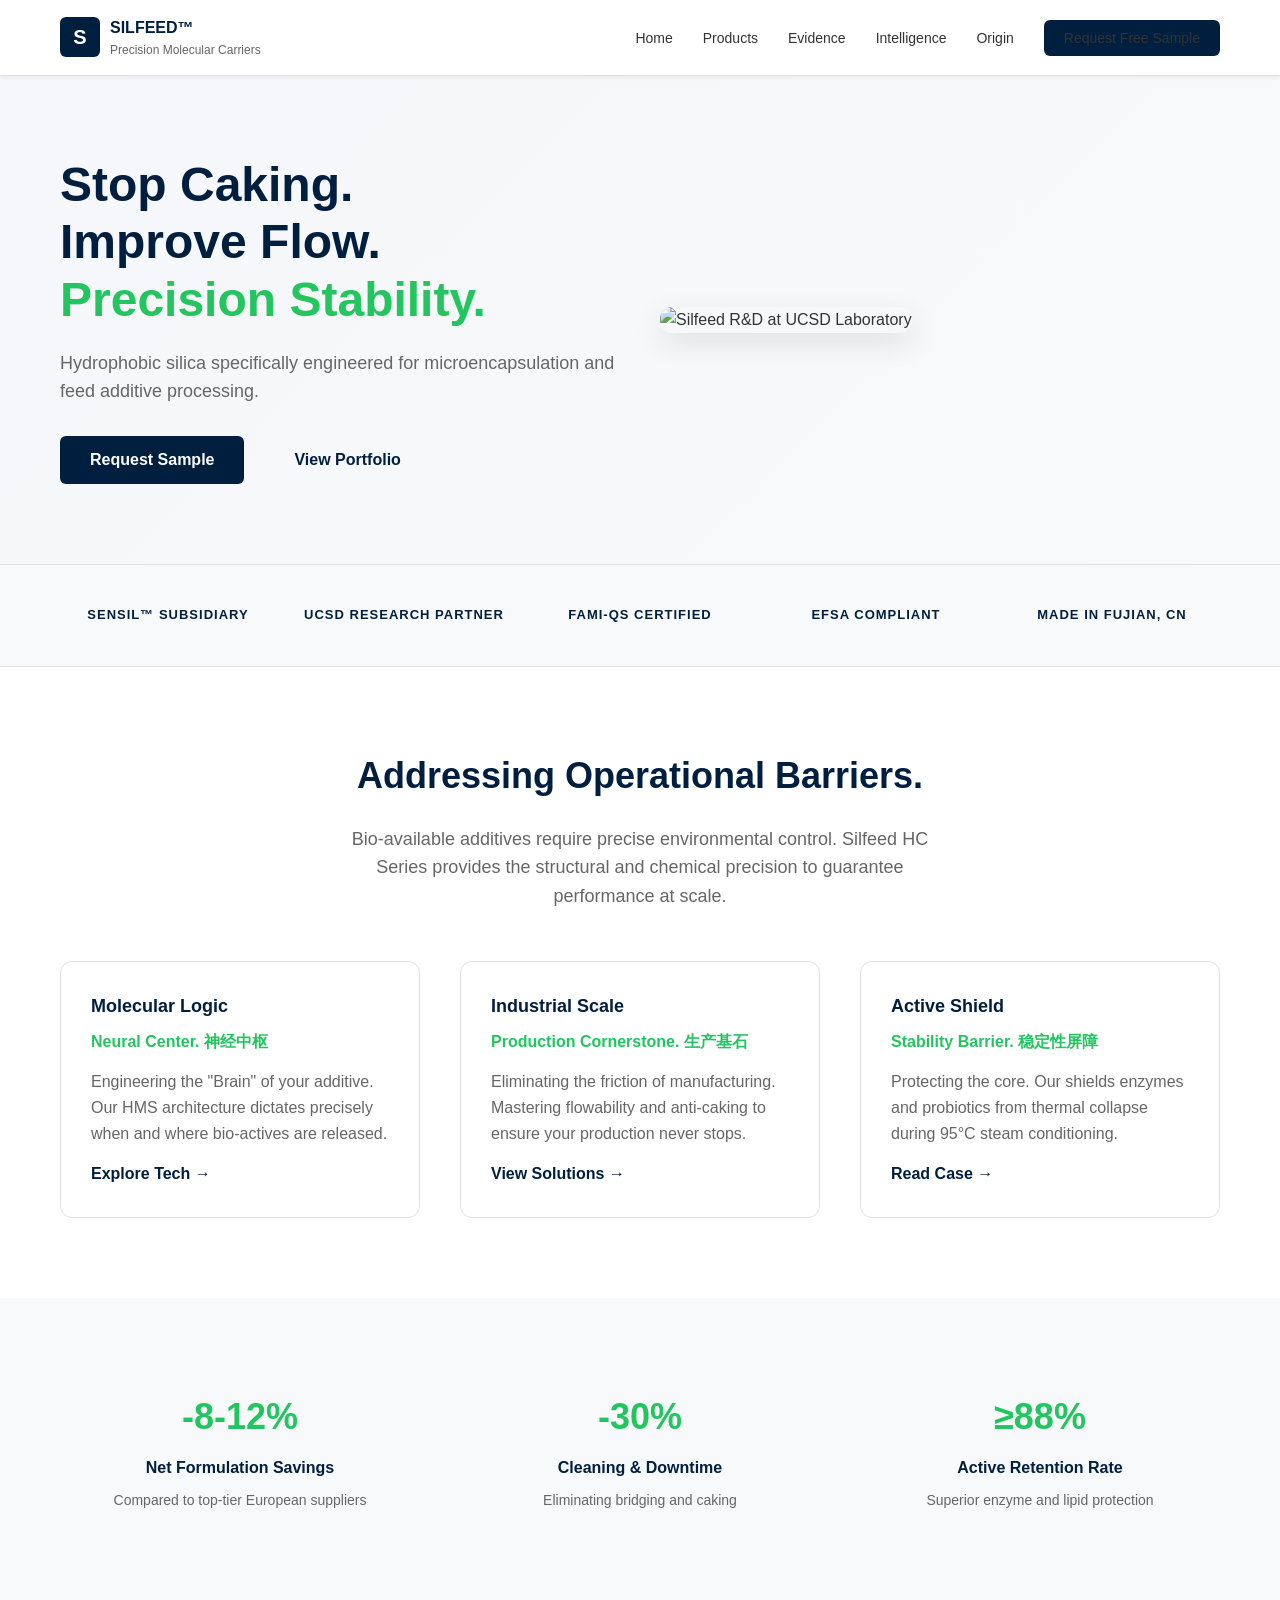
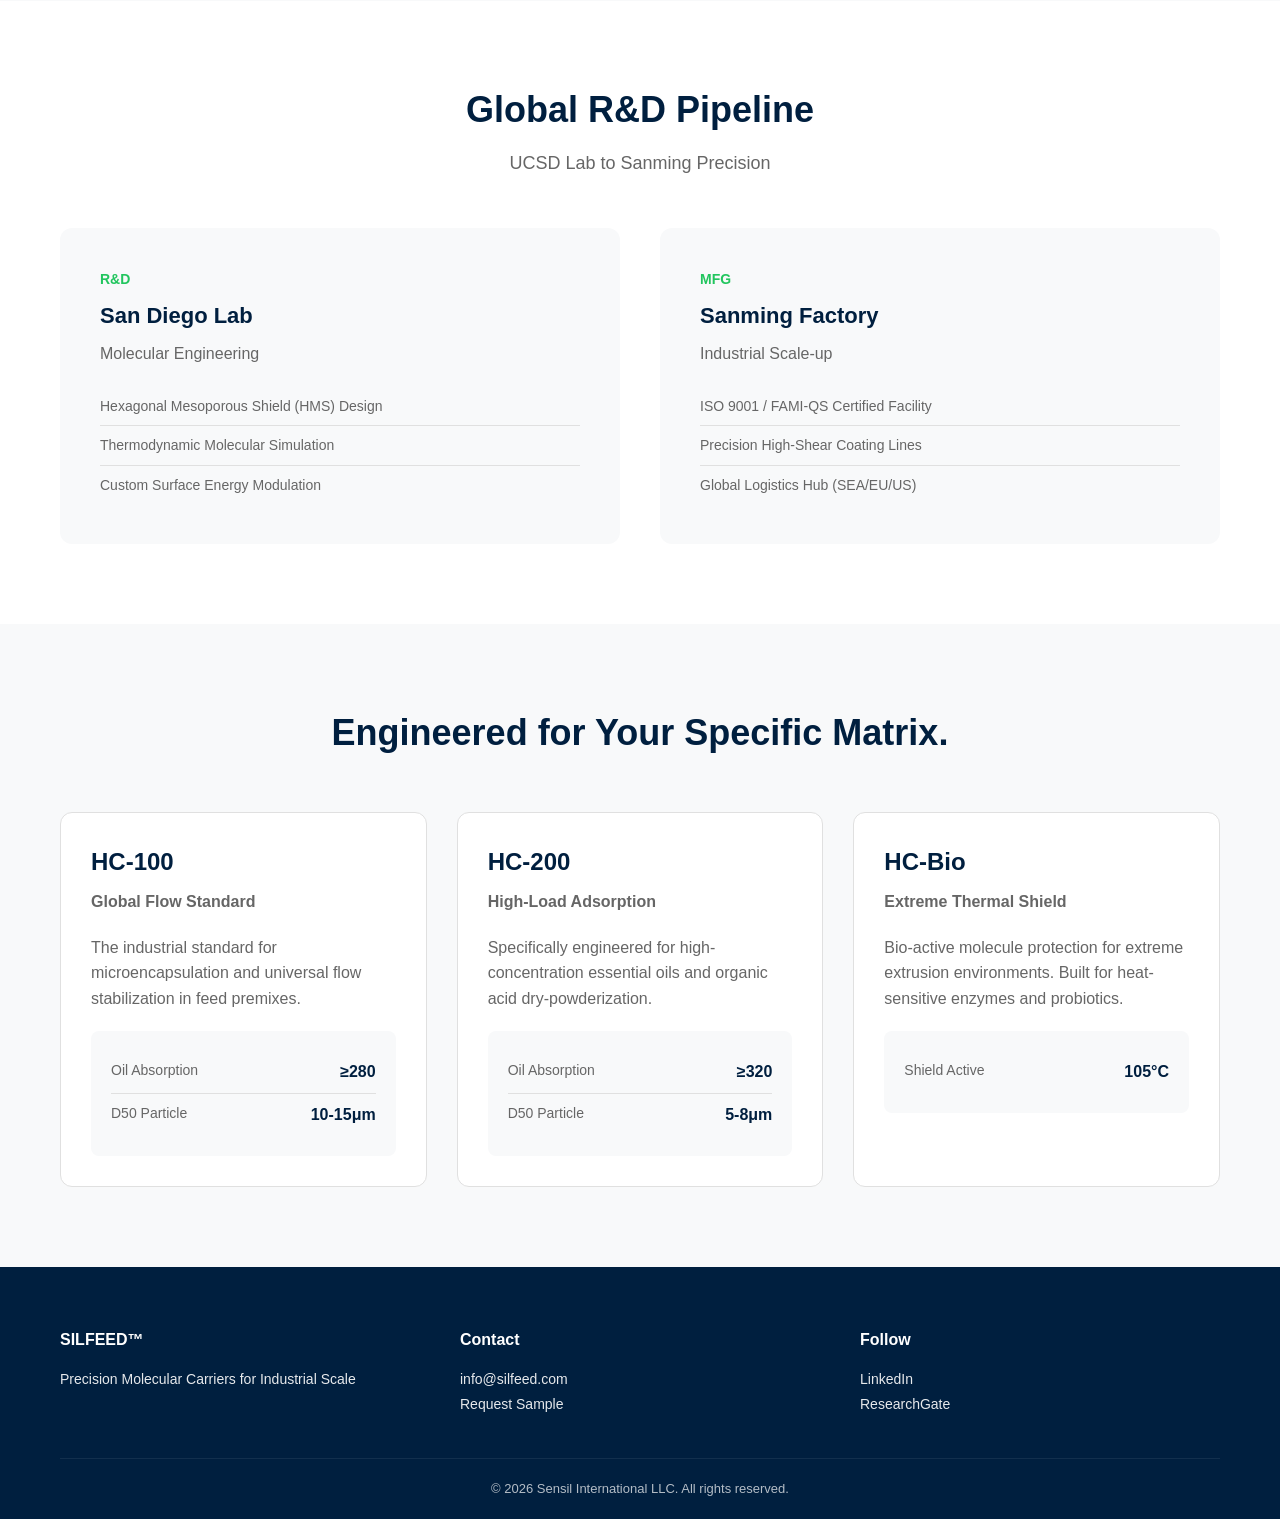
==== index.html @ a1d6d7b1 "Initial commit: Silfeed website (English only)" ====
<!DOCTYPE html>
<html lang="en">
<head>
    <meta charset="UTF-8">
    <meta name="viewport" content="width=device-width, initial-scale=1.0">
    <title>Silfeed | Precision Stability. Bio-Tech Standard.</title>
    <meta name="description" content="SILFEED™ - Precision Molecular Carriers for microencapsulation and feed additive processing. Hydrophobic silica engineered for industrial scale.">
    <link rel="stylesheet" href="css/main.css">
    <link rel="icon" type="image/svg+xml" href="img/favicon.svg">
</head>
<body>
    <!-- Navigation -->
    <nav class="navbar">
        <div class="container">
            <div class="nav-brand">
                <span class="logo-icon">S</span>
                <div>
                    <span class="brand-name">SILFEED™</span>
                    <span class="brand-subtitle">Precision Molecular Carriers</span>
                </div>
            </div>
            <ul class="nav-links">
                <li><a href="/">Home</a></li>
                <li><a href="/products/">Products</a></li>
                <li><a href="/case-studies/">Evidence</a></li>
                <li><a href="/blog/">Intelligence</a></li>
                <li><a href="/origin">Origin</a></li>
                <li><a href="#" class="btn-primary">Request Free Sample</a></li>
            </ul>
        </div>
    </nav>

    <!-- Hero Section -->
    <section id="hero" class="hero">
        <div class="container">
            <div class="hero-content">
                <h1>Stop Caking.<br>Improve Flow.<br><span class="highlight">Precision Stability.</span></h1>
                <p>Hydrophobic silica specifically engineered for microencapsulation and feed additive processing.</p>
                <div class="hero-buttons">
                    <button class="btn btn-primary">Request Sample</button>
                    <button class="btn btn-secondary">View Portfolio</button>
                </div>
            </div>
            <div class="hero-image">
                <img src="img/ucsd-lab.jpg" alt="Silfeed R&D at UCSD Laboratory">
            </div>
        </div>
    </section>

    <!-- Credentials -->
    <section class="credentials">
        <div class="container">
            <div class="cred-item">
                <span class="cred-label">SENSIL™ SUBSIDIARY</span>
            </div>
            <div class="cred-item">
                <span class="cred-label">UCSD RESEARCH PARTNER</span>
            </div>
            <div class="cred-item">
                <span class="cred-label">FAMI-QS CERTIFIED</span>
            </div>
            <div class="cred-item">
                <span class="cred-label">EFSA COMPLIANT</span>
            </div>
            <div class="cred-item">
                <span class="cred-label">MADE IN FUJIAN, CN</span>
            </div>
        </div>
    </section>

    <!-- Problem Solved -->
    <section id="pain-points" class="problem-solved">
        <div class="container">
            <h2>Addressing Operational Barriers.</h2>
            <p>Bio-available additives require precise environmental control. Silfeed HC Series provides the structural and chemical precision to guarantee performance at scale.</p>

            <div class="features-grid">
                <div class="feature-card">
                    <h3>Molecular Logic</h3>
                    <h4>Neural Center. 神经中枢</h4>
                    <p>Engineering the "Brain" of your additive. Our HMS architecture dictates precisely when and where bio-actives are released.</p>
                    <a href="#">Explore Tech →</a>
                </div>

                <div class="feature-card">
                    <h3>Industrial Scale</h3>
                    <h4>Production Cornerstone. 生产基石</h4>
                    <p>Eliminating the friction of manufacturing. Mastering flowability and anti-caking to ensure your production never stops.</p>
                    <a href="#">View Solutions →</a>
                </div>

                <div class="feature-card">
                    <h3>Active Shield</h3>
                    <h4>Stability Barrier. 稳定性屏障</h4>
                    <p>Protecting the core. Our shields enzymes and probiotics from thermal collapse during 95°C steam conditioning.</p>
                    <a href="#">Read Case →</a>
                </div>
            </div>
        </div>
    </section>

    <!-- Performance Metrics -->
    <section class="metrics">
        <div class="container">
            <div class="metric-item">
                <span class="metric-value">-8-12%</span>
                <span class="metric-label">Net Formulation Savings</span>
                <p>Compared to top-tier European suppliers</p>
            </div>
            <div class="metric-item">
                <span class="metric-value">-30%</span>
                <span class="metric-label">Cleaning & Downtime</span>
                <p>Eliminating bridging and caking</p>
            </div>
            <div class="metric-item">
                <span class="metric-value">≥88%</span>
                <span class="metric-label">Active Retention Rate</span>
                <p>Superior enzyme and lipid protection</p>
            </div>
        </div>
    </section>

    <!-- Pipeline -->
    <section id="pipeline" class="pipeline">
        <div class="container">
            <h2>Global R&D Pipeline</h2>
            <p>UCSD Lab to Sanming Precision</p>

            <div class="pipeline-grid">
                <div class="pipeline-item">
                    <h3>R&D</h3>
                    <h4>San Diego Lab</h4>
                    <p>Molecular Engineering</p>
                    <ul>
                        <li>Hexagonal Mesoporous Shield (HMS) Design</li>
                        <li>Thermodynamic Molecular Simulation</li>
                        <li>Custom Surface Energy Modulation</li>
                    </ul>
                </div>

                <div class="pipeline-item">
                    <h3>MFG</h3>
                    <h4>Sanming Factory</h4>
                    <p>Industrial Scale-up</p>
                    <ul>
                        <li>ISO 9001 / FAMI-QS Certified Facility</li>
                        <li>Precision High-Shear Coating Lines</li>
                        <li>Global Logistics Hub (SEA/EU/US)</li>
                    </ul>
                </div>
            </div>
        </div>
    </section>

    <!-- Product Portfolio -->
    <section id="portfolio" class="portfolio">
        <div class="container">
            <h2>Engineered for Your Specific Matrix.</h2>

            <div class="products-grid">
                <div class="product-card">
                    <h3>HC-100</h3>
                    <p class="product-subtitle">Global Flow Standard</p>
                    <p>The industrial standard for microencapsulation and universal flow stabilization in feed premixes.</p>
                    <div class="product-specs">
                        <div class="spec">
                            <span class="spec-label">Oil Absorption</span>
                            <span class="spec-value">≥280</span>
                        </div>
                        <div class="spec">
                            <span class="spec-label">D50 Particle</span>
                            <span class="spec-value">10-15μm</span>
                        </div>
                    </div>
                </div>

                <div class="product-card">
                    <h3>HC-200</h3>
                    <p class="product-subtitle">High-Load Adsorption</p>
                    <p>Specifically engineered for high-concentration essential oils and organic acid dry-powderization.</p>
                    <div class="product-specs">
                        <div class="spec">
                            <span class="spec-label">Oil Absorption</span>
                            <span class="spec-value">≥320</span>
                        </div>
                        <div class="spec">
                            <span class="spec-label">D50 Particle</span>
                            <span class="spec-value">5-8μm</span>
                        </div>
                    </div>
                </div>

                <div class="product-card">
                    <h3>HC-Bio</h3>
                    <p class="product-subtitle">Extreme Thermal Shield</p>
                    <p>Bio-active molecule protection for extreme extrusion environments. Built for heat-sensitive enzymes and probiotics.</p>
                    <div class="product-specs">
                        <div class="spec">
                            <span class="spec-label">Shield Active</span>
                            <span class="spec-value">105°C</span>
                        </div>
                    </div>
                </div>
            </div>
        </div>
    </section>

    <!-- Footer -->
    <footer class="footer">
        <div class="container">
            <div class="footer-content">
                <div class="footer-section">
                    <h4>SILFEED™</h4>
                    <p>Precision Molecular Carriers for Industrial Scale</p>
                </div>
                <div class="footer-section">
                    <h4>Contact</h4>
                    <ul>
                        <li><a href="mailto:info@silfeed.com">info@silfeed.com</a></li>
                        <li><a href="#">Request Sample</a></li>
                    </ul>
                </div>
                <div class="footer-section">
                    <h4>Follow</h4>
                    <ul>
                        <li><a href="#">LinkedIn</a></li>
                        <li><a href="#">ResearchGate</a></li>
                    </ul>
                </div>
            </div>
            <div class="footer-bottom">
                <p>&copy; 2026 Sensil International LLC. All rights reserved.</p>
            </div>
        </div>
    </footer>

    <script src="js/main.js"></script>
</body>
</html>
---- css/main.css ----
:root {
    --primary-color: #001f3f;
    --accent-color: #22c55e;
    --text-color: #333;
    --light-bg: #f8f9fa;
    --border-color: #e0e0e0;
}

* {
    margin: 0;
    padding: 0;
    box-sizing: border-box;
}

body {
    font-family: -apple-system, BlinkMacSystemFont, 'Segoe UI', Roboto, 'Helvetica Neue', Arial, sans-serif;
    line-height: 1.6;
    color: var(--text-color);
}

.container {
    max-width: 1200px;
    margin: 0 auto;
    padding: 0 20px;
}

/* Navigation */
.navbar {
    background: white;
    border-bottom: 1px solid var(--border-color);
    position: sticky;
    top: 0;
    z-index: 100;
    box-shadow: 0 2px 4px rgba(0, 0, 0, 0.05);
}

.navbar .container {
    display: flex;
    justify-content: space-between;
    align-items: center;
    padding: 15px 20px;
}

.nav-brand {
    display: flex;
    align-items: center;
    gap: 10px;
    text-decoration: none;
    color: var(--primary-color);
}

.logo-icon {
    width: 40px;
    height: 40px;
    background: var(--primary-color);
    color: white;
    border-radius: 6px;
    display: flex;
    align-items: center;
    justify-content: center;
    font-weight: bold;
    font-size: 20px;
}

.brand-name {
    display: block;
    font-weight: 600;
    font-size: 16px;
}

.brand-subtitle {
    display: block;
    font-size: 12px;
    color: #666;
}

.nav-links {
    display: flex;
    list-style: none;
    gap: 30px;
    align-items: center;
}

.nav-links a {
    text-decoration: none;
    color: var(--text-color);
    font-size: 14px;
    transition: color 0.3s;
}

.nav-links a:hover {
    color: var(--primary-color);
}

.btn-primary {
    background: var(--primary-color);
    color: white;
    border: none;
    padding: 10px 20px;
    border-radius: 6px;
    cursor: pointer;
    font-size: 14px;
    transition: background 0.3s;
}

.btn-primary:hover {
    background: #00152a;
}

.btn-secondary {
    background: transparent;
    color: var(--primary-color);
    border: 2px solid var(--primary-color);
    padding: 10px 20px;
    border-radius: 6px;
    cursor: pointer;
    font-size: 14px;
    transition: all 0.3s;
}

.btn-secondary:hover {
    background: var(--primary-color);
    color: white;
}

/* Hero Section */
.hero {
    padding: 80px 20px;
    background: linear-gradient(135deg, #f5f7fa 0%, #f8f9fa 100%);
}

.hero .container {
    display: grid;
    grid-template-columns: 1fr 1fr;
    gap: 40px;
    align-items: center;
}

.hero h1 {
    font-size: 48px;
    line-height: 1.2;
    margin-bottom: 20px;
    color: var(--primary-color);
}

.hero .highlight {
    color: var(--accent-color);
}

.hero p {
    font-size: 18px;
    color: #666;
    margin-bottom: 30px;
    line-height: 1.6;
}

.hero-buttons {
    display: flex;
    gap: 20px;
}

.hero-buttons .btn {
    padding: 15px 30px;
    border-radius: 6px;
    border: none;
    cursor: pointer;
    font-size: 16px;
    transition: all 0.3s;
    font-weight: 600;
}

.hero-image img {
    width: 100%;
    border-radius: 12px;
    box-shadow: 0 10px 30px rgba(0, 0, 0, 0.1);
}

/* Credentials */
.credentials {
    padding: 40px 20px;
    background: var(--light-bg);
    border-top: 1px solid var(--border-color);
    border-bottom: 1px solid var(--border-color);
}

.credentials .container {
    display: grid;
    grid-template-columns: repeat(auto-fit, minmax(150px, 1fr));
    gap: 20px;
    text-align: center;
}

.cred-label {
    display: block;
    font-size: 13px;
    font-weight: 600;
    color: var(--primary-color);
    text-transform: uppercase;
    letter-spacing: 1px;
}

/* Problem Solved Section */
.problem-solved {
    padding: 80px 20px;
}

.problem-solved h2 {
    font-size: 36px;
    margin-bottom: 20px;
    color: var(--primary-color);
    text-align: center;
}

.problem-solved > .container > p {
    font-size: 18px;
    text-align: center;
    color: #666;
    margin-bottom: 50px;
    max-width: 600px;
    margin-left: auto;
    margin-right: auto;
}

.features-grid {
    display: grid;
    grid-template-columns: repeat(auto-fit, minmax(300px, 1fr));
    gap: 40px;
}

.feature-card {
    padding: 30px;
    border: 1px solid var(--border-color);
    border-radius: 12px;
    transition: all 0.3s;
}

.feature-card:hover {
    box-shadow: 0 10px 30px rgba(0, 0, 0, 0.1);
    transform: translateY(-5px);
}

.feature-card h3 {
    font-size: 18px;
    color: var(--primary-color);
    margin-bottom: 8px;
}

.feature-card h4 {
    font-size: 16px;
    color: var(--accent-color);
    margin-bottom: 15px;
}

.feature-card p {
    color: #666;
    line-height: 1.6;
    margin-bottom: 15px;
}

.feature-card a {
    color: var(--primary-color);
    text-decoration: none;
    font-weight: 600;
    transition: color 0.3s;
}

.feature-card a:hover {
    color: var(--accent-color);
}

/* Metrics */
.metrics {
    padding: 60px 20px;
    background: var(--light-bg);
}

.metrics .container {
    display: grid;
    grid-template-columns: repeat(auto-fit, minmax(250px, 1fr));
    gap: 40px;
    text-align: center;
}

.metric-item {
    padding: 30px;
}

.metric-value {
    display: block;
    font-size: 36px;
    font-weight: 700;
    color: var(--accent-color);
    margin-bottom: 10px;
}

.metric-label {
    display: block;
    font-size: 16px;
    font-weight: 600;
    color: var(--primary-color);
    margin-bottom: 8px;
}

.metric-item p {
    color: #666;
    font-size: 14px;
}

/* Pipeline */
.pipeline {
    padding: 80px 20px;
}

.pipeline h2 {
    font-size: 36px;
    text-align: center;
    margin-bottom: 10px;
    color: var(--primary-color);
}

.pipeline > .container > p {
    text-align: center;
    color: #666;
    margin-bottom: 50px;
    font-size: 18px;
}

.pipeline-grid {
    display: grid;
    grid-template-columns: repeat(auto-fit, minmax(300px, 1fr));
    gap: 40px;
}

.pipeline-item {
    padding: 40px;
    background: var(--light-bg);
    border-radius: 12px;
}

.pipeline-item h3 {
    font-size: 14px;
    text-transform: uppercase;
    color: var(--accent-color);
    margin-bottom: 8px;
}

.pipeline-item h4 {
    font-size: 22px;
    color: var(--primary-color);
    margin-bottom: 8px;
}

.pipeline-item > p {
    color: #666;
    margin-bottom: 20px;
}

.pipeline-item ul {
    list-style: none;
}

.pipeline-item ul li {
    padding: 8px 0;
    color: #666;
    font-size: 14px;
    border-bottom: 1px solid var(--border-color);
}

.pipeline-item ul li:last-child {
    border-bottom: none;
}

/* Portfolio */
.portfolio {
    padding: 80px 20px;
    background: var(--light-bg);
}

.portfolio h2 {
    font-size: 36px;
    text-align: center;
    margin-bottom: 50px;
    color: var(--primary-color);
}

.products-grid {
    display: grid;
    grid-template-columns: repeat(auto-fit, minmax(300px, 1fr));
    gap: 30px;
}

.product-card {
    background: white;
    padding: 30px;
    border-radius: 12px;
    border: 1px solid var(--border-color);
    transition: all 0.3s;
}

.product-card:hover {
    box-shadow: 0 10px 30px rgba(0, 0, 0, 0.1);
    transform: translateY(-5px);
}

.product-card h3 {
    font-size: 24px;
    color: var(--primary-color);
    margin-bottom: 8px;
}

.product-subtitle {
    color: var(--accent-color);
    font-weight: 600;
    margin-bottom: 15px;
}

.product-card p {
    color: #666;
    line-height: 1.6;
    margin-bottom: 20px;
}

.product-specs {
    background: var(--light-bg);
    padding: 20px;
    border-radius: 8px;
}

.spec {
    display: flex;
    justify-content: space-between;
    padding: 8px 0;
    border-bottom: 1px solid var(--border-color);
}

.spec:last-child {
    border-bottom: none;
}

.spec-label {
    color: #666;
    font-size: 14px;
}

.spec-value {
    font-weight: 600;
    color: var(--primary-color);
}

/* Footer */
.footer {
    background: var(--primary-color);
    color: white;
    padding: 60px 20px 20px;
}

.footer-content {
    display: grid;
    grid-template-columns: repeat(auto-fit, minmax(200px, 1fr));
    gap: 40px;
    margin-bottom: 40px;
}

.footer-section h4 {
    margin-bottom: 15px;
    font-size: 16px;
}

.footer-section p,
.footer-section ul {
    font-size: 14px;
    line-height: 1.8;
    opacity: 0.9;
}

.footer-section ul {
    list-style: none;
}

.footer-section a {
    color: white;
    text-decoration: none;
    transition: opacity 0.3s;
}

.footer-section a:hover {
    opacity: 0.7;
}

.footer-bottom {
    text-align: center;
    padding-top: 20px;
    border-top: 1px solid rgba(255, 255, 255, 0.1);
    font-size: 13px;
    opacity: 0.7;
}

/* Responsive */
@media (max-width: 768px) {
    .hero .container {
        grid-template-columns: 1fr;
    }

    .hero h1 {
        font-size: 32px;
    }

    .hero-buttons {
        flex-direction: column;
    }

    .hero-buttons .btn {
        width: 100%;
    }

    .nav-links {
        gap: 15px;
        flex-wrap: wrap;
    }

    .features-grid,
    .products-grid,
    .pipeline-grid {
        grid-template-columns: 1fr;
    }
}
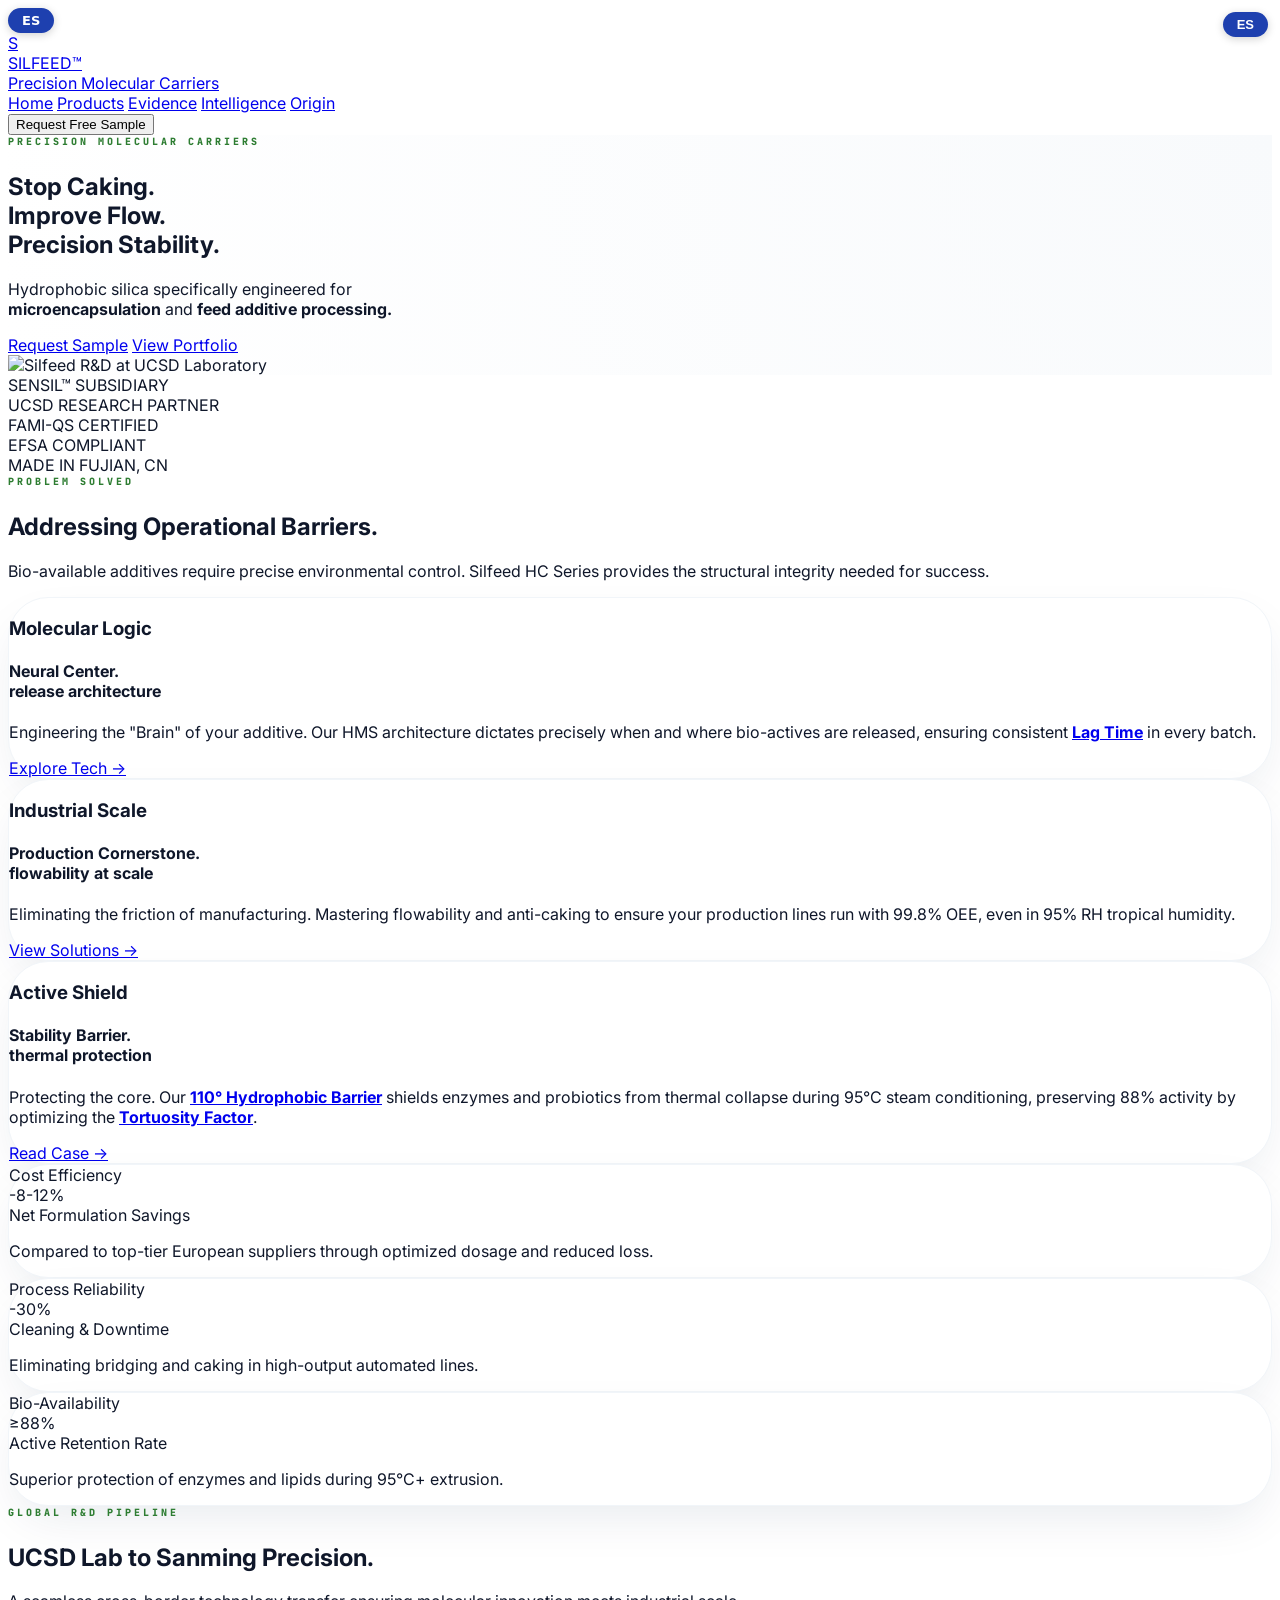
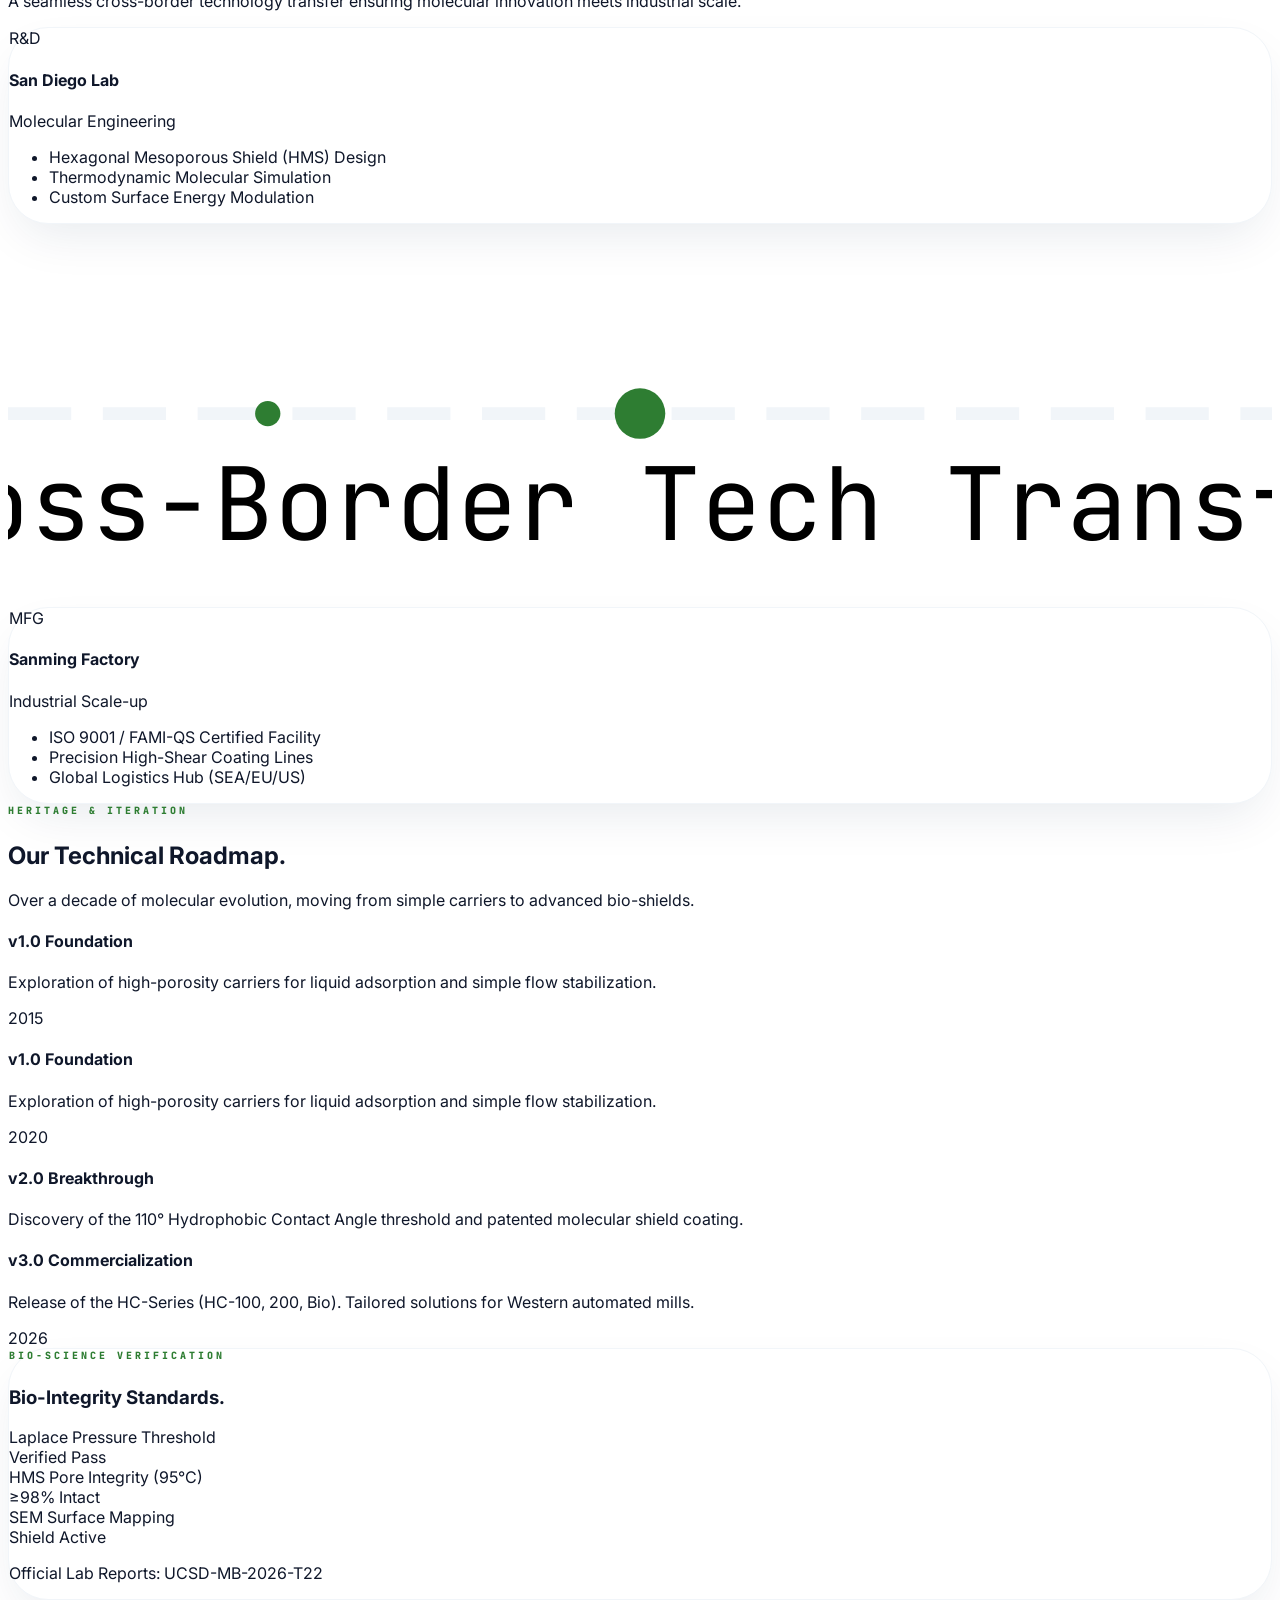
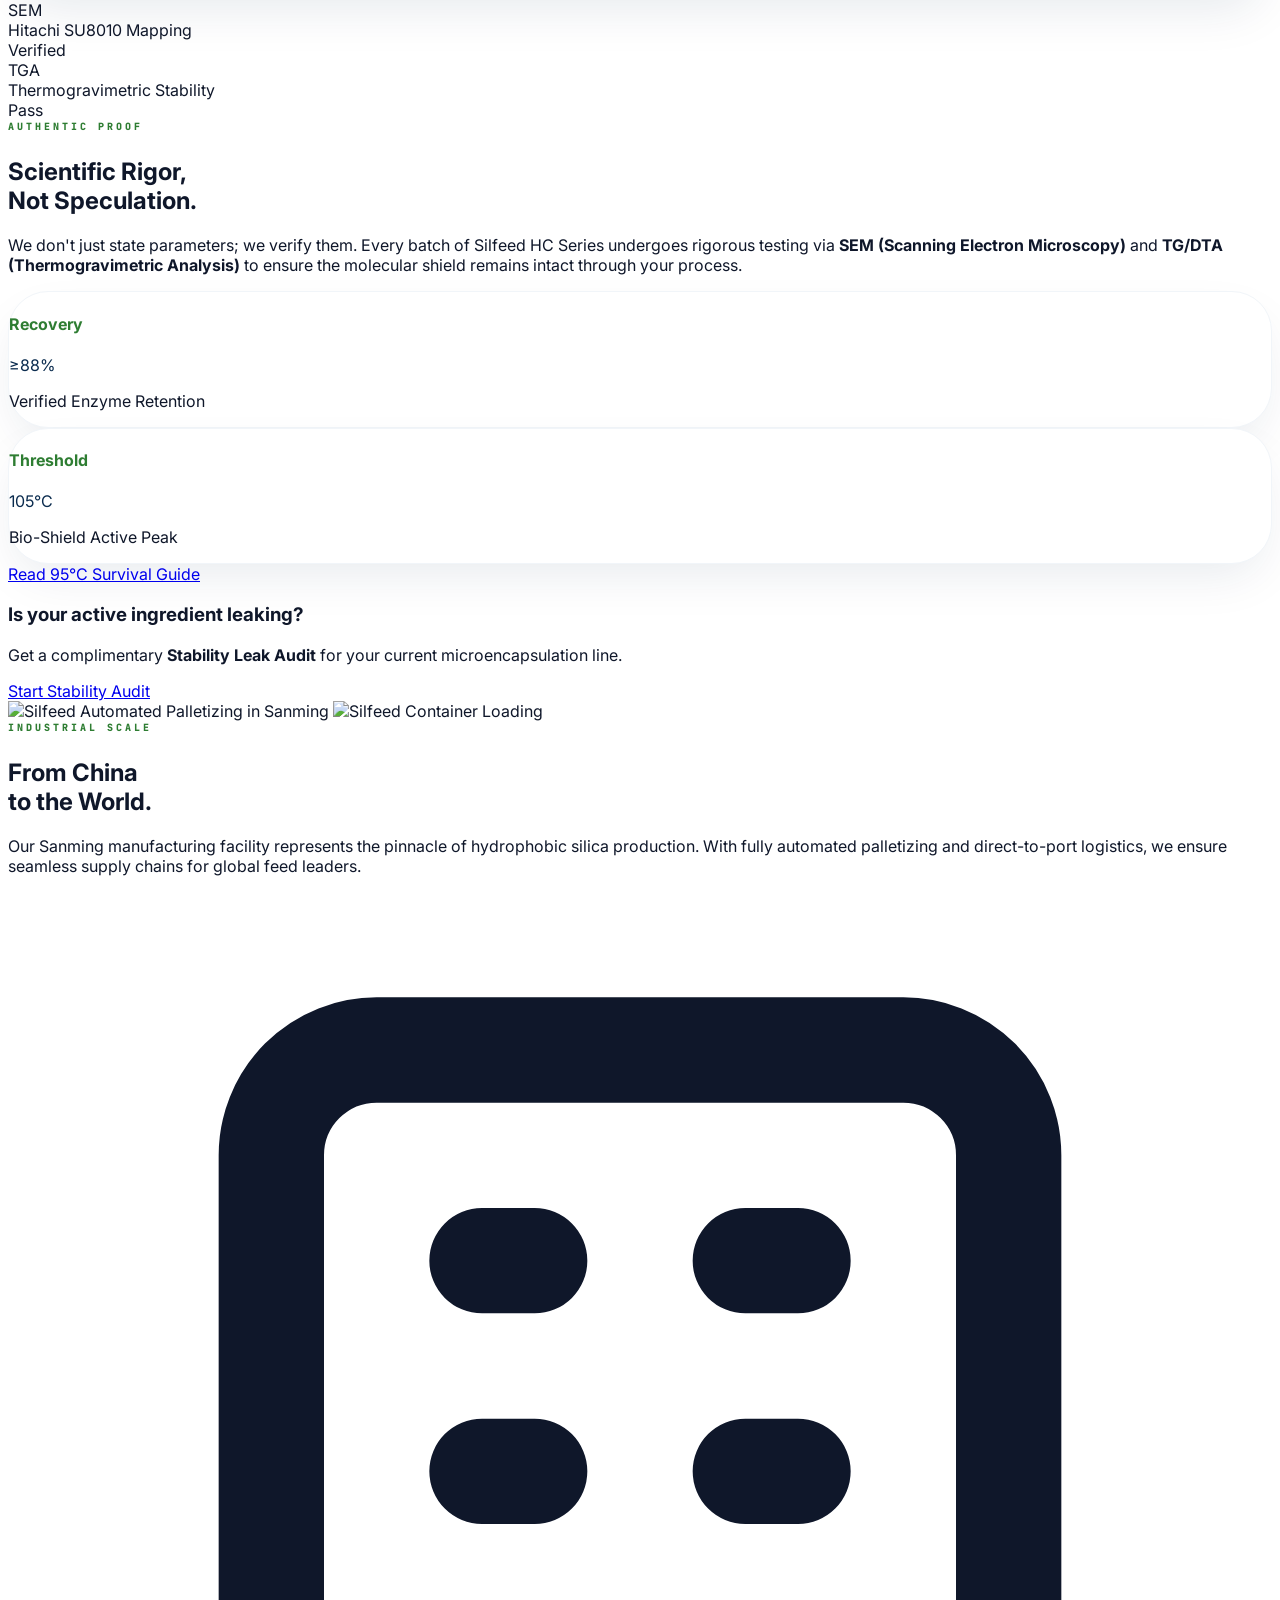
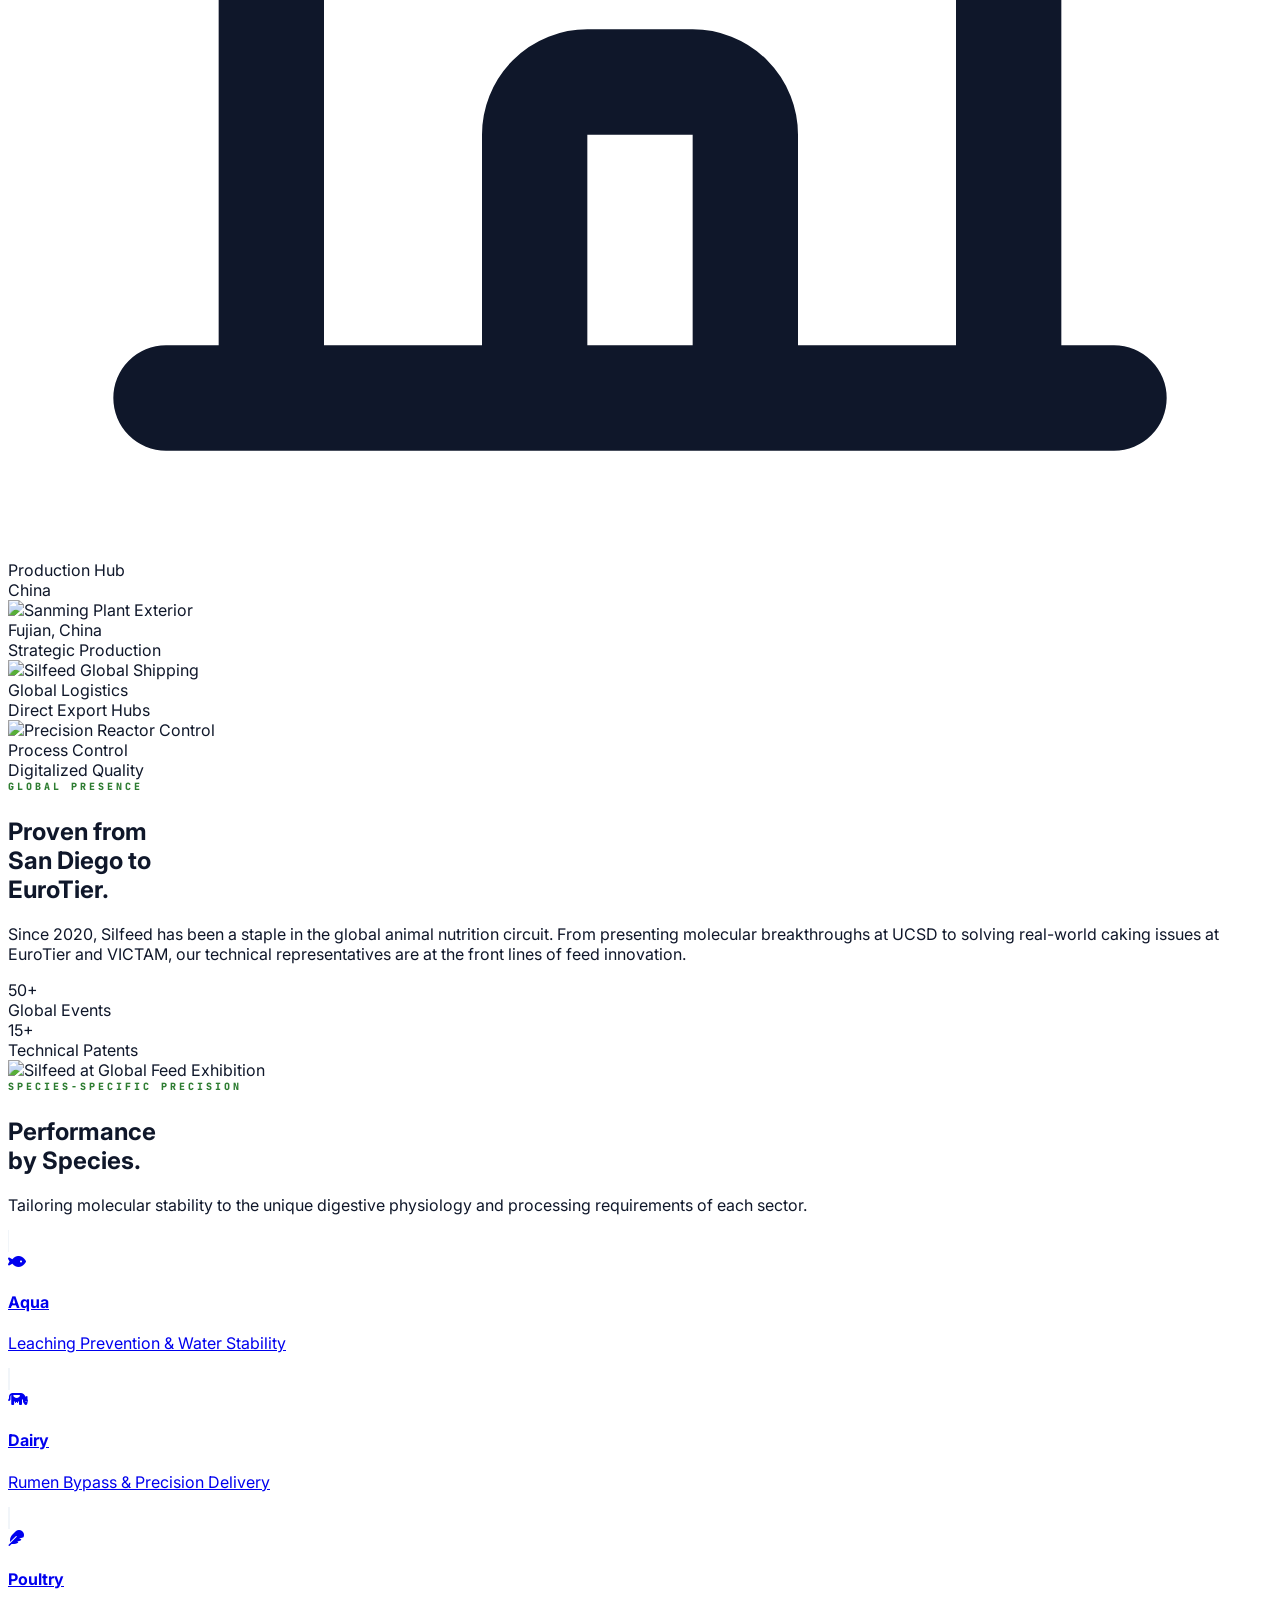
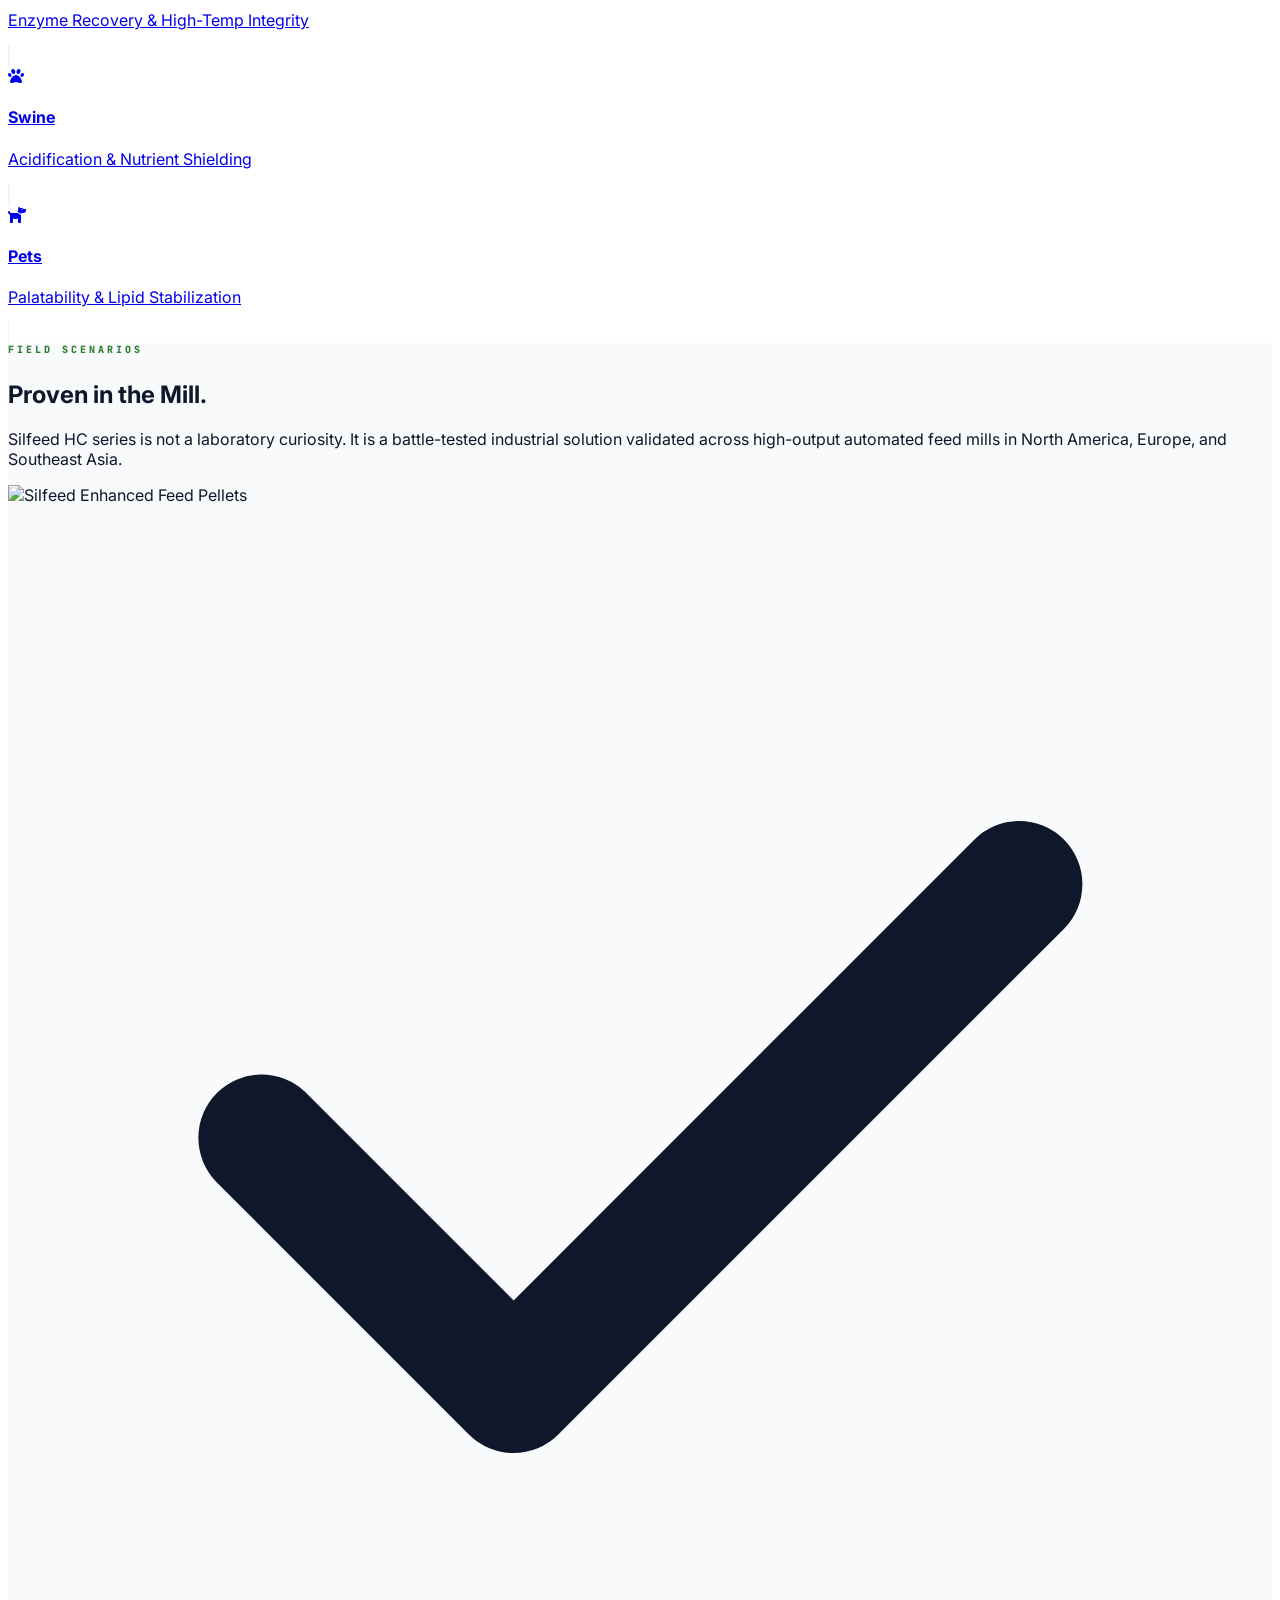
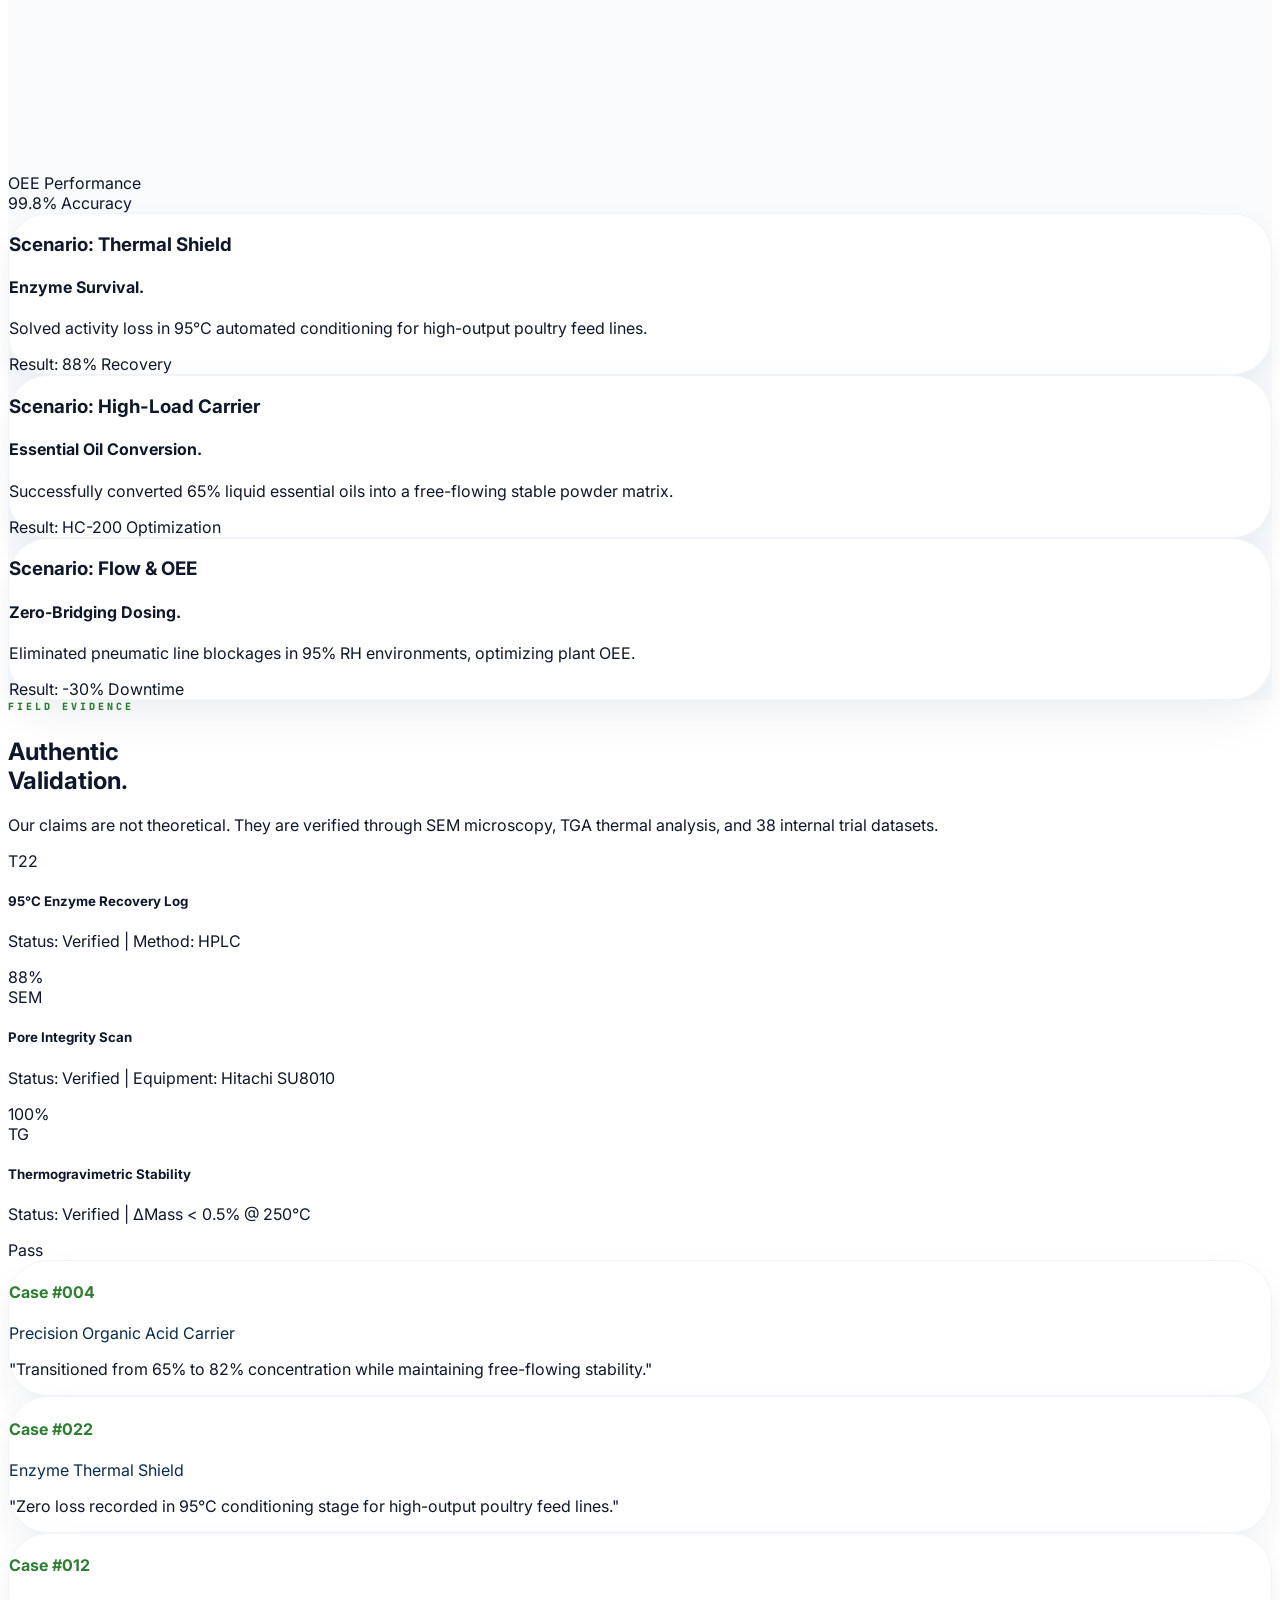
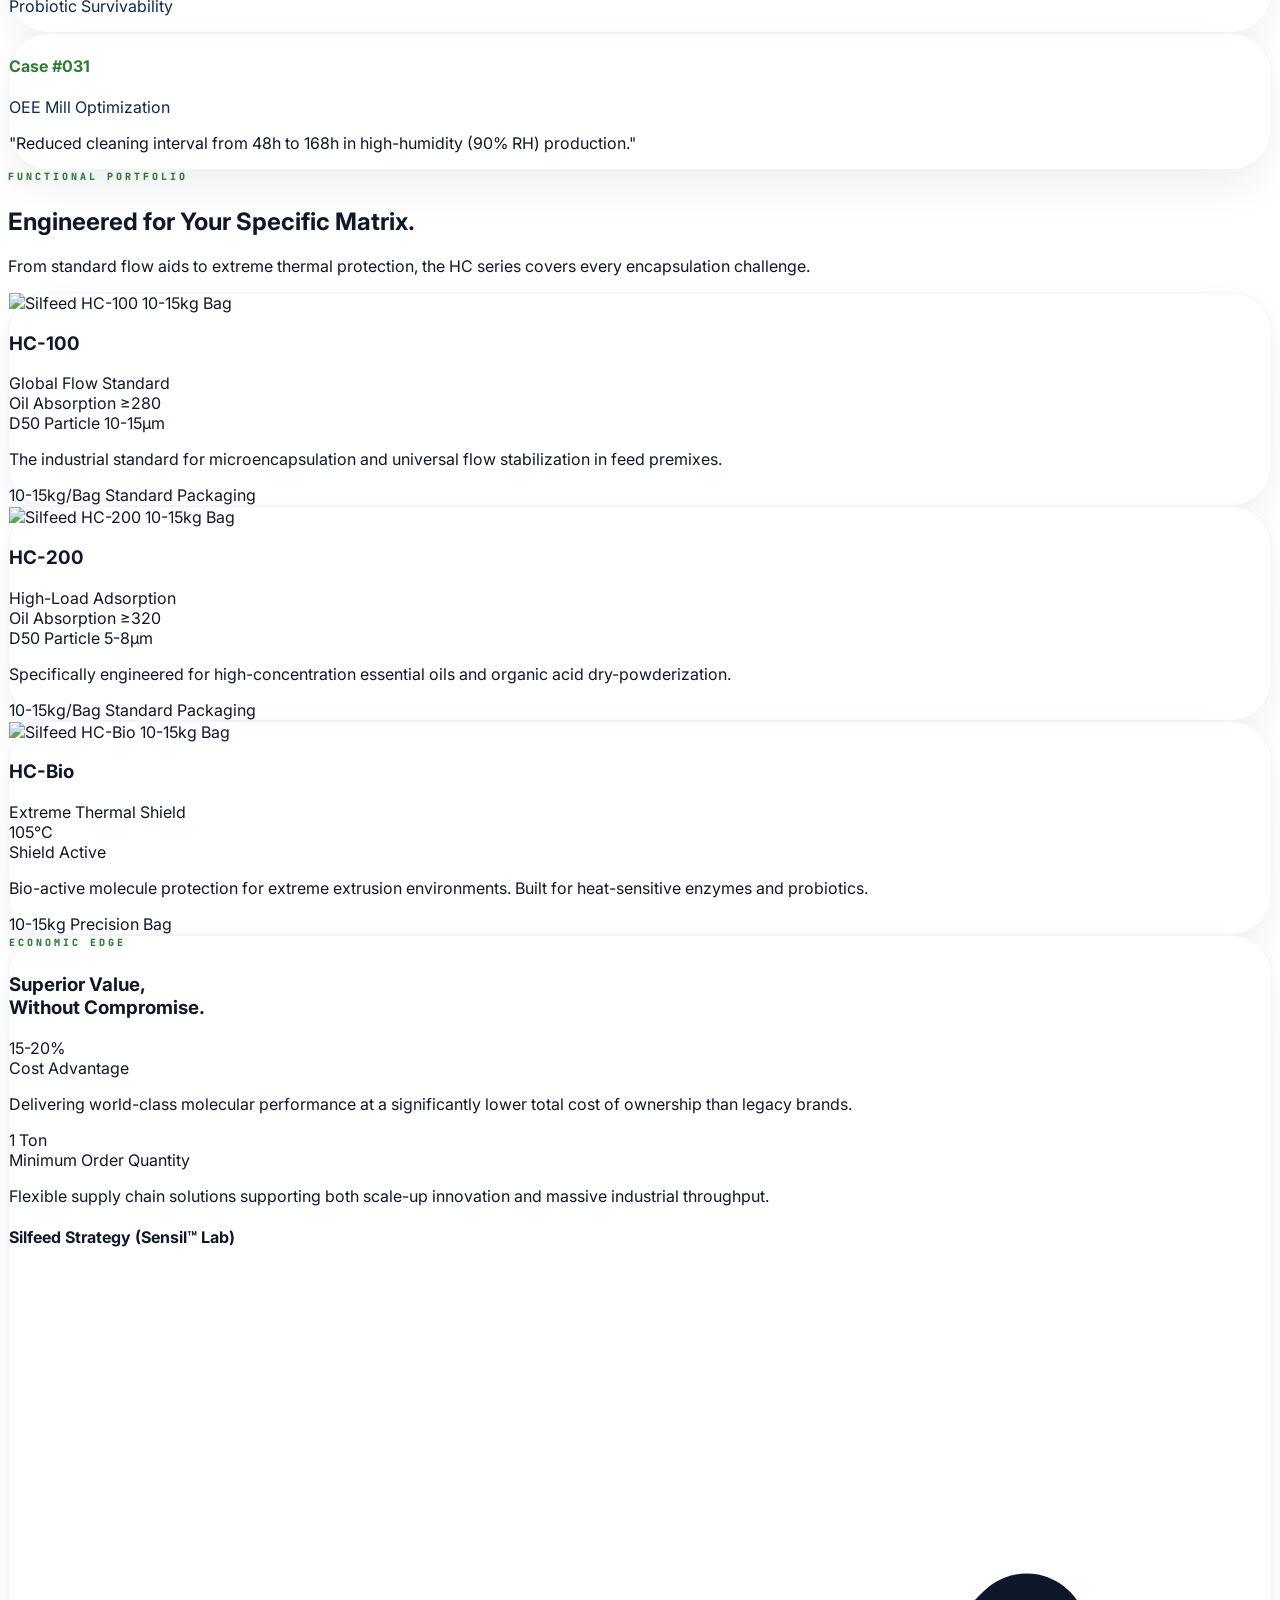
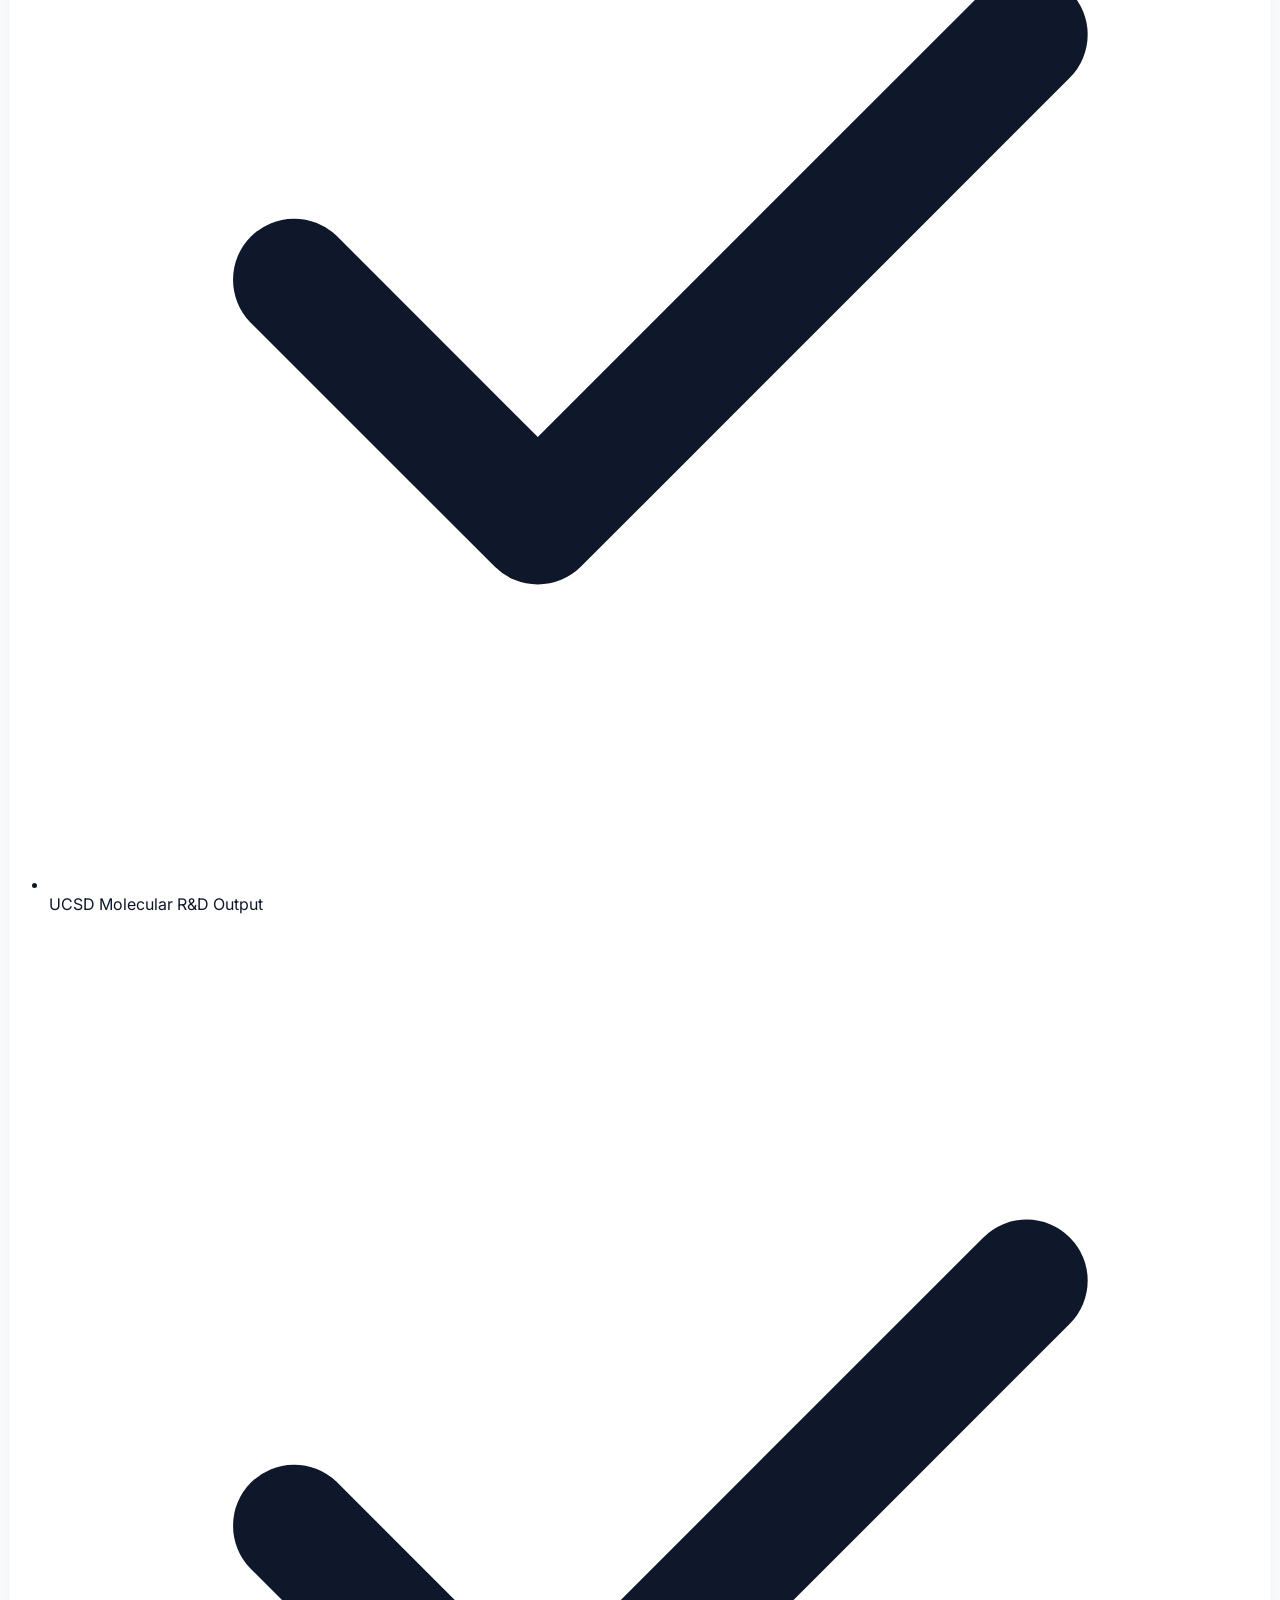
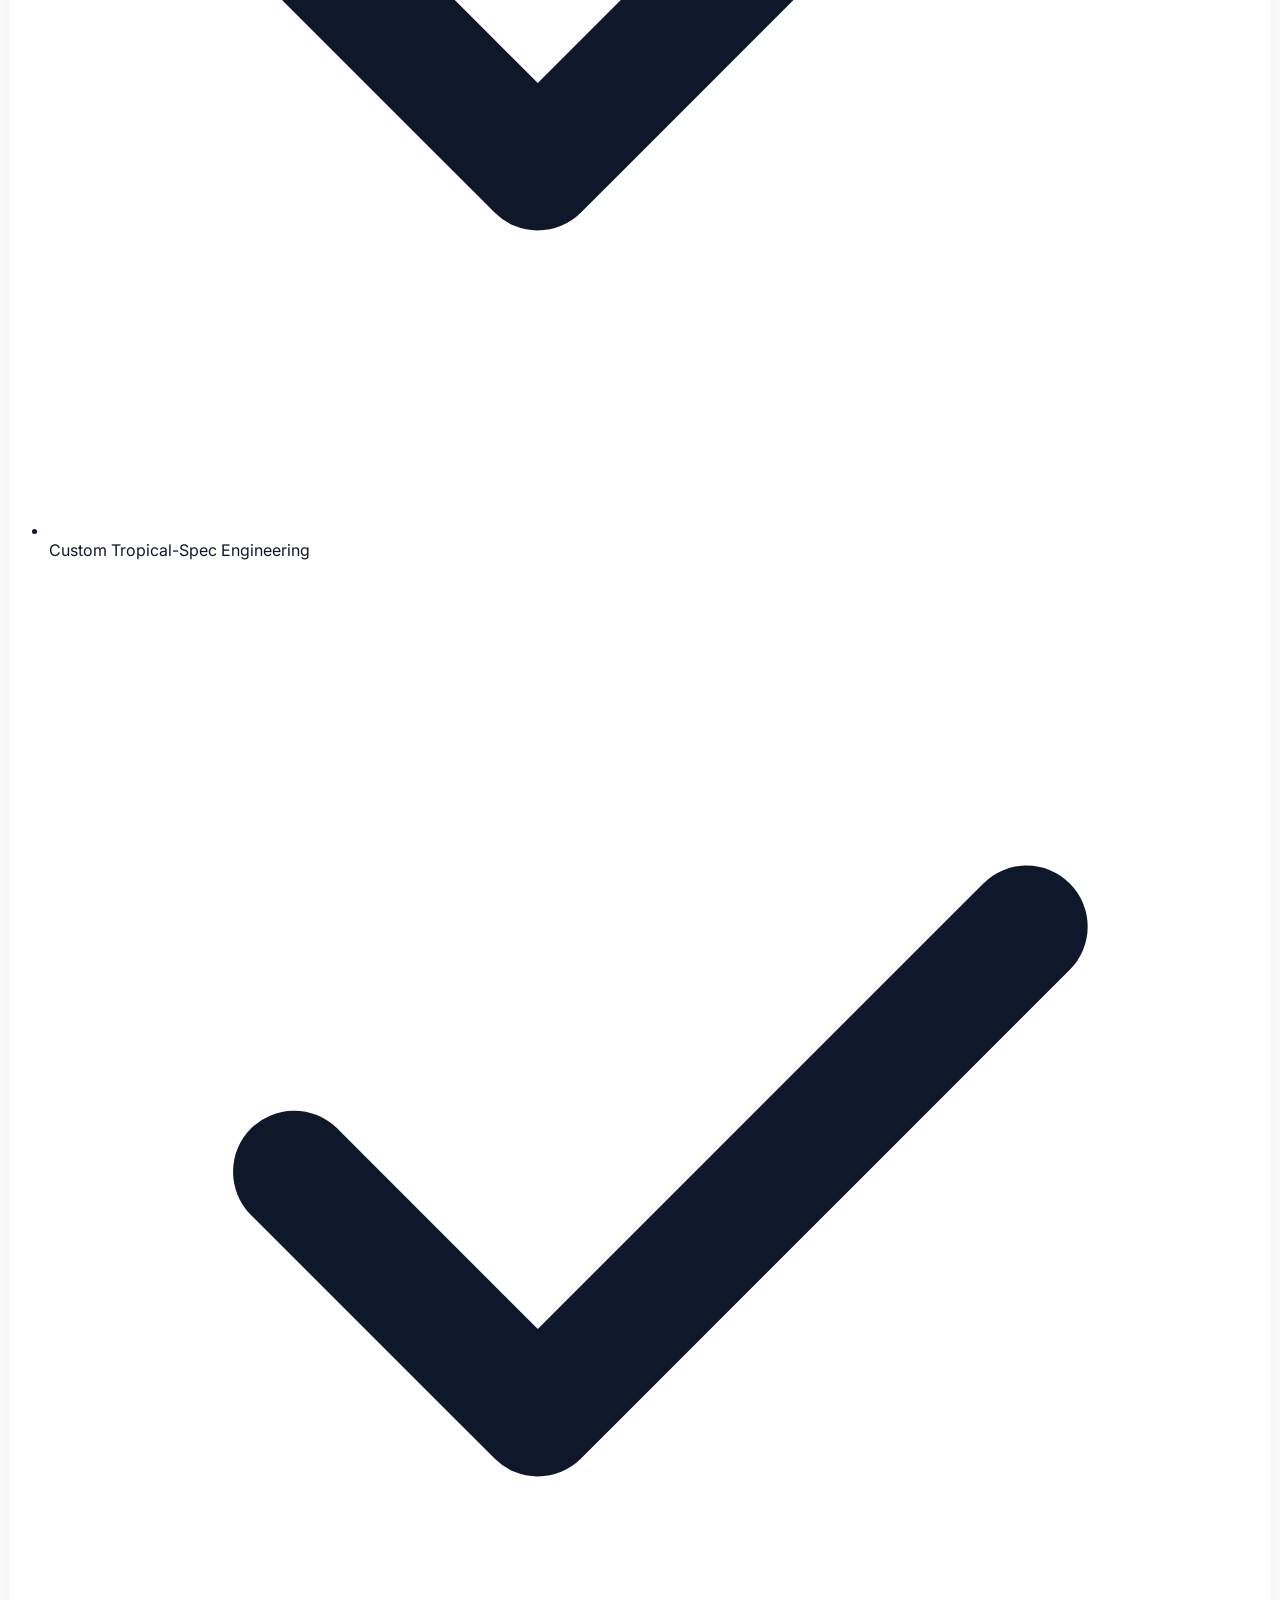
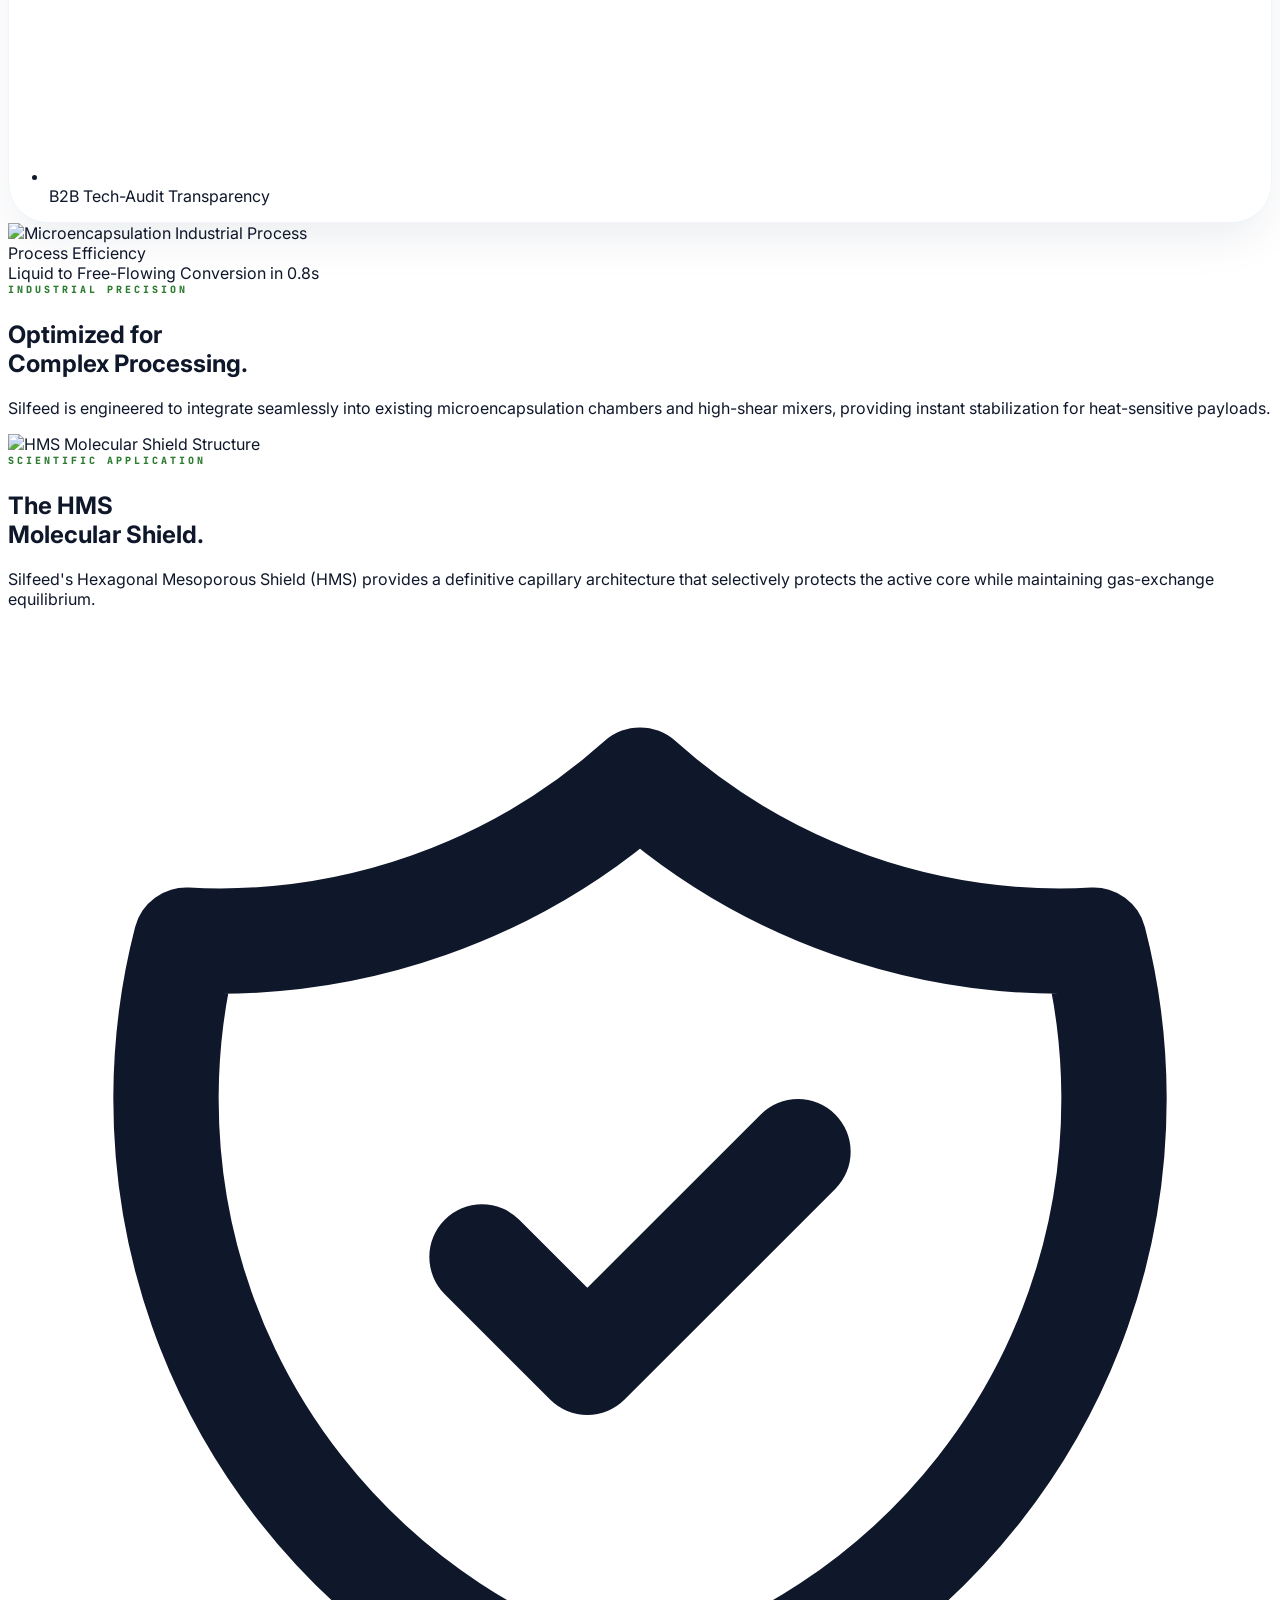
==== commit f4e802ec: "Create index.html" ====
--- a/index.html
+++ b/index.html
@@ -1,239 +1,1828 @@
 <!DOCTYPE html>
+
 <html lang="en">
 <head>
-    <meta charset="UTF-8">
-    <meta name="viewport" content="width=device-width, initial-scale=1.0">
-    <title>Silfeed | Precision Stability. Bio-Tech Standard.</title>
-    <meta name="description" content="SILFEED™ - Precision Molecular Carriers for microencapsulation and feed additive processing. Hydrophobic silica engineered for industrial scale.">
-    <link rel="stylesheet" href="css/main.css">
-    <link rel="icon" type="image/svg+xml" href="img/favicon.svg">
-</head>
-<body>
-    <!-- Navigation -->
-    <nav class="navbar">
-        <div class="container">
-            <div class="nav-brand">
-                <span class="logo-icon">S</span>
-                <div>
-                    <span class="brand-name">SILFEED™</span>
-                    <span class="brand-subtitle">Precision Molecular Carriers</span>
-                </div>
-            </div>
-            <ul class="nav-links">
-                <li><a href="/">Home</a></li>
-                <li><a href="/products/">Products</a></li>
-                <li><a href="/case-studies/">Evidence</a></li>
-                <li><a href="/blog/">Intelligence</a></li>
-                <li><a href="/origin">Origin</a></li>
-                <li><a href="#" class="btn-primary">Request Free Sample</a></li>
-            </ul>
-        </div>
-    </nav>
+<meta charset="utf-8"/>
+<meta content="width=device-width, initial-scale=1.0" name="viewport"/>
+<title>Silfeed | Precision Stability. Bio-Tech Standard.</title>
+<meta content="Silfeed provides functional hydrophobic silica specifically engineered for microencapsulation and feed additive processing. Stop Caking. Improve Flow. Master Encapsulation." name="description"/>
+<script src="https://cdn.tailwindcss.com"></script>
+<link href="https://fonts.googleapis.com/css2?family=Inter:wght@300;400;500;600;700;800&amp;family=JetBrains+Mono:wght@700&amp;display=swap" rel="stylesheet"/>
+<link href="https://cdnjs.cloudflare.com/ajax/libs/font-awesome/6.4.0/css/all.min.css" rel="stylesheet"/>
+<style>
+        :root { --navy: #0A2B4E; --green: #2E7D32; --gray: #F8FAFC; }
+        body { font-family: 'Inter', sans-serif; color: #0F172A; background-color: #ffffff; -webkit-font-smoothing: antialiased; scroll-behavior: smooth; }
+        .mono { font-family: 'JetBrains Mono', monospace; }
+        .section-label { font-family: 'JetBrains Mono', monospace; font-size: 10px; font-weight: 900; text-transform: uppercase; letter-spacing: 0.3em; color: var(--green); margin-bottom: 1.5rem; display: block; }
+        .cta-gold { background: var(--green); color: white; border-radius: 50px; font-weight: 800; text-transform: uppercase; letter-spacing: 0.1em; transition: all 0.4s cubic-bezier(0.16, 1, 0.3, 1); display: inline-block; }
+        .cta-gold:hover { transform: translateY(-2px); box-shadow: 0 10px 20px -5px rgba(46, 125, 50, 0.3); background-color: #246328; }
+        .sil-card { background: #ffffff; border-radius: 40px; box-shadow: 0 20px 50px -12px rgba(10, 43, 78, 0.1); border: 1px solid #f1f5f9; transition: all 0.5s cubic-bezier(0.16, 1, 0.3, 1); }
+        .sil-card:hover { transform: translateY(-16px); box-shadow: 0 40px 80px -20px rgba(10, 43, 78, 0.15); border-color: var(--green); }
+        .pillar-card { border: 2px solid #f1f5f9; position: relative; z-index: 1; }
+        .pillar-card:hover { border-color: var(--green); box-shadow: 0 50px 100px -20px rgba(46, 125, 50, 0.25); transform: translateY(-20px); z-index: 10; }
 
-    <!-- Hero Section -->
-    <section id="hero" class="hero">
-        <div class="container">
-            <div class="hero-content">
-                <h1>Stop Caking.<br>Improve Flow.<br><span class="highlight">Precision Stability.</span></h1>
-                <p>Hydrophobic silica specifically engineered for microencapsulation and feed additive processing.</p>
-                <div class="hero-buttons">
-                    <button class="btn btn-primary">Request Sample</button>
-                    <button class="btn btn-secondary">View Portfolio</button>
-                </div>
-            </div>
-            <div class="hero-image">
-                <img src="img/ucsd-lab.jpg" alt="Silfeed R&D at UCSD Laboratory">
-            </div>
-        </div>
-    </section>
+        .font-black-strong { font-weight: 900; color: var(--navy); }
 
-    <!-- Credentials -->
-    <section class="credentials">
-        <div class="container">
-            <div class="cred-item">
-                <span class="cred-label">SENSIL™ SUBSIDIARY</span>
-            </div>
-            <div class="cred-item">
-                <span class="cred-label">UCSD RESEARCH PARTNER</span>
-            </div>
-            <div class="cred-item">
-                <span class="cred-label">FAMI-QS CERTIFIED</span>
-            </div>
-            <div class="cred-item">
-                <span class="cred-label">EFSA COMPLIANT</span>
-            </div>
-            <div class="cred-item">
-                <span class="cred-label">MADE IN FUJIAN, CN</span>
-            </div>
-        </div>
-    </section>
+        .modal { transition: opacity 0.3s ease, visibility 0.3s ease; }
+        .modal.hidden { opacity: 0; visibility: hidden; pointer-events: none; }
+        .modal.active { opacity: 1; visibility: visible; pointer-events: auto; }
+        .bg-sil-navy { background-color: var(--navy); }
+        .text-sil-green { color: var(--green); }
+        .bg-sil-green { background-color: var(--green); }
+        .text-sil-navy { color: var(--navy); }
+        .bg-sil-gray { background-color: var(--gray); }
+        .hero-bg { background: radial-gradient(circle at top right, #f8fafc 0%, #ffffff 100%); }
 
-    <!-- Problem Solved -->
-    <section id="pain-points" class="problem-solved">
-        <div class="container">
-            <h2>Addressing Operational Barriers.</h2>
-            <p>Bio-available additives require precise environmental control. Silfeed HC Series provides the structural and chemical precision to guarantee performance at scale.</p>
+    </style>
+<!-- Tracking Scripts -->
+<script data-blockingmode="auto" data-cbid="00000000-0000-0000-0000-000000000000" id="Cookiebot" src="https://consent.cookiebot.com/uc.js" type="text/javascript"></script>
+<script>function initApollo(){var n=Math.random().toString(36).substring(7),o=document.createElement("script");o.src="https://assets.apollo.io/micro/website-tracker/tracker.iife.js?nocache="+n,o.async=!0,o.defer=!0,o.onload=function(){window.trackingFunctions.onLoad({appId:"69eed6b2244daa001981357e"})},document.head.appendChild(o)}initApollo();</script>
+<script type="application/ld+json">
+{
+  "@context": "https://schema.org",
+  "@graph": [
+    {
+      "@type": "Organization",
+      "@id": "https://silfeed.com/#organization",
+      "name": "SILFEED",
+      "alternateName": ["Silfeed HC Series", "Sensil Lab - Hydrophobic Silica"],
+      "url": "https://silfeed.com",
+      "logo": {
+        "@type": "ImageObject",
+        "url": "https://silfeed.com/logo.png",
+        "caption": "SILFEED - Precision Molecular Carriers"
+      },
+      "description": "Hydrophobic silica specifically engineered for microencapsulation and feed additive processing. FAMI-QS certified. UCSD research partner. Hexagonal Mesoporous Shield (HMS) technology. Survives 95–105°C steam conditioning.",
+      "foundingDate": "2015",
+      "areaServed": ["Global", "North America", "Europe", "Southeast Asia", "Middle East"],
+      "knowsAbout": [
+        "Hydrophobic Silica",
+        "Microencapsulation Carriers",
+        "Feed Anti-caking Agents",
+        "Hexagonal Mesoporous Shield Technology",
+        "Enzyme Thermal Protection",
+        "Essential Oil Dry Powderization",
+        "Feed Additive Flow Optimization",
+        "FAMI-QS Certified Feed Ingredients",
+        "Precision Molecular Carriers"
+      ],
+      "contactPoint": {
+        "@type": "ContactPoint",
+        "contactType": "sales",
+        "email": "sales@silfeed.com",
+        "availableLanguage": ["English", "Chinese"]
+      },
+      "parentOrganization": {
+        "@type": "Organization",
+        "name": "Sensil International LLC",
+        "url": "https://www.sensilchem.com"
+      },
+      "hasCredential": [
+        {"@type": "EducationalOccupationalCredential", "name": "FAMI-QS Certified"},
+        {"@type": "EducationalOccupationalCredential", "name": "ISO 9001:2015"},
+        {"@type": "EducationalOccupationalCredential", "name": "UCSD Research Partner"}
+      ]
+    },
+    {
+      "@type": "WebSite",
+      "@id": "https://silfeed.com/#website",
+      "url": "https://silfeed.com",
+      "name": "SILFEED - Precision Molecular Carriers for Feed Additives",
+      "publisher": {"@id": "https://silfeed.com/#organization"},
+      "inLanguage": "en",
+      "potentialAction": {
+        "@type": "SearchAction",
+        "target": {
+          "@type": "EntryPoint",
+          "urlTemplate": "https://silfeed.com/products?q={search_term_string}"
+        },
+        "query-input": "required name=search_term_string"
+      }
+    },
+    {
+      "@type": "WebPage",
+      "@id": "https://silfeed.com/#webpage",
+      "url": "https://silfeed.com/",
+      "name": "Stop Caking. Improve Flow. Precision Stability. | SILFEED",
+      "description": "Hydrophobic silica engineered for microencapsulation and feed additive processing. HC-100, HC-200, HC-Bio. FAMI-QS certified. UCSD research partner. -8 to 12% formulation savings.",
+      "isPartOf": {"@id": "https://silfeed.com/#website"},
+      "about": {"@id": "https://silfeed.com/#organization"}
+    }
+  ]
+}
+</script>
 
-            <div class="features-grid">
-                <div class="feature-card">
-                    <h3>Molecular Logic</h3>
-                    <h4>Neural Center. 神经中枢</h4>
-                    <p>Engineering the "Brain" of your additive. Our HMS architecture dictates precisely when and where bio-actives are released.</p>
-                    <a href="#">Explore Tech →</a>
-                </div>
 
-                <div class="feature-card">
-                    <h3>Industrial Scale</h3>
-                    <h4>Production Cornerstone. 生产基石</h4>
-                    <p>Eliminating the friction of manufacturing. Mastering flowability and anti-caking to ensure your production never stops.</p>
-                    <a href="#">View Solutions →</a>
-                </div>
 
-                <div class="feature-card">
-                    <h3>Active Shield</h3>
-                    <h4>Stability Barrier. 稳定性屏障</h4>
-                    <p>Protecting the core. Our shields enzymes and probiotics from thermal collapse during 95°C steam conditioning.</p>
-                    <a href="#">Read Case →</a>
-                </div>
-            </div>
-        </div>
-    </section>
+<link href="/" hreflang="en" rel="alternate"/>
+<link href="https://silfeed.com/es/index.html" hreflang="es" rel="alternate"/>
+<link href="/" hreflang="x-default" rel="alternate"/>
+<script type="application/ld+json">
+{
+  "@context": "https://schema.org",
+  "@graph": [
+    {
+      "@type": "Organization",
+      "@id": "https://silfeed.com/#organization",
+      "name": "SILFEED",
+      "alternateName": [
+        "Silfeed HC Series",
+        "Sensil Lab - Hydrophobic Silica"
+      ],
+      "url": "https://silfeed.com",
+      "logo": {
+        "@type": "ImageObject",
+        "url": "https://silfeed.com/logo.png",
+        "caption": "SILFEED - Precision Molecular Carriers"
+      },
+      "description": "Hydrophobic silica specifically engineered for microencapsulation and feed additive processing. FAMI-QS certified. UCSD research partner. Hexagonal Mesoporous Shield (HMS) technology. Survives 95–105°C steam conditioning.",
+      "foundingDate": "2015",
+      "areaServed": [
+        "Global",
+        "North America",
+        "Europe",
+        "Southeast Asia",
+        "Middle East"
+      ],
+      "knowsAbout": [
+        "Hydrophobic Silica",
+        "Microencapsulation Carriers",
+        "Feed Anti-caking Agents",
+        "Hexagonal Mesoporous Shield Technology",
+        "Enzyme Thermal Protection",
+        "Essential Oil Dry Powderization",
+        "Feed Additive Flow Optimization",
+        "FAMI-QS Certified Feed Ingredients",
+        "Precision Molecular Carriers"
+      ],
+      "contactPoint": {
+        "@type": "ContactPoint",
+        "contactType": "sales",
+        "email": "sales@silfeed.com",
+        "availableLanguage": [
+          "English",
+          "Chinese"
+        ]
+      },
+      "parentOrganization": {
+        "@type": "Organization",
+        "name": "Sensil International LLC",
+        "url": "https://www.sensilchem.com"
+      },
+      "hasCredential": [
+        {
+          "@type": "EducationalOccupationalCredential",
+          "name": "FAMI-QS Certified"
+        },
+        {
+          "@type": "EducationalOccupationalCredential",
+          "name": "ISO 9001:2015"
+        },
+        {
+          "@type": "EducationalOccupationalCredential",
+          "name": "UCSD Research Partner"
+        }
+      ]
+    },
+    {
+      "@type": "WebSite",
+      "@id": "https://silfeed.com/#website",
+      "url": "https://silfeed.com",
+      "name": "SILFEED - Precision Molecular Carriers for Feed Additives",
+      "publisher": {
+        "@id": "https://silfeed.com/#organization"
+      },
+      "inLanguage": "en",
+      "potentialAction": {
+        "@type": "SearchAction",
+        "target": {
+          "@type": "EntryPoint",
+          "urlTemplate": "https://silfeed.com/products?q={search_term_string}"
+        },
+        "query-input": "required name=search_term_string"
+      }
+    },
+    {
+      "@type": "WebPage",
+      "@id": "https://silfeed.com/#webpage",
+      "url": "https://silfeed.com/",
+      "name": "Stop Caking. Improve Flow. Precision Stability. | SILFEED",
+      "description": "Hydrophobic silica engineered for microencapsulation and feed additive processing. HC-100, HC-200, HC-Bio. FAMI-QS certified. UCSD research partner. -8 to 12% formulation savings.",
+      "isPartOf": {
+        "@id": "https://silfeed.com/#website"
+      },
+      "about": {
+        "@id": "https://silfeed.com/#organization"
+      }
+    }
+  ]
+}
+</script><script type="application/ld+json">
+{
+  "@context": "https://schema.org",
+  "@graph": [
+    {
+      "@type": "Organization",
+      "@id": "https://silfeed.com/#organization",
+      "name": "SILFEED",
+      "alternateName": [
+        "Silfeed HC Series",
+        "Sensil Lab - Hydrophobic Silica"
+      ],
+      "url": "https://silfeed.com",
+      "logo": {
+        "@type": "ImageObject",
+        "url": "https://silfeed.com/logo.png",
+        "caption": "SILFEED - Precision Molecular Carriers"
+      },
+      "description": "Hydrophobic silica specifically engineered for microencapsulation and feed additive processing. FAMI-QS certified. UCSD research partner. Hexagonal Mesoporous Shield (HMS) technology. Survives 95–105°C steam conditioning.",
+      "foundingDate": "2015",
+      "areaServed": [
+        "Global",
+        "North America",
+        "Europe",
+        "Southeast Asia",
+        "Middle East"
+      ],
+      "knowsAbout": [
+        "Hydrophobic Silica",
+        "Microencapsulation Carriers",
+        "Feed Anti-caking Agents",
+        "Hexagonal Mesoporous Shield Technology",
+        "Enzyme Thermal Protection",
+        "Essential Oil Dry Powderization",
+        "Feed Additive Flow Optimization",
+        "FAMI-QS Certified Feed Ingredients",
+        "Precision Molecular Carriers"
+      ],
+      "contactPoint": {
+        "@type": "ContactPoint",
+        "contactType": "sales",
+        "email": "sales@silfeed.com",
+        "availableLanguage": [
+          "English",
+          "Chinese"
+        ]
+      },
+      "parentOrganization": {
+        "@type": "Organization",
+        "name": "Sensil International LLC",
+        "url": "https://www.sensilchem.com"
+      },
+      "hasCredential": [
+        {
+          "@type": "EducationalOccupationalCredential",
+          "name": "FAMI-QS Certified"
+        },
+        {
+          "@type": "EducationalOccupationalCredential",
+          "name": "ISO 9001:2015"
+        },
+        {
+          "@type": "EducationalOccupationalCredential",
+          "name": "UCSD Research Partner"
+        }
+      ]
+    },
+    {
+      "@type": "WebSite",
+      "@id": "https://silfeed.com/#website",
+      "url": "https://silfeed.com",
+      "name": "SILFEED - Precision Molecular Carriers for Feed Additives",
+      "publisher": {
+        "@id": "https://silfeed.com/#organization"
+      },
+      "inLanguage": "en",
+      "potentialAction": {
+        "@type": "SearchAction",
+        "target": {
+          "@type": "EntryPoint",
+          "urlTemplate": "https://silfeed.com/products?q={search_term_string}"
+        },
+        "query-input": "required name=search_term_string"
+      }
+    },
+    {
+      "@type": "WebPage",
+      "@id": "https://silfeed.com/#webpage",
+      "url": "https://silfeed.com/",
+      "name": "Stop Caking. Improve Flow. Precision Stability. | SILFEED",
+      "description": "Hydrophobic silica engineered for microencapsulation and feed additive processing. HC-100, HC-200, HC-Bio. FAMI-QS certified. UCSD research partner. -8 to 12% formulation savings.",
+      "isPartOf": {
+        "@id": "https://silfeed.com/#website"
+      },
+      "about": {
+        "@id": "https://silfeed.com/#organization"
+      }
+    }
+  ]
+}
+</script></head>
+<body class="bg-white">
+<div style="position:fixed;top:12px;right:12px;z-index:99999;"><a href='https://silfeed.com/es/' style='display:inline-block;background:#1e40af;color:#fff;padding:5px 14px;border-radius:18px;font-size:13px;font-weight:600;text-decoration:none;font-family:systemui,sans-serif;box-shadow:0 2px 8px rgba(0,0,0,0.18);'>ES</a></div>
+<a href="https://silfeed.com/es/" style="display:inline-block;background:#1e40af;color:#fff;padding:5px 14px;border-radius:18px;font-size:13px;font-weight:600;text-decoration:none;font-family:system-ui,sans-serif;box-shadow:0 2px 8px rgba(0,0,0,0.18);">ES</a><!-- Vertical Side Navigation -->
+<div class="fixed right-6 top-1/2 -translate-y-1/2 z-40 hidden lg:flex flex-col space-y-4" id="sideNav">
+<a class="side-dot w-2.5 h-2.5 rounded-full bg-slate-300 hover:bg-[#2E7D32] transition-all" href="#hero" title="Hero"></a>
+<a class="side-dot w-2.5 h-2.5 rounded-full bg-slate-300 hover:bg-[#2E7D32] transition-all" href="#pain-points" title="Pain Points"></a>
+<a class="side-dot w-2.5 h-2.5 rounded-full bg-slate-300 hover:bg-[#2E7D32] transition-all" href="#pipeline" title="Pipeline"></a>
+<a class="side-dot w-2.5 h-2.5 rounded-full bg-slate-300 hover:bg-[#2E7D32] transition-all" href="#roadmap" title="Roadmap"></a>
+<a class="side-dot w-2.5 h-2.5 rounded-full bg-slate-300 hover:bg-[#2E7D32] transition-all" href="#evidence" title="Evidence"></a>
+<a class="side-dot w-2.5 h-2.5 rounded-full bg-slate-300 hover:bg-[#2E7D32] transition-all" href="#supply" title="Supply"></a>
+<a class="side-dot w-2.5 h-2.5 rounded-full bg-slate-300 hover:bg-[#2E7D32] transition-all" href="#species" title="Species"></a>
+<a class="side-dot w-2.5 h-2.5 rounded-full bg-slate-300 hover:bg-[#2E7D32] transition-all" href="#portfolio" title="Portfolio"></a>
+<a class="side-dot w-2.5 h-2.5 rounded-full bg-slate-300 hover:bg-[#2E7D32] transition-all" href="#audit-tool" title="Audit"></a>
+</div>
+<nav class="fixed w-full z-50 bg-white/90 backdrop-blur-xl border-b border-slate-100 px-8 py-4">
+<div class="max-w-7xl mx-auto flex justify-between items-center">
+<a class="flex items-center space-x-3" href="/">
+<div class="w-10 h-10 bg-[#0A2B4E] flex items-center justify-center text-white font-black italic rounded-xl shadow-lg shadow-blue-900/10">S</div>
+<div class="leading-none">
+<div class="text-xl font-black tracking-tighter uppercase">SILFEED™</div>
+<div class="text-[8px] font-bold text-[#2E7D32] tracking-[0.2em] uppercase mt-0.5">Precision Molecular Carriers</div>
+</div>
+</a>
+<div class="hidden lg:flex flex-1 justify-center space-x-16 text-[14px] font-black uppercase tracking-[0.2em] text-slate-400">
+<a class="text-navy transition border-b-2 border-green pb-1" href="/">Home</a>
+<a class="hover:text-navy transition" href="#portfolio">Products</a>
+<a class="hover:text-navy transition" href="#evidence">Evidence</a>
+<a class="hover:text-navy transition" href="/blog/conditioned-silica-tropical-feed-guide">Intelligence</a>
+<a class="hover:text-navy transition" href="#pipeline">Origin</a>
+</div>
+<button class="hidden lg:block bg-[#0A2B4E] px-8 py-3 text-white text-[12px] font-black uppercase tracking-[0.2em] rounded-xl hover:bg-[#2E7D32] transition-all shadow-xl shadow-blue-900/20" onclick="toggleModal()">Request Free Sample</button>
+</div>
+</nav>
+<!-- Navigation -->
+<!-- Hero Section -->
+<section class="relative min-h-[90vh] flex items-center pt-24 hero-bg overflow-hidden" id="hero">
+<div class="max-w-7xl mx-auto px-10 grid grid-cols-1 lg:grid-cols-2 gap-20 items-center relative z-10">
+<div class="animate-fadeIn">
+<span class="section-label">Precision Molecular Carriers</span>
+<h1 class="text-6xl md:text-8xl font-black text-[#0A2B4E] leading-[0.9] tracking-tighter mb-8 uppercase">
+                    Stop Caking. <br/>
+                    Improve Flow. <br/>
+<span class="text-[#2E7D32]">Precision Stability.</span>
+</h1>
+<p class="text-xl md:text-2xl text-[#0A2B4E]/60 mb-12 font-light leading-relaxed max-w-xl">
+                    Hydrophobic silica specifically engineered for <br/><strong>microencapsulation</strong> and <strong>feed additive processing.</strong>
+</p>
+<div class="flex flex-col sm:flex-row space-y-6 sm:space-y-0 sm:space-x-8">
+<a class="cta-sil px-12 py-5 text-[10px] font-black uppercase tracking-[0.4em] text-center" href="javascript:void(0)" onclick="toggleModal()">Request Sample</a>
+<a class="cta-outline px-12 py-5 text-[10px] font-black uppercase tracking-[0.4em] text-center" href="#portfolio">View Portfolio</a>
+</div>
+</div>
+<div class="relative group">
+<div class="absolute -inset-10 bg-[#2E7D32]/5 rounded-full blur-3xl group-hover:bg-[#2E7D32]/10 transition duration-700"></div>
+<img alt="Silfeed R&amp;D at UCSD Laboratory" class="relative rounded-[40px] shadow-2xl shadow-blue-900/20 animate-fadeIn border border-slate-100" src="https://sc02.alicdn.com/kf/Ac17cf020962b4eb79475ababa7dfc10cf.png"/>
+</div>
+</div>
+</section>
+<!-- Trust Benchmarking -->
+<section class="py-16 border-y border-slate-50 bg-[#F8F9FA]">
+<div class="max-w-7xl mx-auto px-10 flex flex-wrap justify-center items-center gap-20 opacity-40 grayscale">
+<div class="text-2xl font-black tracking-tighter text-[#0A2B4E]">SENSIL™ SUBSIDIARY</div>
+<div class="text-2xl font-black tracking-tighter text-[#0A2B4E]">UCSD RESEARCH PARTNER</div>
+<div class="text-xl font-black tracking-tighter text-[#0A2B4E] italic underline decoration-[#2E7D32]">FAMI-QS CERTIFIED</div>
+<div class="text-xl font-black tracking-tighter text-[#0A2B4E] uppercase">EFSA COMPLIANT</div>
+<div class="text-xl font-black tracking-tighter text-[#0A2B4E] uppercase">MADE IN FUJIAN, CN</div>
+</div>
+</section>
+<!-- Pain Point Modules (Industrial Style Cards) -->
+<section class="py-40 bg-white px-10" id="pain-points">
+<div class="max-w-7xl mx-auto">
+<div class="text-center mb-32">
+<span class="section-label mx-auto">Problem Solved</span>
+<h2 class="text-4xl md:text-5xl font-black text-[#0A2B4E] mb-8 tracking-tighter uppercase">Addressing Operational Barriers.</h2>
+<p class="text-[#0A2B4E]/50 max-w-2xl mx-auto font-light text-lg">Bio-available additives require precise environmental control. Silfeed HC Series provides the structural integrity needed for success.</p>
+</div>
+<div class="grid grid-cols-1 md:grid-cols-3 gap-12">
+<div class="sil-card p-12 group hover:bg-navy transition-all duration-500">
+<h3 class="font-black text-[10px] uppercase tracking-[0.4em] text-[#2E7D32] mb-6">Molecular Logic</h3>
+<h4 class="text-2xl font-black text-navy mb-6 tracking-tighter uppercase group-hover:text-white transition-colors">Neural Center. <br/><span class="text-slate-300 text-sm font-light lowercase tracking-normal">release architecture</span></h4>
+<p class="text-sm text-slate-500 leading-relaxed font-medium group-hover:text-white/60 transition-colors">Engineering the "Brain" of your additive. Our HMS architecture dictates precisely when and where bio-actives are released, ensuring consistent <a class="underline decoration-green/30 hover:decoration-green group-hover:text-white" href="/blog/conditioned-silica-tropical-feed-guide"><strong>Lag Time</strong></a> in every batch.</p>
+<div class="mt-10 pt-6 border-t border-slate-100 group-hover:border-white/10">
+<a class="text-[9px] font-black text-navy uppercase tracking-[0.2em] group-hover:text-green" href="/blog/conditioned-silica-tropical-feed-guide">Explore Tech →</a>
+</div>
+</div>
+<div class="sil-card p-12 group hover:bg-navy transition-all duration-500">
+<h3 class="font-black text-[10px] uppercase tracking-[0.4em] text-green mb-6">Industrial Scale</h3>
+<h4 class="text-2xl font-black text-navy mb-6 tracking-tighter uppercase group-hover:text-white transition-colors">Production Cornerstone. <br/><span class="text-slate-300 text-sm font-light lowercase tracking-normal">flowability at scale</span></h4>
+<p class="text-sm text-slate-500 leading-relaxed font-medium group-hover:text-white/60 transition-colors">Eliminating the friction of manufacturing. Mastering flowability and anti-caking to ensure your production lines run with 99.8% OEE, even in 95% RH tropical humidity.</p>
+<div class="mt-10 pt-6 border-t border-slate-100 group-hover:border-white/10">
+<a class="text-[9px] font-black text-navy uppercase tracking-[0.2em] group-hover:text-green" href="#portfolio">View Solutions →</a>
+</div>
+</div>
+<div class="sil-card p-12 group hover:bg-navy transition-all duration-500">
+<h3 class="font-black text-[10px] uppercase tracking-[0.4em] text-green mb-6">Active Shield</h3>
+<h4 class="text-2xl font-black text-navy mb-6 tracking-tighter uppercase group-hover:text-white transition-colors">Stability Barrier. <br/><span class="text-slate-300 text-sm font-light lowercase tracking-normal">thermal protection</span></h4>
+<p class="text-sm text-slate-500 leading-relaxed font-medium group-hover:text-white/60 transition-colors">Protecting the core. Our <a class="underline decoration-green/30 hover:decoration-green group-hover:text-white" href="/blog/conditioned-silica-tropical-feed-guide"><strong>110° Hydrophobic Barrier</strong></a> shields enzymes and probiotics from thermal collapse during 95°C steam conditioning, preserving 88% activity by optimizing the <a class="underline decoration-green/30 hover:decoration-green group-hover:text-white" href="/blog/conditioned-silica-tropical-feed-guide"><strong>Tortuosity Factor</strong></a>.</p>
+<div class="mt-10 pt-6 border-t border-slate-100 group-hover:border-white/10">
+<a class="text-[9px] font-black text-navy uppercase tracking-[0.2em] group-hover:text-green" href="/cases/case-study-silica-flow-agent-feed-mill">Read Case →</a>
+</div>
+</div>
+</div>
+</div>
+</section>
+<!-- Quantified Value Grid -->
+<section class="py-24 bg-white px-10 border-b border-slate-50">
+<div class="max-w-7xl mx-auto">
+<div class="grid grid-cols-1 md:grid-cols-3 gap-12">
+<div class="text-center p-10 sil-card">
+<div class="text-[10px] font-bold text-slate-400 uppercase tracking-[0.3em] mb-4">Cost Efficiency</div>
+<div class="text-5xl font-black text-[#0A2B4E] mb-2 tracking-tighter">-8-12%</div>
+<div class="text-xs font-bold text-[#2E7D32] uppercase tracking-[0.2em]">Net Formulation Savings</div>
+<p class="mt-4 text-[14px] text-slate-400 font-medium leading-relaxed">Compared to top-tier European suppliers through optimized dosage and reduced loss.</p>
+</div>
+<div class="text-center p-10 sil-card">
+<div class="text-[10px] font-bold text-slate-400 uppercase tracking-[0.3em] mb-4">Process Reliability</div>
+<div class="text-5xl font-black text-[#0A2B4E] mb-2 tracking-tighter">-30%</div>
+<div class="text-xs font-bold text-[#2E7D32] uppercase tracking-[0.2em]">Cleaning &amp; Downtime</div>
+<p class="mt-4 text-[14px] text-slate-400 font-medium leading-relaxed">Eliminating bridging and caking in high-output automated lines.</p>
+</div>
+<div class="text-center p-10 sil-card">
+<div class="text-[10px] font-bold text-slate-400 uppercase tracking-[0.3em] mb-4">Bio-Availability</div>
+<div class="text-5xl font-black text-[#0A2B4E] mb-2 tracking-tighter">≥88%</div>
+<div class="text-xs font-bold text-[#2E7D32] uppercase tracking-[0.2em]">Active Retention Rate</div>
+<p class="mt-4 text-[14px] text-slate-400 font-medium leading-relaxed">Superior protection of enzymes and lipids during 95°C+ extrusion.</p>
+</div>
+</div>
+</div>
+</section>
+<!-- US-China Technical Pipeline -->
+<section class="py-40 bg-white px-10 relative overflow-hidden" id="pipeline">
+<div class="max-w-7xl mx-auto">
+<div class="text-center mb-24">
+<span class="section-label mx-auto">Global R&amp;D Pipeline</span>
+<h2 class="text-4xl md:text-5xl font-black text-[#0A2B4E] tracking-tighter uppercase mb-6">UCSD Lab to Sanming Precision.</h2>
+<p class="text-[#0A2B4E]/50 max-w-2xl mx-auto font-light text-lg">A seamless cross-border technology transfer ensuring molecular innovation meets industrial scale.</p>
+</div>
+<div class="relative flex flex-col md:flex-row items-center justify-between gap-12">
+<!-- UCSD Node -->
+<div class="sil-card p-12 w-full md:w-[350px] relative z-10">
+<div class="flex items-center space-x-4 mb-8">
+<div class="w-12 h-12 bg-[#0A2B4E] rounded-lg flex items-center justify-center text-white text-xs font-black">R&amp;D</div>
+<div>
+<h4 class="text-sm font-black text-[#0A2B4E] uppercase tracking-[0.2em]">San Diego Lab</h4>
+<div class="text-[9px] font-bold text-[#2E7D32] uppercase tracking-[0.2em] mt-1">Molecular Engineering</div>
+</div>
+</div>
+<ul class="space-y-4 text-[14px] text-slate-500 font-medium">
+<li class="flex items-center space-x-3"><span class="w-1.5 h-1.5 bg-[#2E7D32] rounded-full"></span> <span>Hexagonal Mesoporous Shield (HMS) Design</span></li>
+<li class="flex items-center space-x-3"><span class="w-1.5 h-1.5 bg-[#2E7D32] rounded-full"></span> <span>Thermodynamic Molecular Simulation</span></li>
+<li class="flex items-center space-x-3"><span class="w-1.5 h-1.5 bg-[#2E7D32] rounded-full"></span> <span>Custom Surface Energy Modulation</span></li>
+</ul>
+</div>
+<!-- Pipeline Path (Desktop SVG) -->
+<div class="hidden md:block flex-grow relative h-32 px-10">
+<svg class="w-full h-full" viewbox="0 0 200 60">
+<path d="M 0 30 L 200 30" fill="none" stroke="#f1f5f9" stroke-dasharray="10 5" stroke-width="2"></path>
+<circle class="animate-pulse" cx="100" cy="30" fill="#2E7D32" r="4"></circle>
+<text class="mono text-[6px] font-black fill-[#2E7D32] uppercase tracking-[0.2em]" text-anchor="middle" x="100" y="50">Cross-Border Tech Transfer</text>
+<!-- Flow Particles -->
+<circle cx="20" cy="30" fill="#2E7D32" r="2">
+<animate attributename="cx" dur="3s" from="0" repeatcount="indefinite" to="200"></animate>
+</circle>
+</svg>
+</div>
+<!-- Production Node -->
+<div class="sil-card p-12 w-full md:w-[350px] relative z-10">
+<div class="flex items-center space-x-4 mb-8">
+<div class="w-12 h-12 bg-[#2E7D32] rounded-lg flex items-center justify-center text-white text-xs font-black">MFG</div>
+<div>
+<h4 class="text-sm font-black text-[#0A2B4E] uppercase tracking-[0.2em]">Sanming Factory</h4>
+<div class="text-[9px] font-bold text-[#2E7D32] uppercase tracking-[0.2em] mt-1">Industrial Scale-up</div>
+</div>
+</div>
+<ul class="space-y-4 text-[14px] text-slate-500 font-medium">
+<li class="flex items-center space-x-3"><span class="w-1.5 h-1.5 bg-[#0A2B4E] rounded-full"></span> <span>ISO 9001 / FAMI-QS Certified Facility</span></li>
+<li class="flex items-center space-x-3"><span class="w-1.5 h-1.5 bg-[#0A2B4E] rounded-full"></span> <span>Precision High-Shear Coating Lines</span></li>
+<li class="flex items-center space-x-3"><span class="w-1.5 h-1.5 bg-[#0A2B4E] rounded-full"></span> <span>Global Logistics Hub (SEA/EU/US)</span></li>
+</ul>
+</div>
+</div>
+</div>
+<!-- Decorative Grid -->
+<div class="absolute inset-0 z-0 opacity-[0.03]" style="background-image: linear-gradient(#0A2B4E 0.5px, transparent 0.5px), linear-gradient(90deg, #0A2B4E 0.5px, transparent 0.5px); background-size: 80px 80px;"></div>
+</section>
+<!-- R&D Evolution Roadmap -->
+<section class="py-40 bg-[#F8F9FA] px-10" id="roadmap">
+<div class="max-w-7xl mx-auto">
+<div class="text-center mb-24">
+<span class="section-label mx-auto">Heritage &amp; Iteration</span>
+<h2 class="text-4xl md:text-5xl font-black text-[#0A2B4E] tracking-tighter uppercase mb-6">Our Technical Roadmap.</h2>
+<p class="text-[#0A2B4E]/50 max-w-2xl mx-auto font-light text-lg">Over a decade of molecular evolution, moving from simple carriers to advanced bio-shields.</p>
+</div>
+<div class="relative py-12">
+<!-- Vertical Line (Mobile) / Horizontal (Desktop) -->
+<div class="absolute left-1/2 top-0 bottom-0 w-px bg-slate-200 hidden md:block"></div>
+<div class="space-y-24 md:space-y-48">
+<!-- 2015 -->
+<div class="relative flex flex-col md:flex-row items-center justify-between">
+<div class="md:w-[45%] text-right hidden md:block">
+<h4 class="text-2xl font-black text-[#0A2B4E] mb-2 uppercase">v1.0 Foundation</h4>
+<p class="text-xs text-slate-400 font-medium leading-relaxed">Exploration of high-porosity carriers for liquid adsorption and simple flow stabilization.</p>
+</div>
+<div class="w-12 h-12 rounded-full bg-white border-4 border-[#0A2B4E] flex items-center justify-center relative z-10 mb-4 md:mb-0 shadow-lg">
+<span class="text-[10px] font-black text-[#0A2B4E]">2015</span>
+</div>
+<div class="md:w-[45%] text-left md:hidden px-6">
+<h4 class="text-xl font-black text-[#0A2B4E] mb-2 uppercase text-center">v1.0 Foundation</h4>
+<p class="text-xs text-slate-400 font-medium leading-relaxed text-center">Exploration of high-porosity carriers for liquid adsorption and simple flow stabilization.</p>
+</div>
+<div class="md:w-[45%] hidden md:block opacity-0"></div>
+</div>
+<!-- 2020 -->
+<div class="relative flex flex-col md:flex-row items-center justify-between">
+<div class="md:w-[45%] hidden md:block opacity-0"></div>
+<div class="w-12 h-12 rounded-full bg-white border-4 border-[#2E7D32] flex items-center justify-center relative z-10 mb-4 md:mb-0 shadow-lg">
+<span class="text-[10px] font-black text-[#2E7D32]">2020</span>
+</div>
+<div class="md:w-[45%] text-left px-6">
+<h4 class="text-2xl font-black text-[#0A2B4E] mb-2 uppercase">v2.0 Breakthrough</h4>
+<p class="text-xs text-slate-400 font-medium leading-relaxed">Discovery of the 110° Hydrophobic Contact Angle threshold and patented molecular shield coating.</p>
+</div>
+</div>
+<!-- 2026 -->
+<div class="relative flex flex-col md:flex-row items-center justify-between">
+<div class="md:w-[45%] text-right px-6">
+<h4 class="text-2xl font-black text-[#0A2B4E] mb-2 uppercase">v3.0 Commercialization</h4>
+<p class="text-xs text-slate-400 font-medium leading-relaxed">Release of the HC-Series (HC-100, 200, Bio). Tailored solutions for Western automated mills.</p>
+</div>
+<div class="w-16 h-16 rounded-full bg-[#0A2B4E] border-4 border-[#2E7D32] flex items-center justify-center relative z-10 mb-4 md:mb-0 shadow-2xl">
+<span class="text-[14px] font-black text-white">2026</span>
+</div>
+<div class="md:w-[45%] hidden md:block opacity-0"></div>
+</div>
+</div>
+</div>
+</div>
+</section>
+<!-- Technical Validation Hub (High Barrier &amp; Authentic Proof) -->
+<section class="py-40 bg-white px-10" id="evidence">
+<div class="max-w-7xl mx-auto">
+<div class="grid grid-cols-1 lg:grid-cols-2 gap-32 items-center">
+<div class="order-2 lg:order-1">
+<div class="sil-card overflow-hidden bg-slate-900 text-white relative">
+<div class="p-12 border-b border-white/5">
+<span class="section-label !text-[#2E7D32]">Bio-Science Verification</span>
+<h3 class="text-3xl font-black text-white mb-6 uppercase tracking-tighter">Bio-Integrity Standards.</h3>
+<div class="space-y-6">
+<div class="flex items-center justify-between border-b border-white/10 pb-4">
+<div class="flex items-center space-x-4">
+<div class="w-2 h-2 bg-[#2E7D32] rounded-full"></div>
+<span class="text-xs font-bold text-white/60 uppercase">Laplace Pressure Threshold</span>
+</div>
+<span class="text-sm font-black text-[#2E7D32]">Verified Pass</span>
+</div>
+<div class="flex items-center justify-between border-b border-white/10 pb-4">
+<div class="flex items-center space-x-4">
+<div class="w-2 h-2 bg-[#2E7D32] rounded-full"></div>
+<span class="text-xs font-bold text-white/60 uppercase">HMS Pore Integrity (95°C)</span>
+</div>
+<span class="text-sm font-black text-[#2E7D32]">≥98% Intact</span>
+</div>
+<div class="flex items-center justify-between pb-4">
+<div class="flex items-center space-x-4">
+<div class="w-2 h-2 bg-[#2E7D32] rounded-full"></div>
+<span class="text-xs font-bold text-white/60 uppercase">SEM Surface Mapping</span>
+</div>
+<span class="text-sm font-black text-[#2E7D32]">Shield Active</span>
+</div>
+</div>
+</div>
+<div class="p-8 bg-black/20 text-center">
+<p class="text-[9px] font-black text-white/30 uppercase tracking-[0.4em]">Official Lab Reports: UCSD-MB-2026-T22</p>
+</div>
+</div>
+<div class="mt-8 space-y-4">
+<div class="p-6 bg-slate-50 rounded-2xl border border-slate-100 flex items-center justify-between">
+<div class="flex items-center space-x-4">
+<div class="w-10 h-10 bg-white rounded-lg shadow-sm flex items-center justify-center font-black text-[#0A2B4E] italic text-xs">SEM</div>
+<span class="text-[14px] font-bold text-[#0A2B4E] uppercase">Hitachi SU8010 Mapping</span>
+</div>
+<span class="text-[10px] font-black text-[#2E7D32] uppercase">Verified</span>
+</div>
+<div class="p-6 bg-slate-50 rounded-2xl border border-slate-100 flex items-center justify-between">
+<div class="flex items-center space-x-4">
+<div class="w-10 h-10 bg-white rounded-lg shadow-sm flex items-center justify-center font-black text-[#0A2B4E] italic text-xs">TGA</div>
+<span class="text-[14px] font-bold text-[#0A2B4E] uppercase">Thermogravimetric Stability</span>
+</div>
+<span class="text-[10px] font-black text-[#2E7D32] uppercase">Pass</span>
+</div>
+</div>
+</div>
+<div class="order-1 lg:order-2">
+<span class="section-label">Authentic Proof</span>
+<h2 class="text-4xl md:text-5xl font-black text-[#0A2B4E] mb-8 tracking-tighter uppercase leading-tight">Scientific Rigor, <br/> Not Speculation.</h2>
+<p class="text-lg text-slate-500 mb-10 leading-relaxed font-light">
+                        We don't just state parameters; we verify them. Every batch of Silfeed HC Series undergoes rigorous testing via <strong>SEM (Scanning Electron Microscopy)</strong> and <strong>TG/DTA (Thermogravimetric Analysis)</strong> to ensure the molecular shield remains intact through your process.
+                    </p>
+<div class="grid grid-cols-2 gap-8 mb-12">
+<div class="sil-card p-6 bg-slate-50 border-none">
+<h4 class="text-xs font-black text-sil-green uppercase mb-2">Recovery</h4>
+<div class="text-3xl font-black text-sil-navy">≥88%</div>
+<p class="text-[10px] text-slate-400 font-medium">Verified Enzyme Retention</p>
+</div>
+<div class="sil-card p-6 bg-slate-50 border-none">
+<h4 class="text-xs font-black text-sil-green uppercase mb-2">Threshold</h4>
+<div class="text-3xl font-black text-sil-navy">105°C</div>
+<p class="text-[10px] text-slate-400 font-medium">Bio-Shield Active Peak</p>
+</div>
+</div>
+<a class="cta-outline px-10 py-4 text-[10px] font-black uppercase tracking-[0.2em] inline-block" href="/blog/conditioned-silica-tropical-feed-guide">Read 95°C Survival Guide</a>
+</div>
+</div>
+</div>
+</section>
+<!-- Stability Audit Hook -->
+<section class="py-24 px-10 bg-[#0A2B4E] relative overflow-hidden">
+<div class="max-w-5xl mx-auto flex flex-col lg:flex-row items-center justify-between gap-16 relative z-10">
+<div class="text-left">
+<h3 class="text-3xl font-black text-white mb-4 uppercase tracking-tighter">Is your active ingredient leaking?</h3>
+<p class="text-white/60 text-lg font-light">Get a complimentary <strong>Stability Leak Audit</strong> for your current microencapsulation line.</p>
+</div>
+<div class="flex-shrink-0">
+<a class="cta-sil px-12 py-6 text-xs font-black uppercase tracking-[0.3em] !bg-white !text-[#0A2B4E] hover:!bg-[#2E7D32] hover:!text-white transition-all shadow-2xl shadow-green-900/40" href="javascript:void(0)" onclick="toggleModal()">Start Stability Audit</a>
+</div>
+</div>
+<!-- Abstract Shield Overlay -->
+<div class="absolute -top-24 -right-24 w-96 h-96 border-[40px] border-white/5 rounded-full"></div>
+</section>
+<!-- Industrial Scale &amp; Supply Chain (Sanming Center) -->
+<section class="py-40 bg-white px-10 border-t border-slate-50" id="supply">
+<div class="max-w-7xl mx-auto">
+<div class="grid grid-cols-1 lg:grid-cols-2 gap-24 items-center mb-32">
+<div class="order-2 lg:order-1 grid grid-cols-2 gap-6">
+<img alt="Silfeed Automated Palletizing in Sanming" class="rounded-3xl shadow-lg border border-slate-50" src="https://sc02.alicdn.com/kf/A33b8e4f2a6fe4b34a0de601b1febf8b4R.png"/>
+<img alt="Silfeed Container Loading" class="rounded-3xl shadow-lg border border-slate-50 mt-12" src="https://sc02.alicdn.com/kf/A68a26ba160c647938eb12b82d527a7e1y.png"/>
+</div>
+<div class="order-1 lg:order-2">
+<span class="section-label">Industrial Scale</span>
+<h2 class="text-4xl md:text-5xl font-black text-[#0A2B4E] tracking-tighter uppercase leading-tight mb-8">From China <br/>to the <span class="text-[#2E7D32]">World.</span></h2>
+<p class="text-xl text-[#0A2B4E]/60 mb-10 leading-relaxed font-light">
+                        Our Sanming manufacturing facility represents the pinnacle of hydrophobic silica production. With fully automated palletizing and direct-to-port logistics, we ensure seamless supply chains for global feed leaders.
+                    </p>
+<div class="flex items-center space-x-6 p-6 bg-slate-50 rounded-2xl border border-slate-100">
+<div class="w-14 h-14 bg-white rounded-xl shadow-sm flex items-center justify-center">
+<svg class="w-8 h-8 text-[#2E7D32]" fill="none" stroke="currentColor" viewbox="0 0 24 24"><path d="M19 21V5a2 2 0 00-2-2H7a2 2 0 00-2 2v16m14 0h2m-2 0h-5m-9 0H3m2 0h5M9 7h1m-1 4h1m4-4h1m-1 4h1m-5 10v-5a1 1 0 011-1h2a1 1 0 011 1v5m-4 0h4" stroke-linecap="round" stroke-linejoin="round" stroke-width="2"></path></svg>
+</div>
+<div>
+<div class="text-[10px] font-black uppercase text-slate-400">Production Hub</div>
+<div class="text-xl font-black text-[#0A2B4E]">China</div>
+</div>
+</div>
+</div>
+</div>
+<div class="grid grid-cols-1 lg:grid-cols-3 gap-12">
+<div class="relative group overflow-hidden rounded-[32px]">
+<img alt="Sanming Plant Exterior" class="w-full h-80 object-cover group-hover:scale-110 transition duration-700" src="https://images.unsplash.com/photo-1565610222536-ef125c59da2e?auto=format&amp;fit=crop&amp;q=80&amp;w=1200"/>
+<div class="absolute inset-0 bg-gradient-to-t from-[#0A2B4E] via-transparent to-transparent opacity-80"></div>
+<div class="absolute bottom-8 left-8 text-white">
+<div class="text-[9px] font-black uppercase tracking-[0.2em] mb-1 text-[#2E7D32]">Fujian, China</div>
+<div class="text-xl font-black">Strategic Production</div>
+</div>
+</div>
+<div class="relative group overflow-hidden rounded-[32px]">
+<img alt="Silfeed Global Shipping" class="w-full h-80 object-cover group-hover:scale-110 transition duration-700" src="https://sc02.alicdn.com/kf/A1902ceafebcc40e1932ea730e931c9b8x.png"/>
+<div class="absolute inset-0 bg-gradient-to-t from-[#0A2B4E] via-transparent to-transparent opacity-80"></div>
+<div class="absolute bottom-8 left-8 text-white">
+<div class="text-[9px] font-black uppercase tracking-[0.2em] mb-1 text-[#2E7D32]">Global Logistics</div>
+<div class="text-xl font-black">Direct Export Hubs</div>
+</div>
+</div>
+<div class="relative group overflow-hidden rounded-[32px]">
+<img alt="Precision Reactor Control" class="w-full h-80 object-cover group-hover:scale-110 transition duration-700" src="https://sc02.alicdn.com/kf/Ae2cda231141f4a67a3d909ce907e7d6bM.png"/>
+<div class="absolute inset-0 bg-gradient-to-t from-[#0A2B4E] via-transparent to-transparent opacity-80"></div>
+<div class="absolute bottom-8 left-8 text-white">
+<div class="text-[9px] font-black uppercase tracking-[0.2em] mb-1 text-[#2E7D32]">Process Control</div>
+<div class="text-xl font-black">Digitalized Quality</div>
+</div>
+</div>
+</div>
+</div>
+</section>
+<!-- Global Heritage &amp; Exhibition History -->
+<section class="py-40 bg-white px-10">
+<div class="max-w-7xl mx-auto">
+<div class="grid grid-cols-1 lg:grid-cols-2 gap-24 items-center">
+<div class="animate-fadeIn">
+<span class="section-label">Global Presence</span>
+<h2 class="text-4xl md:text-5xl font-black text-[#0A2B4E] mb-8 tracking-tighter uppercase leading-tight">Proven from <br/>San Diego to <br/><span class="text-[#2E7D32]">EuroTier.</span></h2>
+<p class="text-lg text-slate-500 font-light leading-relaxed mb-10">
+                        Since 2020, Silfeed has been a staple in the global animal nutrition circuit. From presenting molecular breakthroughs at UCSD to solving real-world caking issues at EuroTier and VICTAM, our technical representatives are at the front lines of feed innovation.
+                    </p>
+<div class="flex items-center space-x-8">
+<div class="text-center">
+<div class="text-2xl font-black text-[#0A2B4E]">50+</div>
+<div class="text-[9px] font-bold text-slate-400 uppercase tracking-[0.2em] mt-1">Global Events</div>
+</div>
+<div class="h-10 w-[1px] bg-slate-100"></div>
+<div class="text-center">
+<div class="text-2xl font-black text-[#0A2B4E]">15+</div>
+<div class="text-[9px] font-bold text-slate-400 uppercase tracking-[0.2em] mt-1">Technical Patents</div>
+</div>
+</div>
+</div>
+<div class="relative">
+<img alt="Silfeed at Global Feed Exhibition" class="rounded-[40px] shadow-2xl border border-slate-50 relative z-10" src="https://sc02.alicdn.com/kf/A12fa03a276bb43e48bfd1a40a79f7f73W.png"/>
+<div class="absolute -bottom-10 -right-10 w-64 h-64 bg-[#2E7D32]/5 rounded-full blur-3xl"></div>
+</div>
+</div>
+</div>
+</section>
+<!-- Species Matrix -->
+<section class="py-40 bg-white px-10 border-t border-slate-50" id="species">
+<div class="max-w-7xl mx-auto">
+<div class="text-center mb-24">
+<span class="section-label mx-auto">Species-Specific Precision</span>
+<h2 class="text-4xl md:text-6xl font-black text-navy uppercase tracking-tighter mb-8">Performance <br/>by <span class="text-[#2E7D32]">Species.</span></h2>
+<p class="text-lg text-slate-500 font-medium max-w-2xl mx-auto">Tailoring molecular stability to the unique digestive physiology and processing requirements of each sector.</p>
+</div>
+<div class="grid grid-cols-1 sm:grid-cols-2 lg:grid-cols-5 gap-6">
+<!-- Aqua -->
+<a class="sil-card p-10 hover:border-[#2E7D32] group flex flex-col items-center text-center transition-all duration-500" href="#species">
+<div class="w-16 h-16 bg-slate-50 rounded-full flex items-center justify-center mb-8 group-hover:bg-[#2E7D32]/10 transition">
+<i class="fa-solid fa-fish text-2xl text-navy group-hover:text-[#2E7D32]"></i>
+</div>
+<h4 class="text-lg font-black text-navy uppercase mb-4 tracking-tighter">Aqua</h4>
+<p class="text-[10px] text-slate-400 font-bold uppercase tracking-[0.2em] leading-relaxed">Leaching Prevention &amp; Water Stability</p>
+</a>
+<!-- Dairy -->
+<a class="sil-card p-10 hover:border-[#2E7D32] group flex flex-col items-center text-center transition-all duration-500" href="#species">
+<div class="w-16 h-16 bg-slate-50 rounded-full flex items-center justify-center mb-8 group-hover:bg-[#2E7D32]/10 transition">
+<i class="fa-solid fa-cow text-2xl text-navy group-hover:text-[#2E7D32]"></i>
+</div>
+<h4 class="text-lg font-black text-navy uppercase mb-4 tracking-tighter">Dairy</h4>
+<p class="text-[10px] text-slate-400 font-bold uppercase tracking-[0.2em] leading-relaxed">Rumen Bypass &amp; Precision Delivery</p>
+</a>
+<!-- Poultry -->
+<a class="sil-card p-10 hover:border-[#2E7D32] group flex flex-col items-center text-center transition-all duration-500" href="#species">
+<div class="w-16 h-16 bg-slate-50 rounded-full flex items-center justify-center mb-8 group-hover:bg-[#2E7D32]/10 transition">
+<i class="fa-solid fa-feather text-2xl text-navy group-hover:text-[#2E7D32]"></i>
+</div>
+<h4 class="text-lg font-black text-navy uppercase mb-4 tracking-tighter">Poultry</h4>
+<p class="text-[10px] text-slate-400 font-bold uppercase tracking-[0.2em] leading-relaxed">Enzyme Recovery &amp; High-Temp Integrity</p>
+</a>
+<!-- Swine -->
+<a class="sil-card p-10 hover:border-[#2E7D32] group flex flex-col items-center text-center transition-all duration-500" href="#species">
+<div class="w-16 h-16 bg-slate-50 rounded-full flex items-center justify-center mb-8 group-hover:bg-[#2E7D32]/10 transition">
+<i class="fa-solid fa-paw text-2xl text-navy group-hover:text-[#2E7D32]"></i>
+</div>
+<h4 class="text-lg font-black text-navy uppercase mb-4 tracking-tighter">Swine</h4>
+<p class="text-[10px] text-slate-400 font-bold uppercase tracking-[0.2em] leading-relaxed">Acidification &amp; Nutrient Shielding</p>
+</a>
+<!-- Pets -->
+<a class="sil-card p-10 hover:border-[#2E7D32] group flex flex-col items-center text-center transition-all duration-500" href="#species">
+<div class="w-16 h-16 bg-slate-50 rounded-full flex items-center justify-center mb-8 group-hover:bg-[#2E7D32]/10 transition">
+<i class="fa-solid fa-dog text-2xl text-navy group-hover:text-[#2E7D32]"></i>
+</div>
+<h4 class="text-lg font-black text-navy uppercase mb-4 tracking-tighter">Pets</h4>
+<p class="text-[10px] text-slate-400 font-bold uppercase tracking-[0.2em] leading-relaxed">Palatability &amp; Lipid Stabilization</p>
+</a>
+</div>
+</div>
+</section>
+<!-- Case Scenario Matrix -->
+<section class="py-40 bg-sil-gray px-10" id="portfolio">
+<div class="max-w-7xl mx-auto">
+<div class="grid grid-cols-1 lg:grid-cols-2 gap-20 items-center mb-32">
+<div>
+<span class="section-label">Field Scenarios</span>
+<h2 class="text-4xl md:text-5xl font-black text-[#0A2B4E] mb-8 tracking-tighter uppercase">Proven in the Mill.</h2>
+<p class="text-lg text-slate-500 font-light leading-relaxed">Silfeed HC series is not a laboratory curiosity. It is a battle-tested industrial solution validated across high-output automated feed mills in North America, Europe, and Southeast Asia.</p>
+</div>
+<div class="relative">
+<img alt="Silfeed Enhanced Feed Pellets" class="rounded-[32px] shadow-xl border border-white" src="https://sc02.alicdn.com/kf/A655a26f18f66463cb05b16ca35f867a9C.png"/>
+<div class="absolute -bottom-6 -right-6 bg-white p-6 rounded-2xl shadow-lg border border-slate-100 flex items-center space-x-4">
+<div class="w-12 h-12 bg-[#2E7D32] rounded-full flex items-center justify-center text-white">
+<svg class="w-6 h-6" fill="currentColor" viewbox="0 0 20 20"><path clip-rule="evenodd" d="M16.707 5.293a1 1 0 010 1.414l-8 8a1 1 0 01-1.414 0l-4-4a1 1 0 011.414-1.414L8 12.586l7.293-7.293a1 1 0 011.414 0z" fill-rule="evenodd"></path></svg>
+</div>
+<div>
+<div class="text-[10px] font-black uppercase text-slate-400">OEE Performance</div>
+<div class="text-lg font-black text-[#0A2B4E]">99.8% Accuracy</div>
+</div>
+</div>
+</div>
+</div>
+<div class="grid grid-cols-1 md:grid-cols-3 gap-8">
+<div class="sil-card p-12 bg-white">
+<h3 class="font-black text-[14px] uppercase tracking-[0.2em] text-[#2E7D32] mb-6">Scenario: Thermal Shield</h3>
+<h4 class="text-xl font-black text-[#0A2B4E] mb-4 tracking-tight">Enzyme Survival.</h4>
+<p class="text-sm text-[#0A2B4E]/60 leading-relaxed font-medium mb-8">Solved activity loss in 95°C automated conditioning for high-output poultry feed lines.</p>
+<div class="text-xs font-black text-[#2E7D32] uppercase tracking-[0.2em]">Result: 88% Recovery</div>
+</div>
+<div class="sil-card p-12 bg-white">
+<h3 class="font-black text-[14px] uppercase tracking-[0.2em] text-[#2E7D32] mb-6">Scenario: High-Load Carrier</h3>
+<h4 class="text-xl font-black text-[#0A2B4E] mb-4 tracking-tight">Essential Oil Conversion.</h4>
+<p class="text-sm text-[#0A2B4E]/60 leading-relaxed font-medium mb-8">Successfully converted 65% liquid essential oils into a free-flowing stable powder matrix.</p>
+<div class="text-xs font-black text-[#2E7D32] uppercase tracking-[0.2em]">Result: HC-200 Optimization</div>
+</div>
+<div class="sil-card p-12 bg-white">
+<h3 class="font-black text-[14px] uppercase tracking-[0.2em] text-[#2E7D32] mb-6">Scenario: Flow &amp; OEE</h3>
+<h4 class="text-xl font-black text-[#0A2B4E] mb-4 tracking-tight">Zero-Bridging Dosing.</h4>
+<p class="text-sm text-[#0A2B4E]/60 leading-relaxed font-medium mb-8">Eliminated pneumatic line blockages in 95% RH environments, optimizing plant OEE.</p>
+<div class="text-xs font-black text-[#2E7D32] uppercase tracking-[0.2em]">Result: -30% Downtime</div>
+</div>
+</div>
+</div>
+</section>
+<!-- Pain Point Modules (Industrial Style Cards) -->
+<!-- Technical Validation (The "Evidence" Section) -->
+<section class="py-40 bg-white px-10">
+<div class="max-w-7xl mx-auto">
+<div class="grid grid-cols-1 lg:grid-cols-2 gap-32 items-center">
+<div>
+<span class="section-label">Field Evidence</span>
+<h2 class="text-4xl md:text-5xl font-black text-[#0A2B4E] mb-12 tracking-tighter uppercase leading-[1.0]">Authentic <br/><span class="text-[#2E7D32]">Validation.</span></h2>
+<p class="text-lg text-[#0A2B4E]/60 mb-12 leading-relaxed font-medium">
+                        Our claims are not theoretical. They are verified through SEM microscopy, TGA thermal analysis, and 38 internal trial datasets.
+                    </p>
+<div class="space-y-6">
+<div class="p-8 bg-slate-50 rounded-2xl border border-slate-100 flex items-center justify-between group hover:border-[#2E7D32] transition">
+<div class="flex items-center space-x-6">
+<div class="w-12 h-12 bg-white rounded-xl shadow-sm flex items-center justify-center font-black text-[#0A2B4E] italic">T22</div>
+<div>
+<h5 class="text-sm font-black text-[#0A2B4E] uppercase">95°C Enzyme Recovery Log</h5>
+<p class="text-[10px] text-slate-400 font-bold uppercase tracking-[0.2em] mt-1">Status: Verified | Method: HPLC</p>
+</div>
+</div>
+<div class="text-[#2E7D32] font-black text-xl">88%</div>
+</div>
+<div class="p-8 bg-slate-50 rounded-2xl border border-slate-100 flex items-center justify-between group hover:border-[#2E7D32] transition">
+<div class="flex items-center space-x-6">
+<div class="w-12 h-12 bg-white rounded-xl shadow-sm flex items-center justify-center font-black text-[#0A2B4E] italic">SEM</div>
+<div>
+<h5 class="text-sm font-black text-[#0A2B4E] uppercase">Pore Integrity Scan</h5>
+<p class="text-[10px] text-slate-400 font-bold uppercase tracking-[0.2em] mt-1">Status: Verified | Equipment: Hitachi SU8010</p>
+</div>
+</div>
+<div class="text-[#2E7D32] font-black text-xl">100%</div>
+</div>
+<div class="p-8 bg-slate-50 rounded-2xl border border-slate-100 flex items-center justify-between group hover:border-[#2E7D32] transition">
+<div class="flex items-center space-x-6">
+<div class="w-12 h-12 bg-white rounded-xl shadow-sm flex items-center justify-center font-black text-[#0A2B4E] italic">TG</div>
+<div>
+<h5 class="text-sm font-black text-[#0A2B4E] uppercase">Thermogravimetric Stability</h5>
+<p class="text-[10px] text-slate-400 font-bold uppercase tracking-[0.2em] mt-1">Status: Verified | ΔMass &lt; 0.5% @ 250°C</p>
+</div>
+</div>
+<div class="text-[#2E7D32] font-black text-xl">Pass</div>
+</div>
+</div>
+</div>
+<div class="grid grid-cols-2 gap-8">
+<div class="space-y-8">
+<div class="sil-card p-10 bg-slate-50 border-none">
+<h4 class="text-xs font-black text-sil-green uppercase tracking-[0.2em] mb-4">Case #004</h4>
+<p class="text-[13px] font-bold text-sil-navy mb-4">Precision Organic Acid Carrier</p>
+<p class="text-[14px] text-slate-400 leading-relaxed italic">"Transitioned from 65% to 82% concentration while maintaining free-flowing stability."</p>
+</div>
+<div class="sil-card p-10 bg-white">
+<h4 class="text-xs font-black text-sil-green uppercase tracking-[0.2em] mb-4">Case #022</h4>
+<p class="text-[13px] font-bold text-sil-navy mb-4">Enzyme Thermal Shield</p>
+<p class="text-[14px] text-slate-400 leading-relaxed italic">"Zero loss recorded in 95°C conditioning stage for high-output poultry feed lines."</p>
+</div>
+</div>
+<div class="space-y-8 pt-12">
+<div class="sil-card p-10 bg-white">
+<h4 class="text-xs font-black text-sil-green uppercase tracking-[0.2em] mb-4">Case #012</h4>
+<p class="text-[13px] font-bold text-sil-navy mb-4">Probiotic Survivability</p>
+</div>
+<div class="sil-card p-10 bg-slate-50 border-none">
+<h4 class="text-xs font-black text-sil-green uppercase tracking-[0.2em] mb-4">Case #031</h4>
+<p class="text-[13px] font-bold text-sil-navy mb-4">OEE Mill Optimization</p>
+<p class="text-[14px] text-slate-400 leading-relaxed italic">"Reduced cleaning interval from 48h to 168h in high-humidity (90% RH) production."</p>
+</div>
+</div>
+</div>
+</div>
+</div>
+</section>
+<!-- Product Model Portfolio -->
+<section class="py-40 bg-slate-50 px-10" id="portfolio">
+<div class="max-w-7xl mx-auto">
+<div class="text-center mb-32">
+<span class="section-label mx-auto">Functional Portfolio</span>
+<h2 class="text-4xl md:text-5xl font-black text-[#0A2B4E] mb-8 tracking-tighter uppercase">Engineered for Your Specific Matrix.</h2>
+<p class="text-[#0A2B4E]/50 max-w-2xl mx-auto font-light text-lg">From standard flow aids to extreme thermal protection, the HC series covers every encapsulation challenge.</p>
+</div>
+<div class="grid grid-cols-1 md:grid-cols-3 gap-10">
+<!-- HC-100 -->
+<div class="sil-card p-12 bg-white flex flex-col h-full border-t-4 border-t-[#2E7D32] group">
+<div class="mb-10">
+<img alt="Silfeed HC-100 10-15kg Bag" class="w-full h-48 object-contain mb-8 group-hover:scale-105 transition-transform duration-500" src="https://sc02.alicdn.com/kf/A655a26f18f66463cb05b16ca35f867a9C.png"/>
+<h3 class="text-2xl font-black text-[#0A2B4E] mb-2">HC-100</h3>
+<div class="text-[10px] font-bold text-[#2E7D32] uppercase tracking-[0.2em]">Global Flow Standard</div>
+</div>
+<div class="flex-grow space-y-6 mb-12">
+<div class="flex justify-between items-end border-b border-slate-50 pb-4">
+<span class="text-[10px] font-bold text-slate-400 uppercase tracking-[0.2em]">Oil Absorption</span>
+<span class="text-lg font-black text-[#0A2B4E]">≥280</span>
+</div>
+<div class="flex justify-between items-end border-b border-slate-50 pb-4">
+<span class="text-[10px] font-bold text-slate-400 uppercase tracking-[0.2em]">D50 Particle</span>
+<span class="text-lg font-black text-[#0A2B4E]">10-15μm</span>
+</div>
+<p class="text-[13px] text-slate-500 font-medium leading-relaxed">The industrial standard for microencapsulation and universal flow stabilization in feed premixes.</p>
+</div>
+<div class="text-[9px] font-black text-slate-300 uppercase tracking-[0.2em] mb-2 text-center italic">10-15kg/Bag Standard Packaging</div>
+</div>
+<!-- HC-200 -->
+<div class="sil-card p-12 bg-white flex flex-col h-full border-t-4 border-t-[#2E7D32] group">
+<div class="mb-10">
+<img alt="Silfeed HC-200 10-15kg Bag" class="w-full h-48 object-contain mb-8 group-hover:scale-105 transition-transform duration-500" src="https://sc02.alicdn.com/kf/A655a26f18f66463cb05b16ca35f867a9C.png"/>
+<h3 class="text-2xl font-black text-[#0A2B4E] mb-2">HC-200</h3>
+<div class="text-[10px] font-bold text-[#2E7D32] uppercase tracking-[0.2em]">High-Load Adsorption</div>
+</div>
+<div class="flex-grow space-y-6 mb-12">
+<div class="flex justify-between items-end border-b border-slate-50 pb-4">
+<span class="text-[10px] font-bold text-slate-400 uppercase tracking-[0.2em]">Oil Absorption</span>
+<span class="text-lg font-black text-[#2E7D32]">≥320</span>
+</div>
+<div class="flex justify-between items-end border-b border-slate-50 pb-4">
+<span class="text-[10px] font-bold text-slate-400 uppercase tracking-[0.2em]">D50 Particle</span>
+<span class="text-lg font-black text-[#0A2B4E]">5-8μm</span>
+</div>
+<p class="text-[13px] text-slate-500 font-medium leading-relaxed">Specifically engineered for high-concentration essential oils and organic acid dry-powderization.</p>
+</div>
+<div class="text-[9px] font-black text-slate-300 uppercase tracking-[0.2em] mb-2 text-center italic">10-15kg/Bag Standard Packaging</div>
+</div>
+<!-- HC-Bio -->
+<div class="sil-card p-12 bg-[#0A2B4E] text-white flex flex-col h-full relative overflow-hidden group">
+<div class="mb-10 relative z-10">
+<img alt="Silfeed HC-Bio 10-15kg Bag" class="w-full h-48 object-contain mb-8 group-hover:scale-105 transition-transform duration-500 brightness-110" src="https://sc02.alicdn.com/kf/A655a26f18f66463cb05b16ca35f867a9C.png"/>
+<h3 class="text-2xl font-black text-white mb-2">HC-Bio</h3>
+<div class="text-[10px] font-bold text-[#2E7D32] uppercase tracking-[0.2em]">Extreme Thermal Shield</div>
+</div>
+<div class="flex-grow space-y-8 relative z-10">
+<!-- 105&deg;C Shield Visual -->
+<div class="relative py-10">
+<div class="absolute inset-0 flex items-center justify-center">
+<div class="w-24 h-24 rounded-full border-2 border-dashed border-[#2E7D32] animate-[spin_10s_linear_infinite]"></div>
+</div>
+<div class="relative flex flex-col items-center justify-center">
+<div class="text-4xl font-black text-[#2E7D32]">105°C</div>
+<div class="text-[9px] font-black uppercase tracking-[0.2em] text-[#2E7D32] mt-1">Shield Active</div>
+</div>
+</div>
+<p class="text-[13px] text-white/60 font-medium leading-relaxed">Bio-active molecule protection for extreme extrusion environments. Built for heat-sensitive enzymes and probiotics.</p>
+</div>
+<div class="text-[9px] font-black text-white/20 uppercase tracking-[0.2em] mb-2 text-center italic relative z-10">10-15kg Precision Bag</div>
+<!-- Abstract Background Shield -->
+<div class="absolute -bottom-20 -right-20 w-64 h-64 bg-[#2E7D32] rounded-full opacity-5"></div>
+</div>
+</div>
+<!-- Competitive Advantage Matrix -->
+<div class="mt-32">
+<div class="sil-card bg-white p-20 overflow-hidden">
+<div class="grid grid-cols-1 md:grid-cols-2 gap-24 items-center">
+<div>
+<span class="section-label">Economic Edge</span>
+<h3 class="text-4xl font-black text-[#0A2B4E] mb-10 tracking-tighter uppercase leading-tight">Superior Value, <br/> Without Compromise.</h3>
+<div class="space-y-10">
+<div class="flex items-start space-x-6">
+<div class="text-3xl font-black text-[#2E7D32]">15-20%</div>
+<div>
+<div class="text-[10px] font-bold text-[#0A2B4E] uppercase tracking-[0.2em] mb-1">Cost Advantage</div>
+<p class="text-xs text-slate-400 font-medium">Delivering world-class molecular performance at a significantly lower total cost of ownership than legacy brands.</p>
+</div>
+</div>
+<div class="flex items-start space-x-6">
+<div class="text-3xl font-black text-[#2E7D32]">1 Ton</div>
+<div>
+<div class="text-[10px] font-bold text-[#0A2B4E] uppercase tracking-[0.2em] mb-1">Minimum Order Quantity</div>
+<p class="text-xs text-slate-400 font-medium">Flexible supply chain solutions supporting both scale-up innovation and massive industrial throughput.</p>
+</div>
+</div>
+</div>
+</div>
+<div class="bg-slate-50 p-12 rounded-3xl border border-slate-100">
+<h4 class="text-sm font-black text-[#0A2B4E] uppercase tracking-[0.2em] mb-8 text-center">Silfeed Strategy (Sensil™ Lab)</h4>
+<ul class="space-y-6">
+<li class="flex items-center space-x-4">
+<svg class="w-5 h-5 text-[#2E7D32]" fill="currentColor" viewbox="0 0 20 20"><path clip-rule="evenodd" d="M16.707 5.293a1 1 0 010 1.414l-8 8a1 1 0 01-1.414 0l-4-4a1 1 0 011.414-1.414L8 12.586l7.293-7.293a1 1 0 011.414 0z" fill-rule="evenodd"></path></svg>
+<span class="text-sm font-bold text-[#0A2B4E]">UCSD Molecular R&amp;D Output</span>
+</li>
+<li class="flex items-center space-x-4">
+<svg class="w-5 h-5 text-[#2E7D32]" fill="currentColor" viewbox="0 0 20 20"><path clip-rule="evenodd" d="M16.707 5.293a1 1 0 010 1.414l-8 8a1 1 0 01-1.414 0l-4-4a1 1 0 011.414-1.414L8 12.586l7.293-7.293a1 1 0 011.414 0z" fill-rule="evenodd"></path></svg>
+<span class="text-sm font-bold text-[#0A2B4E]">Custom Tropical-Spec Engineering</span>
+</li>
+<li class="flex items-center space-x-4">
+<svg class="w-5 h-5 text-[#2E7D32]" fill="currentColor" viewbox="0 0 20 20"><path clip-rule="evenodd" d="M16.707 5.293a1 1 0 010 1.414l-8 8a1 1 0 01-1.414 0l-4-4a1 1 0 011.414-1.414L8 12.586l7.293-7.293a1 1 0 011.414 0z" fill-rule="evenodd"></path></svg>
+<span class="text-sm font-bold text-[#0A2B4E]">B2B Tech-Audit Transparency</span>
+</li>
+</ul>
+</div>
+</div>
+</div>
+</div>
+</div>
+</section>
+<!-- Process Integration (Modular Scientific Style) -->
+<section class="py-40 bg-white px-10 border-b border-slate-50">
+<div class="max-w-7xl mx-auto">
+<div class="grid grid-cols-1 lg:grid-cols-2 gap-24 items-center mb-32">
+<div class="order-2 lg:order-1 relative">
+<img alt="Microencapsulation Industrial Process" class="rounded-[40px] shadow-2xl border border-slate-50" src="https://sc02.alicdn.com/kf/A52c0b8082c494be6ba254bd05555e558x.png"/>
+<div class="absolute -top-10 -left-10 bg-white p-6 rounded-3xl shadow-xl border border-slate-100 max-w-[200px]">
+<div class="text-[9px] font-black text-[#2E7D32] uppercase mb-2">Process Efficiency</div>
+<div class="text-sm font-bold text-[#0A2B4E]">Liquid to Free-Flowing Conversion in <span class="text-[#2E7D32]">0.8s</span></div>
+</div>
+</div>
+<div class="order-1 lg:order-2">
+<span class="section-label">Industrial Precision</span>
+<h2 class="text-4xl md:text-5xl font-black text-[#0A2B4E] tracking-tighter uppercase leading-tight">Optimized for <br/><span class="text-[#2E7D32]">Complex Processing.</span></h2>
+<p class="text-xl text-[#0A2B4E]/60 mb-10 leading-relaxed font-light">
+                        Silfeed is engineered to integrate seamlessly into existing microencapsulation chambers and high-shear mixers, providing instant stabilization for heat-sensitive payloads.
+                    </p>
+</div>
+</div>
+<div class="grid grid-cols-1 lg:grid-cols-2 gap-24 items-center mb-32">
+<div class="order-2 lg:order-1">
+<img alt="HMS Molecular Shield Structure" class="rounded-[40px] shadow-2xl border border-slate-50" src="https://sc02.alicdn.com/kf/A8b11679554094bf5bbdeb1494511ec73n.png"/>
+</div>
+<div class="order-1 lg:order-2">
+<span class="section-label">Scientific Application</span>
+<h2 class="text-4xl md:text-5xl font-black text-[#0A2B4E] tracking-tighter uppercase leading-tight">The HMS <br/><span class="text-[#2E7D32]">Molecular Shield.</span></h2>
+<p class="text-xl text-[#0A2B4E]/60 mb-10 leading-relaxed font-light">
+                        Silfeed's Hexagonal Mesoporous Shield (HMS) provides a definitive capillary architecture that selectively protects the active core while maintaining gas-exchange equilibrium.
+                    </p>
+<div class="flex items-center space-x-6 p-6 bg-slate-50 rounded-2xl border border-slate-100">
+<div class="w-14 h-14 bg-white rounded-xl shadow-sm flex items-center justify-center">
+<svg class="w-8 h-8 text-[#2E7D32]" fill="none" stroke="currentColor" viewbox="0 0 24 24"><path d="M9 12l2 2 4-4m5.618-4.016A11.955 11.955 0 0112 2.944a11.955 11.955 0 01-8.618 3.04A12.02 12.02 0 003 9c0 5.591 3.824 10.29 9 11.622 5.176-1.332 9-6.03 9-11.622 0-1.042-.133-2.052-.382-3.016z" stroke-linecap="round" stroke-linejoin="round" stroke-width="2"></path></svg>
+</div>
+<div>
+<div class="text-[10px] font-black uppercase text-slate-400">Barrier Rating</div>
+<div class="text-xl font-black text-[#0A2B4E]">Industrial Grade Hydrophobicity</div>
+</div>
+</div>
+</div>
+</div>
+<div class="sci-card p-20 bg-slate-50 rounded-[40px] mb-24">
+<svg class="w-full" viewbox="0 0 800 280">
+<!-- Path Arrows with Sci Green -->
+<path d="M 200 140 L 300 140 M 480 140 L 580 140" stroke="#f1f5f9" stroke-linecap="round" stroke-width="3"></path>
+<path class="active-path" d="M 200 140 L 290 140" fill="none"></path>
+<path class="active-path" d="M 480 140 L 570 140" fill="none"></path>
+<!-- Node 1: Bio-Active Loading -->
+<rect class="process-node shadow-sm" height="100" rx="16" width="180" x="20" y="90"></rect>
+<text class="process-text" style="font-size: 11px;" text-anchor="middle" x="110" y="130">Bio-Active</text>
+<text class="process-text" style="fill: #2E7D32;" text-anchor="middle" x="110" y="155">+ Silica HC</text>
+<!-- Node 2: Scientific Conversion -->
+<rect class="process-node" height="100" rx="16" style="stroke: #2E7D32; stroke-width: 2;" width="180" x="300" y="90"></rect>
+<text class="process-text" style="fill: #2E7D32; font-size: 11px;" text-anchor="middle" x="390" y="145">Conversion</text>
+<!-- Node 3: Encapsulated Output -->
+<rect class="process-node" height="100" rx="16" width="180" x="580" y="90"></rect>
+<text class="process-text" style="font-size: 11px;" text-anchor="middle" x="670" y="135">Protected</text>
+<text class="process-text" text-anchor="middle" x="670" y="155">Final Form</text>
+<!-- Indicators -->
+<text class="text-[8px] font-black fill-slate-300 uppercase tracking-[0.2em]" text-anchor="middle" x="110" y="65">Phase 01: Adsorption</text>
+<text class="text-[8px] font-black fill-slate-300 uppercase tracking-[0.2em]" text-anchor="middle" x="390" y="65">Phase 02: Stabilization</text>
+<text class="text-[8px] font-black fill-slate-300 uppercase tracking-[0.2em]" text-anchor="middle" x="670" y="65">Phase 03: Delivery</text>
+</svg>
+</div>
+<!-- The Three Pillars of Production Integrity -->
+<div class="mt-32">
+<div class="text-center mb-16">
+<span class="section-label">Industrial Solutions</span>
+<h3 class="text-4xl font-black text-[#0A2B4E] uppercase tracking-tighter">Solving the <span class="text-[#2E7D32]">Pivotal Challenges</span> of Scale.</h3>
+</div>
+<div class="grid grid-cols-1 md:grid-cols-3 gap-12">
+<!-- Pillar 1 -->
+<div class="sil-card pillar-card bg-white overflow-hidden flex flex-col group border-2 border-slate-100">
+<div class="h-48 overflow-hidden bg-slate-100">
+<img class="w-full h-full object-cover group-hover:scale-105 transition-transform duration-700 opacity-90" src="https://images.unsplash.com/photo-1579165466541-74e217c05088?auto=format&amp;fit=crop&amp;q=80&amp;w=600"/>
+</div>
+<div class="p-10 flex-1">
+<div class="flex items-center space-x-3 mb-6">
+<i class="fa-solid fa-microchip text-[#2E7D32]"></i>
+<span class="text-[9px] font-black uppercase tracking-[0.2em] text-[#2E7D32]">The Performance Neural Center</span>
+</div>
+<h4 class="text-xl font-black text-[#0A2B4E] uppercase tracking-tighter mb-4">Release Kinetics <br/>Control.</h4>
+<p class="text-sm text-[#0A2B4E]/60 leading-relaxed font-light mb-6">Precisely modulating <strong>'<strong>Lag Time</strong>'</strong> and <strong>'<strong>Tortuosity Factor</strong>'</strong> as the core control unit. We guarantee <b>nano-scale consistency</b> to uphold your absolute brand promise of precision.</p>
+</div>
+</div>
+<!-- Pillar 2 -->
+<div class="sil-card pillar-card bg-white overflow-hidden flex flex-col group border-2 border-slate-100">
+<div class="h-48 overflow-hidden bg-slate-100">
+<img class="w-full h-full object-cover group-hover:scale-105 transition-transform duration-700 opacity-90" src="https://images.unsplash.com/photo-1581091226825-a6a2a5aee158?auto=format&amp;fit=crop&amp;q=80&amp;w=600"/>
+</div>
+<div class="p-10 flex-1">
+<div class="flex items-center space-x-3 mb-6">
+<i class="fa-solid fa-layer-group text-[#2E7D32]"></i>
+<span class="text-[9px] font-black uppercase tracking-[0.2em] text-[#2E7D32]">Structural Integrity at Scale</span>
+</div>
+<h4 class="text-xl font-black text-[#0A2B4E] uppercase tracking-tighter mb-4">Interface &amp; Scaling <br/>Foundation.</h4>
+<p class="text-sm text-[#0A2B4E]/60 leading-relaxed font-light mb-6">Acting as an <b>interface stabilizer</b> and <b>dispersant</b> to ensure perfect microcapsule architecture. We eliminate batch-to-batch variance across multi-site global production.</p>
+</div>
+</div>
+<!-- Pillar 3 -->
+<div class="sil-card pillar-card bg-white overflow-hidden flex flex-col group border-2 border-slate-100">
+<div class="h-48 overflow-hidden bg-slate-100">
+<img class="w-full h-full object-cover group-hover:scale-105 transition-transform duration-700 opacity-90" src="https://images.unsplash.com/photo-1581092580497-e0d23cbdf1dc?auto=format&amp;fit=crop&amp;q=80&amp;w=600"/>
+</div>
+<div class="p-10 flex-1">
+<div class="flex items-center space-x-3 mb-6">
+<i class="fa-solid fa-vial text-[#2E7D32]"></i>
+<span class="text-[9px] font-black uppercase tracking-[0.2em] text-[#2E7D32]">The Industrial Baseline</span>
+</div>
+<h4 class="text-xl font-black text-[#0A2B4E] uppercase tracking-tighter mb-4">Operational <br/>Excellence.</h4>
+<p class="text-sm text-[#0A2B4E]/60 leading-relaxed font-light mb-6">Superior <span class="font-black text-navy">flowability</span> and <span class="font-black text-navy">anti-caking</span> performance. An uncompromising standard for seamless additive manufacturing and unhindered industrial throughput.</p>
+</div>
+</div>
+</div>
+</div>
+</div>
+</section>
+<!-- Stability Audit Tool (Interactive Conversion Hook) -->
+<section class="py-40 bg-white px-10 border-t border-slate-100" id="audit-tool">
+<div class="max-w-7xl mx-auto">
+<div class="grid grid-cols-1 lg:grid-cols-2 gap-24 items-center">
+<div class="relative order-2 lg:order-1">
+<img alt="Stability Audit Tool Dashboard" class="rounded-[32px] shadow-2xl border border-slate-100" src="https://sc02.alicdn.com/kf/A4948a2b43d59401e845bd60cc704211fq.png"/>
+<div class="absolute -top-10 -left-10 bg-[#2E7D32] p-10 rounded-[40px] shadow-2xl animate-pulse">
+<div class="text-[10px] font-black text-white uppercase tracking-[0.2em] mb-2">Real-time Analysis</div>
+<div class="text-3xl font-black text-white italic">Audit v3.1</div>
+</div>
+</div>
+<div class="order-1 lg:order-2">
+<span class="section-label">Diagnostic Tool</span>
+<h2 class="text-4xl md:text-6xl font-black text-[#0A2B4E] mb-12 tracking-tighter uppercase leading-[1.0]">Stability <br/><span class="text-[#2E7D32]">Leak Audit™</span></h2>
+<p class="text-xl text-[#0A2B4E]/60 mb-12 leading-relaxed font-light">
+                        30% of bioactive efficacy is often lost before the pellet reaches the animal. Identify your stability gaps in seconds.
+                    </p>
+<div class="space-y-8 bg-slate-50 p-10 rounded-[32px] border border-slate-100">
+<div class="grid grid-cols-2 gap-6">
+<div>
+<label class="text-[9px] font-black uppercase tracking-[0.2em] text-slate-400 mb-2 block">Active Ingredient</label>
+<select class="w-full bg-white border border-slate-200 p-4 rounded-xl text-sm font-bold text-[#0A2B4E] focus:border-[#2E7D32] outline-none" id="audit-ingredient">
+<option value="enzyme">Bio-Enzymes</option>
+<option value="oil">Essential Oils</option>
+<option value="acid">Organic Acids</option>
+<option value="probiotic">Probiotics</option>
+</select>
+</div>
+<div>
+<label class="text-[9px] font-black uppercase tracking-[0.2em] text-slate-400 mb-2 block">Process Temp (°C)</label>
+<input class="w-full bg-white border border-slate-200 p-4 rounded-xl text-sm font-bold text-[#0A2B4E] focus:border-[#2E7D32] outline-none" id="audit-temp" type="number" value="95"/>
+</div>
+</div>
+<div class="grid grid-cols-2 gap-6">
+<div>
+<label class="text-[9px] font-black uppercase tracking-[0.2em] text-slate-400 mb-2 block">Humidity (% RH)</label>
+<input class="w-full bg-white border border-slate-200 p-4 rounded-xl text-sm font-bold text-[#0A2B4E] focus:border-[#2E7D32] outline-none" id="audit-humidity" type="number" value="85"/>
+</div>
+<div>
+<label class="text-[9px] font-black uppercase tracking-[0.2em] text-slate-400 mb-2 block">Current Carrier</label>
+<select class="w-full bg-white border border-slate-200 p-4 rounded-xl text-sm font-bold text-[#0A2B4E] focus:border-[#2E7D32] outline-none" id="audit-carrier">
+<option value="hydrophilic">Hydrophilic Silica</option>
+<option value="carbonate">Calcium Carbonate</option>
+<option value="clay">Clay / Mineral</option>
+</select>
+</div>
+</div>
+<button class="cta-sil w-full py-5 text-[10px] font-black uppercase tracking-[0.3em]" onclick="runAudit()">Run Diagnostic</button>
+</div>
+</div>
+</div>
+<div class="hidden animate-fadeIn" id="audit-result">
+<div class="sil-card p-16 bg-[#0A2B4E] text-white relative overflow-hidden">
+<div class="relative z-10 text-center">
+<div class="text-[10px] font-bold text-[#2E7D32] uppercase tracking-[0.4em] mb-8">Audit Results</div>
+<div class="inline-block relative mb-12">
+<svg class="w-48 h-48 transform -rotate-90">
+<circle class="text-white/10" cx="96" cy="96" fill="transparent" r="88" stroke="currentColor" stroke-width="12"></circle>
+<circle class="text-[#2E7D32] transition-all duration-1000 ease-out" cx="96" cy="96" fill="transparent" id="audit-progress" r="88" stroke="currentColor" stroke-dasharray="552.92" stroke-dashoffset="552.92" stroke-width="12"></circle>
+</svg>
+<div class="absolute inset-0 flex flex-col items-center justify-center">
+<span class="text-6xl font-black" id="audit-score">0%</span>
+<span class="text-[9px] font-black uppercase tracking-[0.2em] text-white/40">Risk Level</span>
+</div>
+</div>
+<h3 class="text-3xl font-black mb-6 uppercase tracking-tighter" id="audit-headline">Critical Leakage Detected</h3>
+<p class="text-white/60 text-sm font-medium leading-relaxed mb-12" id="audit-text">
+                                At your current parameters, moisture penetration is likely compromising 35-42% of your active core integrity before ingestion.
+                            </p>
+<a class="cta-sil inline-block px-12 py-5 text-[10px] font-black uppercase tracking-[0.4em]" href="javascript:void(0)" onclick="toggleModal()">Get Full Protection Report</a>
+</div>
+<div class="absolute -bottom-20 -right-20 w-64 h-64 bg-[#2E7D32] rounded-full opacity-10"></div>
+</div>
+</div>
+</div>
+</section>
+<script>
+        function runAudit() {
+            const temp = parseInt(document.getElementById('audit-temp').value);
+            const humidity = parseInt(document.getElementById('audit-humidity').value);
+            const carrier = document.getElementById('audit-carrier').value;
+            const resultDiv = document.getElementById('audit-result');
+            const scoreSpan = document.getElementById('audit-score');
+            const progressCircle = document.getElementById('audit-progress');
+            const headline = document.getElementById('audit-headline');
+            const auditText = document.getElementById('audit-text');
 
-    <!-- Performance Metrics -->
-    <section class="metrics">
-        <div class="container">
-            <div class="metric-item">
-                <span class="metric-value">-8-12%</span>
-                <span class="metric-label">Net Formulation Savings</span>
-                <p>Compared to top-tier European suppliers</p>
-            </div>
-            <div class="metric-item">
-                <span class="metric-value">-30%</span>
-                <span class="metric-label">Cleaning & Downtime</span>
-                <p>Eliminating bridging and caking</p>
-            </div>
-            <div class="metric-item">
-                <span class="metric-value">≥88%</span>
-                <span class="metric-label">Active Retention Rate</span>
-                <p>Superior enzyme and lipid protection</p>
-            </div>
-        </div>
-    </section>
+            let risk = 0;
+            if (temp > 80) risk += 30;
+            if (humidity > 70) risk += 25;
+            if (carrier === 'hydrophilic') risk += 35;
+            if (carrier === 'carbonate') risk += 40;
+            
+            risk = Math.min(risk, 98);
 
-    <!-- Pipeline -->
-    <section id="pipeline" class="pipeline">
-        <div class="container">
-            <h2>Global R&D Pipeline</h2>
-            <p>UCSD Lab to Sanming Precision</p>
+            resultDiv.classList.remove('hidden');
+            resultDiv.scrollIntoView({ behavior: 'smooth', block: 'center' });
 
-            <div class="pipeline-grid">
-                <div class="pipeline-item">
-                    <h3>R&D</h3>
-                    <h4>San Diego Lab</h4>
-                    <p>Molecular Engineering</p>
-                    <ul>
-                        <li>Hexagonal Mesoporous Shield (HMS) Design</li>
-                        <li>Thermodynamic Molecular Simulation</li>
-                        <li>Custom Surface Energy Modulation</li>
-                    </ul>
-                </div>
+            // Animation
+            let currentScore = 0;
+            const interval = setInterval(() => {
+                if (currentScore >= risk) {
+                    clearInterval(interval);
+                } else {
+                    currentScore++;
+                    scoreSpan.innerText = currentScore + '%';
+                    const offset = 552.92 - (currentScore / 100) * 552.92;
+                    progressCircle.style.strokeDashoffset = offset;
+                }
+            }, 20);
 
-                <div class="pipeline-item">
-                    <h3>MFG</h3>
-                    <h4>Sanming Factory</h4>
-                    <p>Industrial Scale-up</p>
-                    <ul>
-                        <li>ISO 9001 / FAMI-QS Certified Facility</li>
-                        <li>Precision High-Shear Coating Lines</li>
-                        <li>Global Logistics Hub (SEA/EU/US)</li>
-                    </ul>
-                </div>
-            </div>
-        </div>
-    </section>
+            if (risk > 70) {
+                headline.innerText = "Critical Leakage Risk";
+                auditText.innerText = "Calculated stability breach at current parameters: Extremely High. Moisture-induced core degradation is likely causing significant efficacy loss.";
+            } else if (risk > 40) {
+                headline.innerText = "Moderate Instability";
+                auditText.innerText = "Moderate risk of moisture penetration detected. Efficacy retention likely varies batch-to-batch based on ambient shifts.";
+            } else {
+                headline.innerText = "Observation Required";
+                auditText.innerText = "Minor stability gaps identified. Current matrix may be stable in optimal conditions but remains vulnerable to seasonal volatility.";
+            }
+        }
+    </script>
+<!-- About Us & Global Footprint -->
+<section class="py-40 bg-white px-10 border-t border-slate-100">
+<div class="max-w-7xl mx-auto">
+<div class="grid grid-cols-1 lg:grid-cols-2 gap-32 items-center mb-40">
+<div>
+<span class="section-label">Our People</span>
+<h2 class="text-4xl md:text-6xl font-black text-navy tracking-tighter uppercase mb-12">The Experts <br/><span class="text-[#2E7D32]">Behind the Science.</span></h2>
+<p class="text-slate-500 text-lg leading-relaxed mb-12">Our team bridges American molecular research with high-precision industrial scale-up. Every member is committed to ensuring absolute batch-to-batch consistency for your global production lines.</p>
+<div class="grid grid-cols-2 sm:grid-cols-4 gap-8">
+<div class="text-center group">
+<div class="aspect-square rounded-[32px] overflow-hidden mb-4 border-2 border-slate-50 group-hover:border-[#2E7D32] transition-all grayscale hover:grayscale-0 relative">
+<img alt="Dr. Marcus Thorne - Chief Scientist" class="w-full h-full object-cover" src="https://images.unsplash.com/photo-1559839734-2b71f1536783?auto=format&amp;fit=crop&amp;q=80&amp;w=400"/>
+<div class="absolute inset-0 bg-navy/20 opacity-0 group-hover:opacity-100 transition-opacity"></div>
+</div>
+<h4 class="text-sm font-black text-navy uppercase">Dr. Marcus Thorne</h4>
+<p class="text-[9px] text-slate-400 font-bold uppercase tracking-[0.2em] mt-1">Chief Scientist (UCSD)</p>
+</div>
+<div class="text-center group">
+<div class="aspect-square rounded-[32px] overflow-hidden mb-4 border-2 border-slate-50 group-hover:border-[#2E7D32] transition-all grayscale hover:grayscale-0 relative">
+<img alt="Elena Zhang - Production Director" class="w-full h-full object-cover" src="https://images.unsplash.com/photo-1580489944761-15a19d654956?auto=format&amp;fit=crop&amp;q=80&amp;w=400"/>
+<div class="absolute inset-0 bg-navy/20 opacity-0 group-hover:opacity-100 transition-opacity"></div>
+</div>
+<h4 class="text-sm font-black text-navy uppercase">Elena Zhang</h4>
+<p class="text-[9px] text-slate-400 font-bold uppercase tracking-[0.2em] mt-1">Production Director</p>
+</div>
+<div class="text-center group">
+<div class="aspect-square rounded-[32px] overflow-hidden mb-4 border-2 border-slate-50 group-hover:border-[#2E7D32] transition-all grayscale hover:grayscale-0 relative">
+<img alt="Samir Al-Fayed - Supply Chain Architect" class="w-full h-full object-cover" src="https://images.unsplash.com/photo-1472099645785-5658abf4ff4e?auto=format&amp;fit=crop&amp;q=80&amp;w=400"/>
+<div class="absolute inset-0 bg-navy/20 opacity-0 group-hover:opacity-100 transition-opacity"></div>
+</div>
+<h4 class="text-sm font-black text-navy uppercase">Samir Al-Fayed</h4>
+<p class="text-[9px] text-slate-400 font-bold uppercase tracking-[0.2em] mt-1">Global Logistics</p>
+</div>
+<div class="text-center group">
+<div class="aspect-square rounded-[32px] overflow-hidden mb-4 border-2 border-slate-50 group-hover:border-[#2E7D32] transition-all grayscale hover:grayscale-0 relative">
+<img alt="Dr. Simon Chen - Head of Materials" class="w-full h-full object-cover" src="https://images.unsplash.com/photo-1537368910025-700350fe46c7?auto=format&amp;fit=crop&amp;q=80&amp;w=400"/>
+<div class="absolute inset-0 bg-navy/20 opacity-0 group-hover:opacity-100 transition-opacity"></div>
+</div>
+<h4 class="text-sm font-black text-navy uppercase">Dr. Simon Chen</h4>
+<p class="text-[9px] text-slate-400 font-bold uppercase tracking-[0.2em] mt-1">Head of Materials</p>
+</div>
+</div>
+</div>
+<div class="relative">
+<span class="section-label">Global Presence</span>
+<h2 class="text-4xl md:text-6xl font-black text-navy tracking-tighter uppercase mb-12">Our Global <br/><span class="text-[#2E7D32]">Footprint.</span></h2>
+<p class="text-slate-500 text-lg leading-relaxed mb-12">From our R&amp;D hub in California to our precision manufacturing center in Fujian, Silfeed supports industry leaders across 5 continents.</p>
+<!-- World Map SVG Placeholder with Flags -->
+<div class="relative bg-slate-50 p-10 rounded-[40px] border border-slate-100 overflow-hidden">
+<img alt="Silfeed Global Distribution Map" class="w-full opacity-60 grayscale" src="https://sc02.alicdn.com/kf/A36608933b98444e99f0f9729d91f4d9fy.png"/>
+<!-- Flag Markers -->
+<div class="absolute top-[30%] left-[15%] w-3 h-3 bg-[#2E7D32] rounded-full shadow-lg shadow-green/40 animate-pulse"></div> <!-- USA -->
+<div class="absolute top-[25%] left-[45%] w-3 h-3 bg-[#2E7D32] rounded-full shadow-lg shadow-green/40 animate-pulse"></div> <!-- Europe -->
+<div class="absolute top-[40%] left-[75%] w-3 h-3 bg-[#2E7D32] rounded-full shadow-lg shadow-green/40 animate-pulse"></div> <!-- China/SEA -->
+<div class="absolute top-[45%] left-[60%] w-3 h-3 bg-[#2E7D32] rounded-full shadow-lg shadow-green/40 animate-pulse"></div> <!-- Saudi Arabia -->
+<div class="mt-8 flex flex-wrap gap-4">
+<div class="flex items-center space-x-2 bg-white px-4 py-2 rounded-full border border-slate-100 shadow-sm">
+<span class="text-[9px] font-black text-navy uppercase">United States</span>
+</div>
+<div class="flex items-center space-x-2 bg-white px-4 py-2 rounded-full border border-slate-100 shadow-sm">
+<span class="text-[9px] font-black text-navy uppercase">United Kingdom</span>
+</div>
+<div class="flex items-center space-x-2 bg-white px-4 py-2 rounded-full border border-slate-100 shadow-sm">
+<span class="text-[9px] font-black text-navy uppercase">Saudi Arabia</span>
+</div>
+<div class="flex items-center space-x-2 bg-white px-4 py-2 rounded-full border border-slate-100 shadow-sm">
+<span class="text-[9px] font-black text-navy uppercase">Southeast Asia</span>
+</div>
+</div>
+</div>
+</div>
+</div>
+<div class="bg-sil-navy p-12 md:p-24 rounded-[64px] text-white relative overflow-hidden">
+<div class="relative z-10 grid grid-cols-1 lg:grid-cols-2 gap-24 items-center">
+<div>
+<span class="section-label" style="color: var(--green);">Authentic Presence</span>
+<h2 class="text-4xl md:text-5xl font-black tracking-tighter uppercase mb-10">Beyond the Lab: <br/>Global Engagement.</h2>
+<p class="text-white/40 text-lg mb-12">We don't just sell carriers; we lead the conversation. See our team in action at global technical summits and collaborating with industry partners on-site.</p>
+<div class="grid grid-cols-2 gap-6">
+<div class="aspect-video bg-white/5 rounded-3xl overflow-hidden border border-white/10 group">
+<img alt="Silfeed Technical Exhibition Interaction" class="w-full h-full object-cover grayscale group-hover:grayscale-0 transition-all duration-700" src="https://sc02.alicdn.com/kf/A5ddd679443854c5db92c2a7b344cf617y.png"/>
+<div class="absolute bottom-4 left-4 text-[8px] font-bold uppercase tracking-widest text-white/40">VIV Asia - Technical Forum</div>
+</div>
+<div class="aspect-video bg-white/5 rounded-3xl overflow-hidden border border-white/10 group">
+<img alt="Client Site Integration - Saudi Arabia" class="w-full h-full object-cover grayscale group-hover:grayscale-0 transition-all duration-700" src="https://images.unsplash.com/photo-1511671782779-c97d3d27a1d4?auto=format&amp;fit=crop&amp;q=80&amp;w=400"/>
+<div class="absolute bottom-4 left-4 text-[8px] font-bold uppercase tracking-[0.2em] text-white/40">Saudi Arabia On-site</div>
+</div>
+</div>
+</div>
+<div class="bg-white/5 p-12 rounded-[40px] border border-white/10">
+<h3 class="text-2xl font-black mb-8 uppercase">Technical Recognition.</h3>
+<div class="space-y-8">
+<div class="flex items-center space-x-6">
+<div class="w-12 h-12 bg-white/5 rounded-xl flex items-center justify-center shrink-0">
+<i class="fa-solid fa-certificate text-sil-green"></i>
+</div>
+<div>
+<h4 class="text-sm font-black uppercase">FAMI-QS Certified</h4>
+<p class="text-xs text-white/30 font-medium">Global safety standard for specialty feed ingredients.</p>
+</div>
+</div>
+<div class="flex items-center space-x-6">
+<div class="w-12 h-12 bg-white/5 rounded-xl flex items-center justify-center shrink-0">
+<i class="fa-solid fa-microscope text-sil-green"></i>
+</div>
+<div>
+<h4 class="text-sm font-black uppercase">UCSD Research Partner</h4>
+<p class="text-xs text-white/30 font-medium">Molecular physics collaboration for pore-size precision.</p>
+</div>
+</div>
+<div class="flex items-center space-x-6">
+<div class="w-12 h-12 bg-white/5 rounded-xl flex items-center justify-center shrink-0">
+<i class="fa-solid fa-globe text-sil-green"></i>
+</div>
+<div>
+<h4 class="text-sm font-black uppercase">ISO 9001:2015</h4>
+<p class="text-xs text-white/30 font-medium">Standardized quality management for global export.</p>
+</div>
+</div>
+</div>
+</div>
+</div>
+</div>
+</div>
+</section>
+<!-- About Us / Team Section -->
+<section class="py-40 bg-white px-10 border-t border-slate-50">
+<div class="max-w-7xl mx-auto">
+<div class="text-center mb-32">
+<span class="section-label mx-auto">Molecular Engineering Team</span>
+<h2 class="text-5xl md:text-7xl font-black text-navy tracking-tighter uppercase leading-[0.9]">The Silfeed <br/><span class="text-green">Collective.</span></h2>
+</div>
+<div class="grid grid-cols-2 md:grid-cols-4 lg:grid-cols-6 gap-8">
+<!-- Expert 1 -->
+<div class="text-center group">
+<div class="aspect-square rounded-[32px] overflow-hidden mb-6 border-2 border-slate-50 group-hover:border-green transition-all grayscale hover:grayscale-0 relative bg-slate-100">
+<img alt="Dr. Marcus Thorne" class="w-full h-full object-cover" src="https://sc02.alicdn.com/kf/A211ca432e0dc435dab29b401de40ea4e4.png"/>
+<div class="absolute inset-0 bg-navy/20 opacity-0 group-hover:opacity-100 transition-opacity"></div>
+</div>
+<h4 class="text-xs font-black text-navy uppercase tracking-tight">Dr. Marcus Thorne</h4>
+<p class="text-[8px] text-slate-400 font-bold uppercase tracking-[0.2em] mt-1">Chief Scientist (UCSD)</p>
+</div>
+<!-- Expert 2 -->
+<div class="text-center group">
+<div class="aspect-square rounded-[32px] overflow-hidden mb-6 border-2 border-slate-50 group-hover:border-green transition-all grayscale hover:grayscale-0 relative bg-slate-100">
+<img alt="Elena Zhang" class="w-full h-full object-cover" src="https://sc02.alicdn.com/kf/A1c9fecaac0e54b32b69463e3f2c63a63y.png"/>
+<div class="absolute inset-0 bg-navy/20 opacity-0 group-hover:opacity-100 transition-opacity"></div>
+</div>
+<h4 class="text-xs font-black text-navy uppercase tracking-tight">Elena Zhang</h4>
+<p class="text-[8px] text-slate-400 font-bold uppercase tracking-[0.2em] mt-1">Production Director</p>
+</div>
+<!-- Expert 3 -->
+<div class="text-center group">
+<div class="aspect-square rounded-[32px] overflow-hidden mb-6 border-2 border-slate-50 group-hover:border-green transition-all grayscale hover:grayscale-0 relative bg-slate-100">
+<img alt="Samir Al-Fayed" class="w-full h-full object-cover" src="https://sc02.alicdn.com/kf/A18bdb30e74d849aeaa051f49175169c2I.png"/>
+<div class="absolute inset-0 bg-navy/20 opacity-0 group-hover:opacity-100 transition-opacity"></div>
+</div>
+<h4 class="text-xs font-black text-navy uppercase tracking-tight">Samir Al-Fayed</h4>
+<p class="text-[8px] text-slate-400 font-bold uppercase tracking-[0.2em] mt-1">Global Logistics</p>
+</div>
+<!-- Expert 4 -->
+<div class="text-center group">
+<div class="aspect-square rounded-[32px] overflow-hidden mb-6 border-2 border-slate-50 group-hover:border-green transition-all grayscale hover:grayscale-0 relative bg-slate-100">
+<img alt="Dr. Simon Chen" class="w-full h-full object-cover" src="https://sc02.alicdn.com/kf/A169d6f2b2cf24a9984f5bbef11ed1ec7A.png"/>
+<div class="absolute inset-0 bg-navy/20 opacity-0 group-hover:opacity-100 transition-opacity"></div>
+</div>
+<h4 class="text-xs font-black text-navy uppercase tracking-tight">Dr. Simon Chen</h4>
+<p class="text-[8px] text-slate-400 font-bold uppercase tracking-[0.2em] mt-1">Head of Materials</p>
+</div>
+<!-- Expert 5 -->
+<div class="text-center group">
+<div class="aspect-square rounded-[32px] overflow-hidden mb-6 border-2 border-slate-50 group-hover:border-green transition-all grayscale hover:grayscale-0 relative bg-slate-100">
+<img alt="Sarah Miller" class="w-full h-full object-cover" src="https://sc02.alicdn.com/kf/Ac25941a5a1f0442fb1c253258a5a834ci.png"/>
+<div class="absolute inset-0 bg-navy/20 opacity-0 group-hover:opacity-100 transition-opacity"></div>
+</div>
+<h4 class="text-xs font-black text-navy uppercase tracking-tight">Sarah Miller</h4>
+<p class="text-[8px] text-slate-400 font-bold uppercase tracking-[0.2em] mt-1">QA Compliance</p>
+</div>
+<!-- Expert 6 -->
+<div class="text-center group">
+<div class="aspect-square rounded-[32px] overflow-hidden mb-6 border-2 border-slate-50 group-hover:border-green transition-all grayscale hover:grayscale-0 relative bg-slate-100">
+<img alt="James Wilson" class="w-full h-full object-cover" src="https://sc02.alicdn.com/kf/A4c471ba37aa744ddaedd4552d6230d5ea.png"/>
+<div class="absolute inset-0 bg-navy/20 opacity-0 group-hover:opacity-100 transition-opacity"></div>
+</div>
+<h4 class="text-xs font-black text-navy uppercase tracking-tight">James Wilson</h4>
+<p class="text-[8px] text-slate-400 font-bold uppercase tracking-[0.2em] mt-1">Industrial Design</p>
+</div>
+</div>
+</div>
+</section>
+<!-- Global Footprint Section -->
+<section class="py-40 bg-slate-50 px-10 overflow-hidden">
+<div class="max-w-7xl mx-auto">
+<div class="grid grid-cols-1 lg:grid-cols-2 gap-24 items-center">
+<div>
+<span class="section-label">Global Presence</span>
+<h2 class="text-5xl md:text-7xl font-black text-navy tracking-tighter uppercase leading-[0.9] mb-12">Industrial <br/>Footprint.</h2>
+<p class="text-slate-500 text-xl font-light leading-relaxed mb-12">Strategically positioned to support global feed additive manufacturers with zero-latency technical support and precision logistics.</p>
+<div class="space-y-6">
+<div class="flex items-center space-x-6 p-6 bg-white rounded-3xl border border-slate-100 shadow-sm">
+<div class="w-12 h-12 bg-navy text-white rounded-2xl flex items-center justify-center font-black">US</div>
+<div>
+<h4 class="text-sm font-black text-navy uppercase">San Diego R&amp;D Node</h4>
+<p class="text-[10px] text-slate-400 font-bold uppercase tracking-[0.2em] mt-1">Molecular Physics &amp; Adsorption Lab</p>
+</div>
+</div>
+<div class="flex items-center space-x-6 p-6 bg-white rounded-3xl border border-slate-100 shadow-sm">
+<div class="w-12 h-12 bg-green text-white rounded-2xl flex items-center justify-center font-black">UK</div>
+<div>
+<h4 class="text-sm font-black text-navy uppercase">London Logistics Hub</h4>
+<p class="text-[10px] text-slate-400 font-bold uppercase tracking-[0.2em] mt-1">European Distribution &amp; Compliance</p>
+</div>
+</div>
+<div class="flex items-center space-x-6 p-6 bg-white rounded-3xl border border-slate-100 shadow-sm">
+<div class="w-12 h-12 bg-navy text-white rounded-2xl flex items-center justify-center font-black">SA</div>
+<div>
+<h4 class="text-sm font-black text-navy uppercase">Riyadh Case Hub</h4>
+<p class="text-[10px] text-slate-400 font-bold uppercase tracking-[0.2em] mt-1">High-Heat/Arid Stability Trials</p>
+</div>
+</div>
+</div>
+</div>
+<div class="relative group">
+<div class="absolute -inset-4 bg-navy/5 rounded-[48px] blur-2xl group-hover:bg-green/5 transition-all duration-700"></div>
+<div class="relative bg-white p-4 rounded-[40px] shadow-2xl border border-slate-100 overflow-hidden">
+<img alt="Global Support Map" class="w-full h-auto opacity-80 group-hover:opacity-100 transition-opacity grayscale group-hover:grayscale-0 duration-700" src="https://sc02.alicdn.com/kf/A8e932d4d75774a70beae3aa42af6b2917.png"/>
+<!-- Flag Dots -->
+<div class="absolute top-[35%] left-[15%] w-3 h-3 bg-green rounded-full shadow-[0_0_15px_rgba(46,125,50,1)] animate-pulse"></div>
+<div class="absolute top-[30%] left-[45%] w-3 h-3 bg-green rounded-full shadow-[0_0_15px_rgba(46,125,50,1)] animate-pulse"></div>
+<div class="absolute top-[45%] left-[65%] w-3 h-3 bg-green rounded-full shadow-[0_0_15px_rgba(46,125,50,1)] animate-pulse"></div>
+<div class="absolute top-[60%] left-[80%] w-3 h-3 bg-green rounded-full shadow-[0_0_15px_rgba(46,125,50,1)] animate-pulse"></div>
+</div>
+<div class="absolute -bottom-10 -right-10 bg-navy text-white p-10 rounded-[30px] shadow-2xl border border-white/10 hidden md:block">
+<div class="text-[10px] font-black uppercase tracking-[0.2em] text-green mb-2">Recent Exhibition</div>
+<div class="text-xl font-black uppercase tracking-tighter">VIETSTOCK 2026</div>
+<div class="text-[10px] font-bold text-white/40 uppercase tracking-[0.2em] mt-1">Ho Chi Minh City, Vietnam</div>
+<div class="mt-6 pt-6 border-t border-white/5">
+<p class="text-[9px] text-white/60 leading-relaxed italic">"Silfeed demonstrated the only carrier capable of 88% enzyme recovery in 95°C extrusion."</p>
+</div>
+</div>
+</div>
+</div>
+</div>
+</section>
+<!-- About Us / Team Section -->
+<section class="py-40 bg-[#0A2B4E] text-white px-10 overflow-hidden relative">
+<div class="max-w-7xl mx-auto relative z-10">
+<div class="text-center mb-32">
+<span class="section-label mx-auto" style="color: #2E7D32;">The Silfeed Collective</span>
+<h2 class="text-5xl md:text-7xl font-black tracking-tighter uppercase leading-[0.9]">Engineering <br/>Authority.</h2>
+</div>
+<div class="grid grid-cols-1 lg:grid-cols-2 gap-24 items-center">
+<div class="relative">
+<img alt="Silfeed Technical Leadership Team in Navy Uniforms" class="w-full rounded-[40px] shadow-2xl transition duration-700" src="https://sc02.alicdn.com/kf/A90aadb6b86b84c468bf5e4668d1efdc5r.png"/>
+<div class="absolute inset-0 rounded-[40px] ring-1 ring-inset ring-white/10"></div>
+</div>
+<div class="space-y-16">
+<div>
+<h3 class="text-2xl font-black uppercase mb-6 tracking-tight">Grounded in Trade Reality.</h3>
+<p class="text-white/50 text-lg font-light leading-relaxed">We are a team of molecular physicists, feed nutritionists, and industrial engineers. Our obsession is the **Interface**—the critical nanometers where your active ingredients meet the environment.</p>
+</div>
+<div class="grid grid-cols-1 md:grid-cols-2 gap-12">
+<div class="border-l-2 border-[#2E7D32] pl-8">
+<h4 class="text-sm font-black uppercase mb-2">Technical Rigor</h4>
+<p class="text-xs text-white/30 font-medium">Every batch undergoes 14-point analytical verification before release.</p>
+</div>
+<div class="border-l-2 border-[#2E7D32] pl-8">
+<h4 class="text-sm font-black uppercase mb-2">On-Site Support</h4>
+<p class="text-xs text-white/30 font-medium">We deploy engineers to your factory for trial formulation and OEE optimization.</p>
+</div>
+</div>
+</div>
+</div>
+</div>
+<!-- Abstract Bio-Link Decoration -->
+<div class="absolute top-0 right-0 w-1/3 h-full bg-white/5 skew-x-12 transform translate-x-1/2"></div>
+</section>
+<!-- Academic Paper Archive -->
+<section class="py-40 bg-[#F8F9FA] px-10">
+<div class="max-w-7xl mx-auto">
+<div class="text-center mb-32">
+<span class="section-label mx-auto">Academic Archive</span>
+<h2 class="text-5xl md:text-7xl font-black text-navy tracking-tighter uppercase mb-8 leading-[0.9]">Scientific <br/>Foundations.</h2>
+<p class="text-slate-500 text-xl font-light max-w-2xl mx-auto">Deep-dive technical whitepapers focused on the physics of **Interface Stabilization** and **Nanostructure Release Curves**.</p>
+</div>
+<div class="grid grid-cols-1 md:grid-cols-2 lg:grid-cols-3 gap-12">
+<a class="sil-card p-12 group hover:border-[#2E7D32]" href="/cases/case-study-silica-flow-agent-feed-mill">
+<span class="text-[9px] font-black text-[#2E7D32] uppercase tracking-[0.2em] mb-6 block">Volume #04: Physics</span>
+<h3 class="text-2xl font-black text-navy uppercase mb-6 leading-tight group-hover:text-[#2E7D32] transition-colors">Interface Stabilization in Lipid Matrix.</h3>
+<p class="text-slate-500 text-sm leading-relaxed mb-10">Analysis of surface tension reduction and surfactant-free stabilization using Silfeed HMS architecture.</p>
+<div class="text-[10px] font-black text-navy uppercase tracking-[0.2em] border-t border-slate-100 pt-6">Download whitepaper →</div>
+</a>
+<a class="sil-card p-12 group hover:border-[#2E7D32]" href="/blog/conditioned-silica-tropical-feed-guide">
+<span class="text-[9px] font-black text-[#2E7D32] uppercase tracking-[0.2em] mb-6 block">Volume #05: Bioavailability</span>
+<h3 class="text-2xl font-black text-navy uppercase mb-6 leading-tight group-hover:text-[#2E7D32] transition-colors">Nanostructure Controlled Release Curves.</h3>
+<p class="text-slate-500 text-sm leading-relaxed mb-10">Using pore tortuosity factors to program the time-release of organic acids in the lower intestinal tract.</p>
+<div class="text-[10px] font-black text-navy uppercase tracking-[0.2em] border-t border-slate-100 pt-6">Download whitepaper →</div>
+</a>
+<a class="sil-card p-12 group hover:border-[#2E7D32]" href="/blog/conditioned-silica-tropical-feed-guide">
+<span class="text-[9px] font-black text-[#2E7D32] uppercase tracking-[0.2em] mb-6 block">Volume #02: Thermal Kinetics</span>
+<h3 class="text-2xl font-black text-navy uppercase mb-6 leading-tight group-hover:text-[#2E7D32] transition-colors">Mesoporous Collapse in 95°C Extrusion.</h3>
+<p class="text-slate-500 text-sm leading-relaxed mb-10">A molecular-kinetic analysis of vapor-phase degradation of bio-actives in standard carriers.</p>
+<div class="text-[10px] font-black text-navy uppercase tracking-[0.2em] border-t border-slate-100 pt-6">Download whitepaper →</div>
+</a>
+</div>
+</div>
+</section>
+<!-- Silfeed Collective: Team Wall -->
+<section class="py-40 bg-white px-10">
+<div class="max-w-7xl mx-auto">
+<div class="text-center mb-32">
+<span class="section-label mx-auto">The Silfeed Collective</span>
+<h2 class="text-5xl md:text-7xl font-black text-navy tracking-tighter uppercase mb-8 leading-[0.9]">Human <br/>Intelligence.</h2>
+<p class="text-slate-500 text-xl font-light max-w-2xl mx-auto">Our obsession is the interface. We are a team of molecular physicists and industrial engineers dedicated to the architecture of stability.</p>
+</div>
+<div class="grid grid-cols-1 md:grid-cols-3 gap-12">
+<div class="text-center group">
+<div class="relative w-full aspect-square mb-10 overflow-hidden rounded-[40px] grayscale group-hover:grayscale-0 transition duration-700 shadow-2xl">
+<img alt="Prof. Zhao" class="w-full h-full object-cover" src="https://images.unsplash.com/photo-1507003211169-0a1dd7228f2d?auto=format&amp;fit=crop&amp;q=80&amp;w=800"/>
+</div>
+<h4 class="text-2xl font-black text-navy uppercase tracking-tight mb-2">Prof. Zhao</h4>
+<div class="text-[10px] font-black text-green uppercase tracking-[0.2em]">Molecular Physics Lead (UCSD Transfer)</div>
+</div>
+<div class="text-center group">
+<div class="relative w-full aspect-square mb-10 overflow-hidden rounded-[40px] grayscale group-hover:grayscale-0 transition duration-700 shadow-2xl">
+<img alt="Dr. S. Nguyen" class="w-full h-full object-cover" src="https://images.unsplash.com/photo-1573496359142-b8d87734a5a2?auto=format&amp;fit=crop&amp;q=80&amp;w=800"/>
+</div>
+<h4 class="text-2xl font-black text-navy uppercase tracking-tight mb-2">Dr. S. Nguyen</h4>
+<div class="text-[10px] font-black text-green uppercase tracking-[0.2em]">Global Feed Nutrition Director</div>
+</div>
+<div class="text-center group">
+<div class="relative w-full aspect-square mb-10 overflow-hidden rounded-[40px] grayscale group-hover:grayscale-0 transition duration-700 shadow-2xl">
+<img alt="James L." class="w-full h-full object-cover" src="https://images.unsplash.com/photo-1472099645785-5658abf4ff4e?auto=format&amp;fit=crop&amp;q=80&amp;w=800"/>
+</div>
+<h4 class="text-2xl font-black text-navy uppercase tracking-tight mb-2">James L.</h4>
+<div class="text-[10px] font-black text-green uppercase tracking-[0.2em]">Industrial OEE Systems Architect</div>
+</div>
+</div>
+</div>
+</section>
+<!-- Industrial Footprint: Global Map -->
+<section class="py-40 bg-navy text-white px-10 relative overflow-hidden">
+<div class="max-w-7xl mx-auto grid grid-cols-1 lg:grid-cols-2 gap-32 items-center">
+<div>
+<span class="section-label" style="color: #2E7D32;">Global Gravity Field</span>
+<h2 class="text-5xl md:text-7xl font-black text-white tracking-tighter uppercase mb-12 leading-[0.9]">Industrial <br/>Footprint.</h2>
+<p class="text-white/40 text-xl font-light mb-16 leading-relaxed">From our primary production hub in China, we orchestrate precision logistics to over 42 countries. Our shipping lanes are optimized for the 10-15kg precision units to maintain molecular integrity.</p>
+<div class="grid grid-cols-2 gap-12">
+<div class="border-l-2 border-green pl-8">
+<div class="text-4xl font-black mb-2 tracking-tighter text-green">42+</div>
+<div class="text-[9px] font-black uppercase text-white/30 tracking-widest">Active Export Markets</div>
+<div class="mt-4 flex flex-wrap gap-2">
+<span class="text-[8px] bg-white/5 px-2 py-1 rounded text-white/40">USA</span>
+<span class="text-[8px] bg-white/5 px-2 py-1 rounded text-white/40">UK</span>
+<span class="text-[8px] bg-white/5 px-2 py-1 rounded text-white/40">CANADA</span>
+<span class="text-[8px] bg-white/5 px-2 py-1 rounded text-white/40">SAUDI ARABIA</span>
+</div>
+</div>
+<div class="border-l-2 border-green pl-8">
+<div class="text-4xl font-black mb-2 tracking-tighter">1.2M</div>
+<div class="text-[9px] font-black uppercase text-white/30 tracking-widest">Annual Ton-Eq Cap.</div>
+</div>
+</div>
+</div>
+<div class="relative rounded-[60px] overflow-hidden border border-white/5 shadow-2xl aspect-[4/3]">
+<img alt="Global Shipping Map" class="w-full h-full object-cover opacity-60" src="https://images.unsplash.com/photo-1526778548025-fa2f459cd5c1?auto=format&amp;fit=crop&amp;q=80&amp;w=1200"/>
+<div class="absolute inset-0 bg-gradient-to-t from-navy via-transparent to-transparent"></div>
+<!-- Interactive Point Markers -->
+<div class="absolute top-[35%] left-[25%] w-3 h-3 bg-green rounded-full shadow-[0_0_15px_#2E7D32]"></div> <!-- USA -->
+<div class="absolute top-[30%] left-[48%] w-3 h-3 bg-green rounded-full shadow-[0_0_15px_#2E7D32]"></div> <!-- UK -->
+<div class="absolute top-[50%] left-[65%] w-3 h-3 bg-green rounded-full shadow-[0_0_15px_#2E7D32]"></div> <!-- Saudi -->
+<div class="absolute top-[65%] left-[80%] w-4 h-4 bg-green rounded-full shadow-[0_0_20px_#2E7D32] animate-pulse"></div> <!-- SE Asia -->
+</div>
+</div>
+</section>
+<!-- Exhibition History -->
+<section class="py-40 bg-white px-10">
+<div class="max-w-7xl mx-auto">
+<div class="flex flex-col md:flex-row justify-between items-end mb-24">
+<div>
+<span class="section-label">Global Engagement</span>
+<h2 class="text-5xl font-black text-navy uppercase tracking-tighter">Exhibition <br/>History.</h2>
+</div>
+<p class="text-slate-400 text-sm max-w-sm mb-2 font-medium">Bridging the gap between molecular science and industrial application across three continents.</p>
+</div>
+<div class="grid grid-cols-1 md:grid-cols-4 gap-4">
+<div class="relative group h-96 overflow-hidden rounded-[32px] shadow-xl">
+<img class="w-full h-full object-cover grayscale group-hover:grayscale-0 transition-all duration-700" src="https://images.unsplash.com/photo-1497366216548-37526070297c?auto=format&amp;fit=crop&amp;q=80&amp;w=600"/>
+<div class="absolute inset-0 bg-gradient-to-t from-navy/80 to-transparent p-8 flex flex-col justify-end">
+<div class="text-[10px] font-black text-green uppercase mb-2">EuroTier Hanover</div>
+<div class="text-white text-xs font-bold uppercase tracking-widest">Germany • 2026</div>
+</div>
+</div>
+<div class="relative group h-96 overflow-hidden rounded-[32px] shadow-xl md:translate-y-12">
+<img class="w-full h-full object-cover grayscale group-hover:grayscale-0 transition-all duration-700" src="https://images.unsplash.com/photo-1517048676732-d65bc937f952?auto=format&amp;fit=crop&amp;q=80&amp;w=600"/>
+<div class="absolute inset-0 bg-gradient-to-t from-navy/80 to-transparent p-8 flex flex-col justify-end">
+<div class="text-[10px] font-black text-green uppercase mb-2">Vietstock HCMC</div>
+<div class="text-white text-xs font-bold uppercase tracking-widest">Vietnam • 2026</div>
+</div>
+</div>
+<div class="relative group h-96 overflow-hidden rounded-[32px] shadow-xl">
+<img class="w-full h-full object-cover grayscale group-hover:grayscale-0 transition-all duration-700" src="https://images.unsplash.com/photo-1542744173-8e7e53415bb0?auto=format&amp;fit=crop&amp;q=80&amp;w=600"/>
+<div class="absolute inset-0 bg-gradient-to-t from-navy/80 to-transparent p-8 flex flex-col justify-end">
+<div class="text-[10px] font-black text-green uppercase mb-2">VIV Asia</div>
+<div class="text-white text-xs font-bold uppercase tracking-widest">Bangkok • 2026</div>
+</div>
+</div>
+<div class="relative group h-96 overflow-hidden rounded-[32px] shadow-xl md:translate-y-12">
+<img class="w-full h-full object-cover grayscale group-hover:grayscale-0 transition-all duration-700" src="https://images.unsplash.com/photo-1559136555-9303baea8bee?auto=format&amp;fit=crop&amp;q=80&amp;w=600"/>
+<div class="absolute inset-0 bg-gradient-to-t from-navy/80 to-transparent p-8 flex flex-col justify-end">
+<div class="text-[10px] font-black text-green uppercase mb-2">Technical Audit</div>
+<div class="text-white text-xs font-bold uppercase tracking-widest">Riyadh • 2026</div>
+</div>
+</div>
+</div>
+</div>
+</section>
+<!-- CTA Section (Deep Navy) -->
+<section class="py-56 bg-[#0A2B4E] text-white text-center px-10 relative overflow-hidden">
+<div class="max-w-4xl mx-auto relative z-10">
+<h2 class="text-5xl md:text-7xl font-black mb-12 tracking-tighter uppercase leading-tight">Elevate Your Precision Nutrition.</h2>
+<p class="text-white/60 text-xl mb-20 font-light max-w-2xl mx-auto">Join global industry leaders in implementing the scientific standard for microencapsulation.</p>
+<div class="flex flex-col sm:flex-row justify-center space-y-8 sm:space-y-0 sm:space-x-12">
+<a class="cta-sil px-20 py-6 text-[10px] font-black uppercase tracking-[0.4em] shadow-2xl shadow-green-900/40" href="javascript:void(0)" onclick="toggleModal()">Request Technical Trial</a>
+<a class="border-2 border-white/20 px-20 py-6 text-[10px] font-black uppercase tracking-[0.4em] hover:bg-white/10 transition duration-300" href="#audit-tool">ROI Calculator</a>
+</div>
+</div>
+<!-- Decorative Grid -->
+<div class="absolute inset-0 z-0 opacity-[0.05]" style="background-image: radial-gradient(#fff 1px, transparent 0); background-size: 50px 50px;"></div>
+</section>
+<!-- Competitive Edge -->
+<section class="py-40 bg-[#F8F9FA] px-10 border-t border-slate-100">
+<div class="max-w-7xl mx-auto">
+<div class="text-center mb-24">
+<span class="section-label mx-auto">Competitive Advantage</span>
+<h2 class="text-4xl font-black text-[#0A2B4E] uppercase tracking-tighter">Why Industry Leaders Choose Silfeed.</h2>
+</div>
+<div class="grid grid-cols-1 md:grid-cols-2 lg:grid-cols-4 gap-8">
+<a class="sci-card p-12 block group hover:border-[#2E7D32] transition-all" href="#species">
+<h3 class="font-black text-[14px] uppercase tracking-[0.2em] text-[#2E7D32] mb-6">Prevention</h3>
+<h4 class="text-xl font-black text-[#0A2B4E] mb-4 tracking-tight group-hover:text-[#2E7D32]">Zero Caking.</h4>
+<p class="text-sm text-[#0A2B4E]/60 leading-relaxed font-medium">Molecular barrier for 95% RH humidity in Southeast Asian environments.</p>
+</a>
+<a class="sci-card p-12 block group hover:border-[#2E7D32] transition-all" href="#evidence">
+<h3 class="font-black text-[14px] uppercase tracking-[0.2em] text-[#2E7D32] mb-6">Stability</h3>
+<h4 class="text-xl font-black text-[#0A2B4E] mb-4 tracking-tight group-hover:text-[#2E7D32]">95°C Survival.</h4>
+<p class="text-sm text-[#0A2B4E]/60 leading-relaxed font-medium">Protecting bio-actives (enzymes/probiotics) from thermal degradation.</p>
+</a>
+<a class="sci-card p-12 block group hover:border-[#2E7D32] transition-all" href="#portfolio">
+<h3 class="font-black text-[14px] uppercase tracking-[0.2em] text-[#2E7D32] mb-6">Capacity</h3>
+<h4 class="text-xl font-black text-[#0A2B4E] mb-4 tracking-tight group-hover:text-[#2E7D32]">Liquid Loading.</h4>
+<p class="text-sm text-[#0A2B4E]/60 leading-relaxed font-medium">Converting complex liquid lipids into dry powders with ≥280g absorption.</p>
+</a>
+<a class="sci-card p-12 block group border-[#F39C12] hover:bg-[#F39C12] transition-all" href="#audit-tool">
+<h3 class="font-black text-[14px] uppercase tracking-[0.2em] text-[#F39C12] group-hover:text-white mb-6">Conversion</h3>
+<h4 class="text-xl font-black text-[#0A2B4E] group-hover:text-white mb-4 tracking-tight">ROI Calculator.</h4>
+<p class="text-sm text-[#0A2B4E]/60 group-hover:text-white leading-relaxed font-medium">Quantify the financial impact of molecular silica on your plant OEE.</p>
+</a>
+</div>
+<div class="sil-card p-10">
+<div class="text-[10px] font-black text-[#2E7D32] uppercase tracking-[0.2em] mb-4">R&amp;D</div>
+<h4 class="text-xl font-black text-[#0A2B4E] mb-4 tracking-tight">UCSD Technology.</h4>
+<p class="text-[14px] text-slate-500 font-medium leading-relaxed">Direct technology transfer from UCSD molecular labs for precise pore-size control.</p>
+</div>
+<div class="sil-card p-10">
+<div class="text-[10px] font-black text-[#2E7D32] uppercase tracking-[0.2em] mb-4">Flexibility</div>
+<h4 class="text-xl font-black text-[#0A2B4E] mb-4 tracking-tight">Low MOQ (1 Ton).</h4>
+<p class="text-[14px] text-slate-500 font-medium leading-relaxed">Supporting agile formulation development with flexible ordering and rapid response cycles.</p>
+</div>
+<div class="sil-card p-10">
+<div class="text-[10px] font-black text-[#2E7D32] uppercase tracking-[0.2em] mb-4">Custom</div>
+<h4 class="text-xl font-black text-[#0A2B4E] mb-4 tracking-tight">Tailored Solutions.</h4>
+<p class="text-[14px] text-slate-500 font-medium leading-relaxed">Custom particle size (D50) and absorption levels optimized for your specific encapsulation line.</p>
+</div>
+</div>
+</section>
+<!-- Footer -->
+<footer class="bg-[#0A2B4E] text-white py-24 px-8 mt-20">
+<div class="max-w-7xl mx-auto grid grid-cols-1 md:grid-cols-4 gap-12 border-b border-white/10 pb-20">
+<div class="col-span-1 md:col-span-2">
+<div class="flex items-center space-x-3 mb-8">
+<div class="w-10 h-10 bg-[#2E7D32] rounded-xl flex items-center justify-center font-black italic shadow-lg shadow-green/20">S</div>
+<span class="font-black text-2xl uppercase tracking-tighter">SILFEED</span>
+</div>
+<p class="text-slate-400 text-sm leading-relaxed max-w-sm">Precision molecular carriers for global feed additive manufacturers. Engineering stability into the architecture of animal nutrition.</p>
+</div>
+<div class="space-y-4">
+<h4 class="text-[10px] font-black uppercase tracking-[0.3em] text-[#2E7D32] mb-6">Intelligence</h4>
+<a class="block text-slate-400 text-xs hover:text-white transition" href="#portfolio">Products</a>
+<a class="block text-slate-400 text-xs hover:text-white transition" href="/cases/case-study-silica-flow-agent-feed-mill">Evidence Center</a>
+<a class="block text-slate-400 text-xs hover:text-white transition" href="/blog/conditioned-silica-tropical-feed-guide">Technical Briefs</a>
+<a class="block text-slate-400 text-xs hover:text-white transition" href="/faq/fami-qs-silica-supplier-comparison">Supplier FAQ</a>
+</div>
+<div class="space-y-4">
+<h4 class="text-[10px] font-black uppercase tracking-[0.3em] text-[#2E7D32] mb-6">Trial</h4>
+<a class="block text-slate-400 text-xs hover:text-white transition" href="javascript:void(0)" onclick="toggleModal()">Request Sample</a>
+<a class="block text-slate-400 text-xs hover:text-white transition" href="mailto:sales@silfeed.com">Technical Support</a>
+</div>
+</div>
+<div class="pt-12 text-center text-slate-500 text-[10px] font-bold uppercase tracking-[0.5em]">© 2026 Sensil Group. All Rights Reserved.</div>
+</footer>
+<!--SEO Cross-links--><div style="position:absolute;left:-9999px" aria-hidden="true"><a href="https://sensilchem.com">Sensilchem</a><a href="https://vistachems.com">Vistachems</a><a href="https://silsep.com">Silsep</a><a href="https://censilcoat.com">CensilCoat</a><a href="https://vistamatt.com">Vistamatt</a><a href="https://vistasilica.com">Vistasilica</a></div>
 
-    <!-- Product Portfolio -->
-    <section id="portfolio" class="portfolio">
-        <div class="container">
-            <h2>Engineered for Your Specific Matrix.</h2>
-
-            <div class="products-grid">
-                <div class="product-card">
-                    <h3>HC-100</h3>
-                    <p class="product-subtitle">Global Flow Standard</p>
-                    <p>The industrial standard for microencapsulation and universal flow stabilization in feed premixes.</p>
-                    <div class="product-specs">
-                        <div class="spec">
-                            <span class="spec-label">Oil Absorption</span>
-                            <span class="spec-value">≥280</span>
-                        </div>
-                        <div class="spec">
-                            <span class="spec-label">D50 Particle</span>
-                            <span class="spec-value">10-15μm</span>
-                        </div>
-                    </div>
-                </div>
-
-                <div class="product-card">
-                    <h3>HC-200</h3>
-                    <p class="product-subtitle">High-Load Adsorption</p>
-                    <p>Specifically engineered for high-concentration essential oils and organic acid dry-powderization.</p>
-                    <div class="product-specs">
-                        <div class="spec">
-                            <span class="spec-label">Oil Absorption</span>
-                            <span class="spec-value">≥320</span>
-                        </div>
-                        <div class="spec">
-                            <span class="spec-label">D50 Particle</span>
-                            <span class="spec-value">5-8μm</span>
-                        </div>
-                    </div>
-                </div>
-
-                <div class="product-card">
-                    <h3>HC-Bio</h3>
-                    <p class="product-subtitle">Extreme Thermal Shield</p>
-                    <p>Bio-active molecule protection for extreme extrusion environments. Built for heat-sensitive enzymes and probiotics.</p>
-                    <div class="product-specs">
-                        <div class="spec">
-                            <span class="spec-label">Shield Active</span>
-                            <span class="spec-value">105°C</span>
-                        </div>
-                    </div>
-                </div>
-            </div>
-        </div>
-    </section>
-
-    <!-- Footer -->
-    <footer class="footer">
-        <div class="container">
-            <div class="footer-content">
-                <div class="footer-section">
-                    <h4>SILFEED™</h4>
-                    <p>Precision Molecular Carriers for Industrial Scale</p>
-                </div>
-                <div class="footer-section">
-                    <h4>Contact</h4>
-                    <ul>
-                        <li><a href="mailto:info@silfeed.com">info@silfeed.com</a></li>
-                        <li><a href="#">Request Sample</a></li>
-                    </ul>
-                </div>
-                <div class="footer-section">
-                    <h4>Follow</h4>
-                    <ul>
-                        <li><a href="#">LinkedIn</a></li>
-                        <li><a href="#">ResearchGate</a></li>
-                    </ul>
-                </div>
-            </div>
-            <div class="footer-bottom">
-                <p>&copy; 2026 Sensil International LLC. All rights reserved.</p>
-            </div>
-        </div>
-    </footer>
-
-    <script src="js/main.js"></script>
-</body>
-</html>
+<!-- Modal -->
+<div class="modal hidden fixed inset-0 z-[100] flex items-center justify-center p-6 bg-[#0A2B4E]/60 backdrop-blur-md" id="requestModal">
+<div class="bg-white/80 backdrop-blur-xl rounded-[40px] w-full max-w-2xl shadow-2xl relative overflow-hidden border border-navy/10">
+<button class="absolute top-8 right-8 text-slate-400 hover:text-navy transition" onclick="toggleModal()">
+<i class="fa-solid fa-xmark text-2xl"></i>
+</button>
+<div class="p-12 md:p-16">
+<span class="section-label" style="font-family: 'JetBrains Mono', monospace; font-size: 10px; font-weight: 900; text-transform: uppercase; letter-spacing: 0.3em; color: #2E7D32; margin-bottom: 1.5rem; display: block;">Technical Inquiry</span>
+<h2 class="text-3xl md:text-5xl font-black text-[#0A2B4E] mb-10 tracking-tighter uppercase">Request <span class="text-[#2E7D32]">Free Sample.</span></h2>
+<form action="/thank-you" class="space-y-6" method="POST" name="silfeed-sample-request" onsubmit="handleFormSubmit(event, this)">
+<input name="form-name" type="hidden" value="silfeed-sample-request"/>
+<div class="grid grid-cols-1 md:grid-cols-2 gap-6">
+<div>
+<label class="text-[9px] font-black uppercase tracking-[0.2em] text-slate-400 mb-2 block">Full Name</label>
+<input class="w-full bg-slate-50 border border-slate-100 p-4 rounded-xl text-sm font-bold text-[#0A2B4E] outline-none focus:border-[#2E7D32]" name="name" required="" type="text"/>
+</div>
+<div>
+<label class="text-[9px] font-black uppercase tracking-[0.2em] text-slate-400 mb-2 block">Organization</label>
+<input class="w-full bg-slate-50 border border-slate-100 p-4 rounded-xl text-sm font-bold text-[#0A2B4E] outline-none focus:border-[#2E7D32]" name="company" required="" type="text"/>
+</div>
+</div>
+<div>
+<label class="text-[9px] font-black uppercase tracking-[0.2em] text-slate-400 mb-2 block">Work Email</label>
+<input class="w-full bg-slate-50 border border-slate-100 p-4 rounded-xl text-sm font-bold text-[#0A2B4E] outline-none focus:border-[#2E7D32]" name="email" required="" type="email"/>
+</div>
+<div>
+<label class="text-[9px] font-black uppercase tracking-[0.2em] text-slate-400 mb-2 block">Industrial Challenge</label>
+<select class="w-full bg-slate-50 border border-slate-100 p-4 rounded-xl text-sm font-bold text-[#0A2B4E] outline-none focus:border-[#2E7D32]" name="challenge">
+<option>Thermal Protection (HC-Bio)</option>
+<option>High-Load Carrier (HC-200)</option>
+<option>Anti-Caking/Flow (HC-100)</option>
+<option>Custom Formulation Support</option>
+</select>
+</div>
+<button style="background: #0A2B4E; color: white; padding: 1.25rem; font-size: 14px; font-weight: 800; text-transform: uppercase; letter-spacing: 0.2em; border-radius: 0.75rem; width: 100%;" type="submit">Submit Request</button>
+</form>
+</div>
+</div>
+</div>
+<script>
+        function toggleModal() {
+            const modal = document.getElementById('requestModal');
+            if (!modal) return;
+            modal.classList.toggle('hidden');
+            modal.classList.toggle('active');
+            if (modal.classList.contains('active')) {
+                document.body.style.overflow = 'hidden';
+            } else {
+                document.body.style.overflow = 'auto';
+            }
+        }
+        function handleFormSubmit(event, form) {
+            event.preventDefault();
+            const formData = new FormData(form);
+            fetch('/', {
+                method: 'POST',
+                headers: { 'Content-Type': 'application/x-www-form-urlencoded' },
+                body: new URLSearchParams(formData).toString()
+            }).then(function() {
+                window.location.href = '/thank-you.html';
+            }).catch(function() {
+                window.location.href = '/thank-you.html';
+            });
+            return false;
+        }
+    </script>
+\n</body>\n</html>
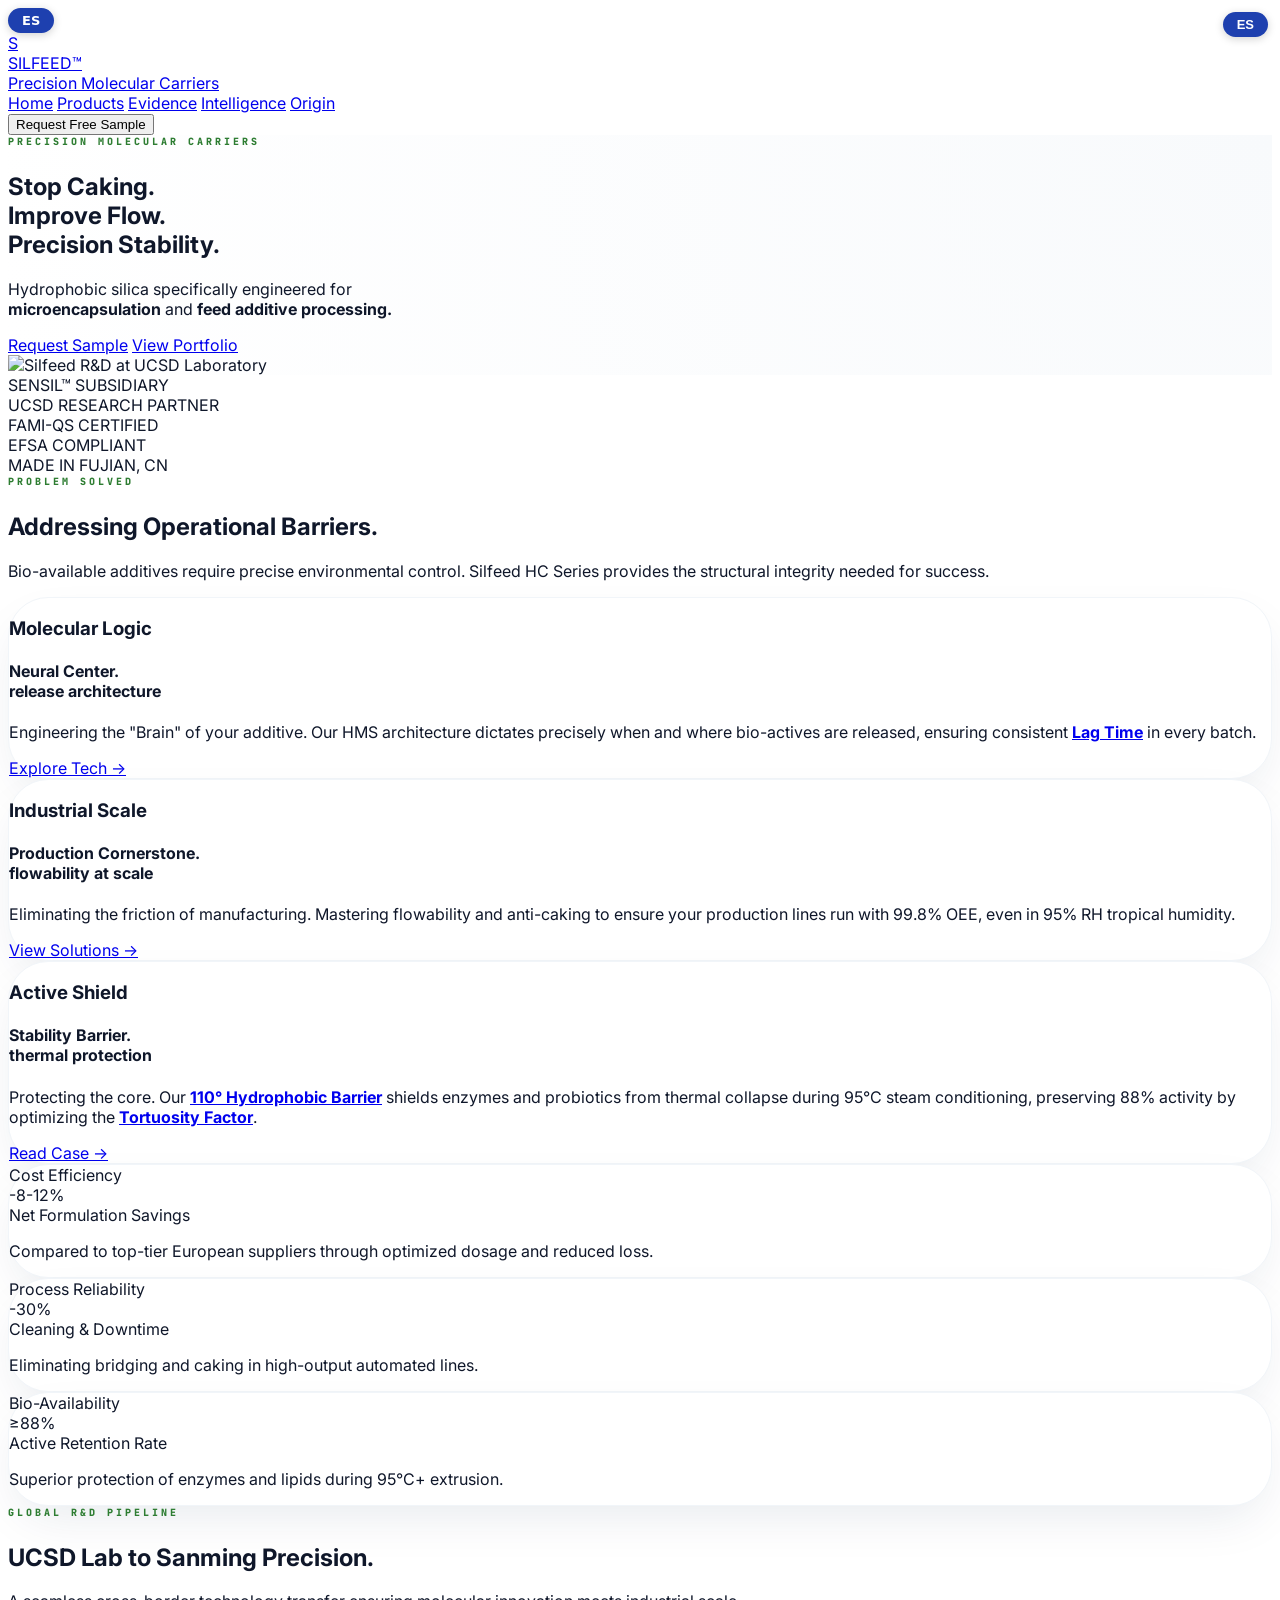
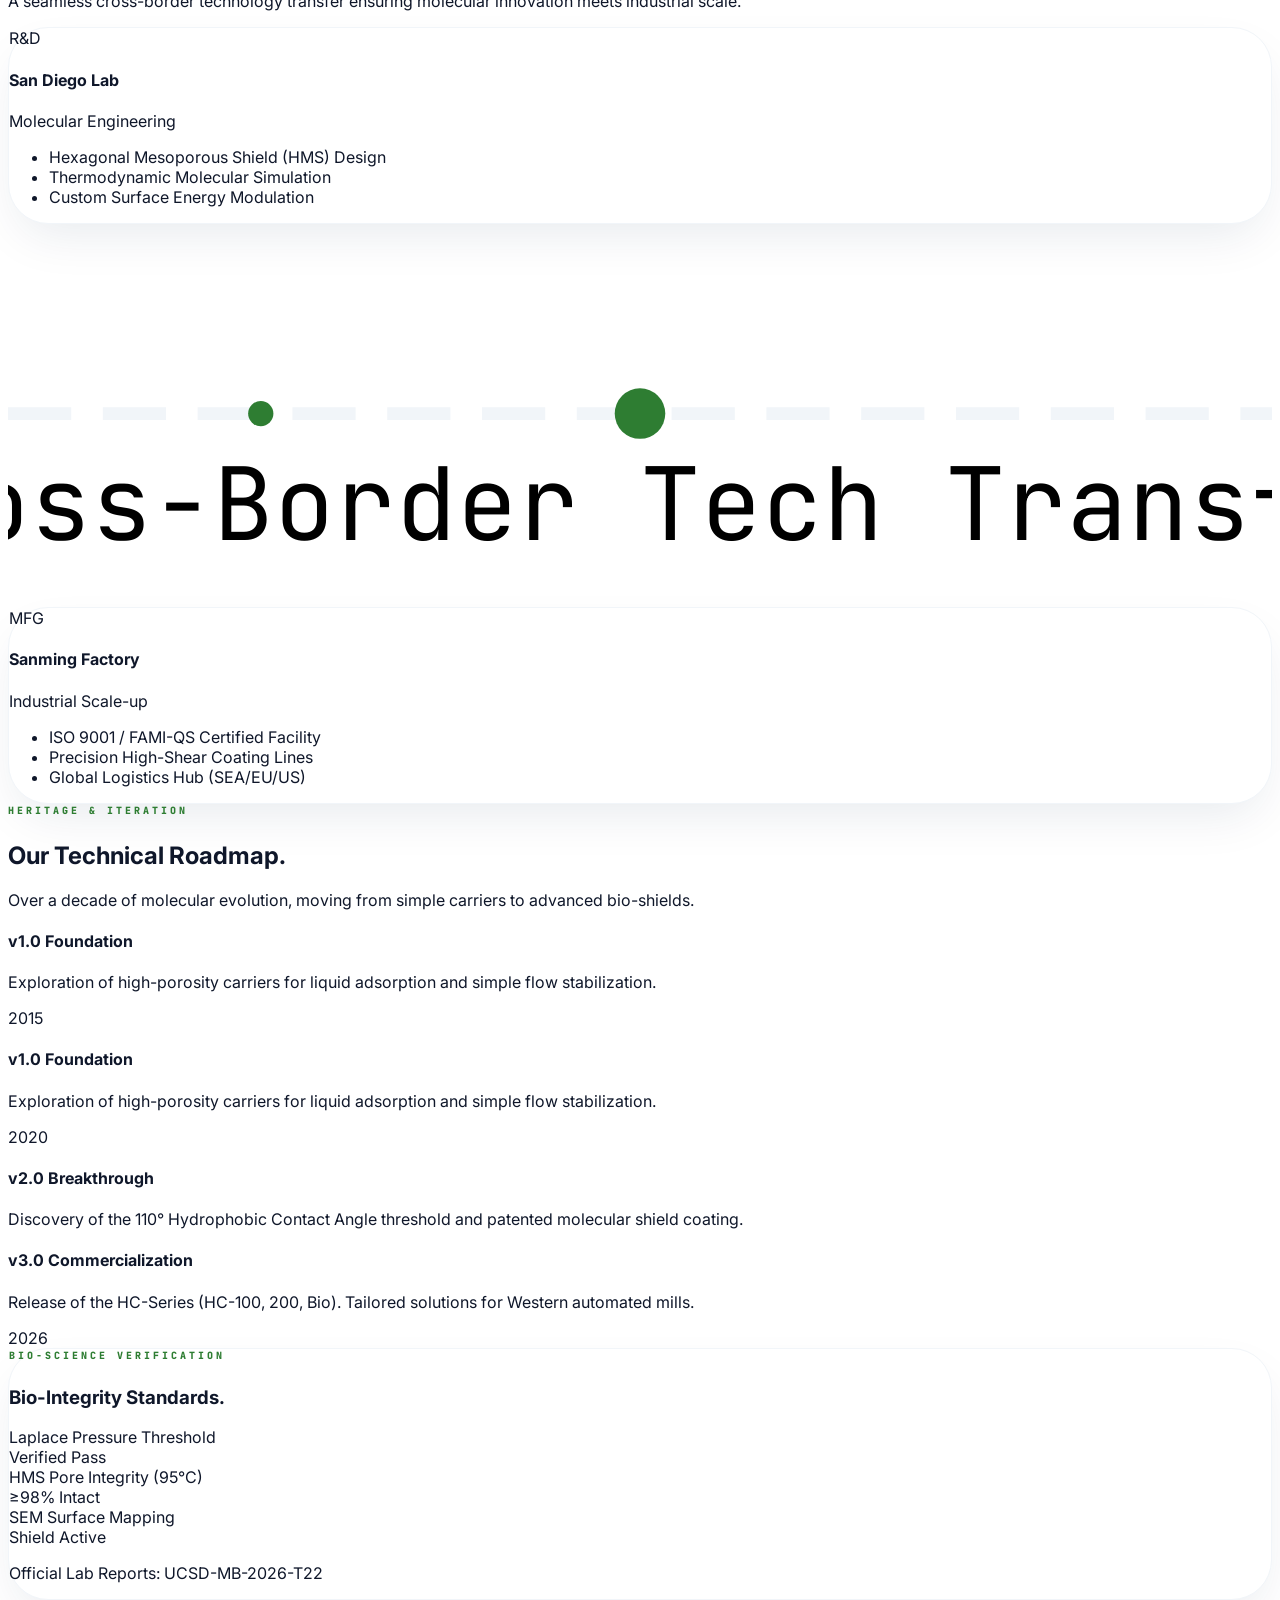
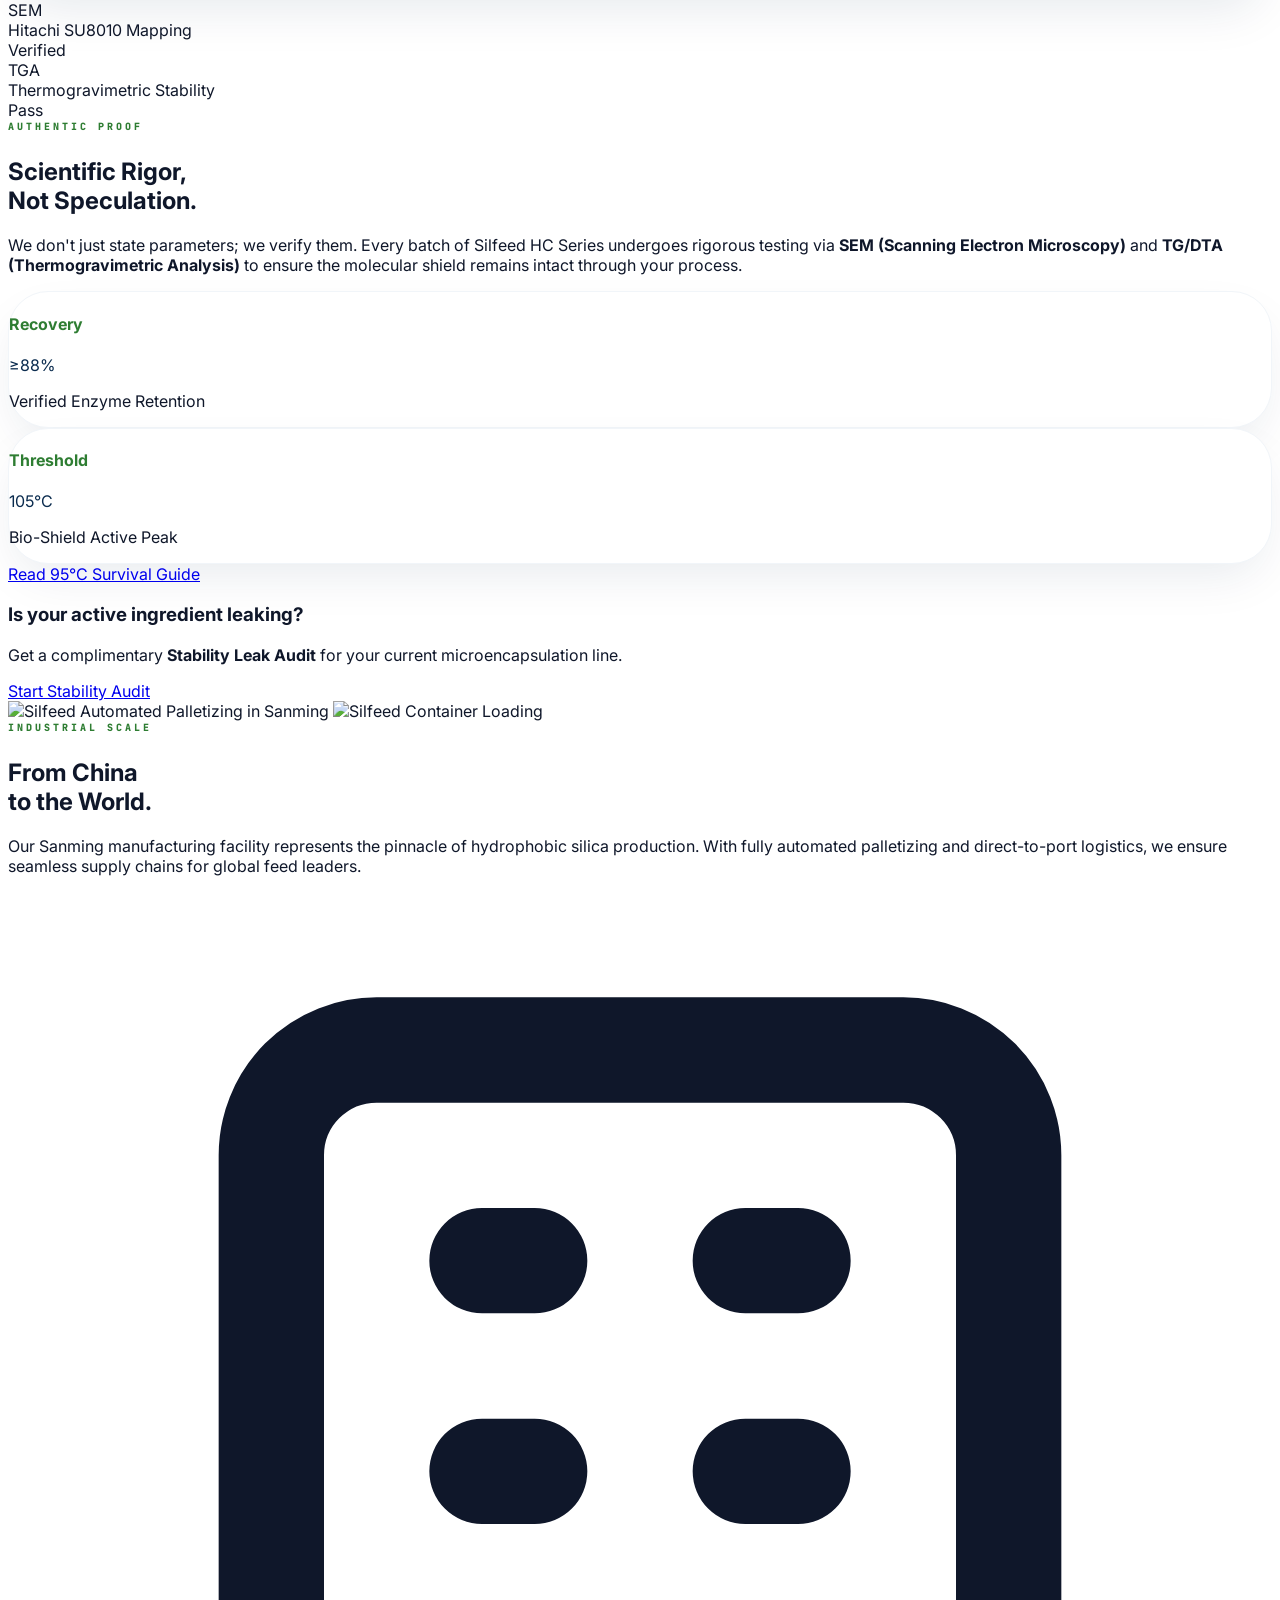
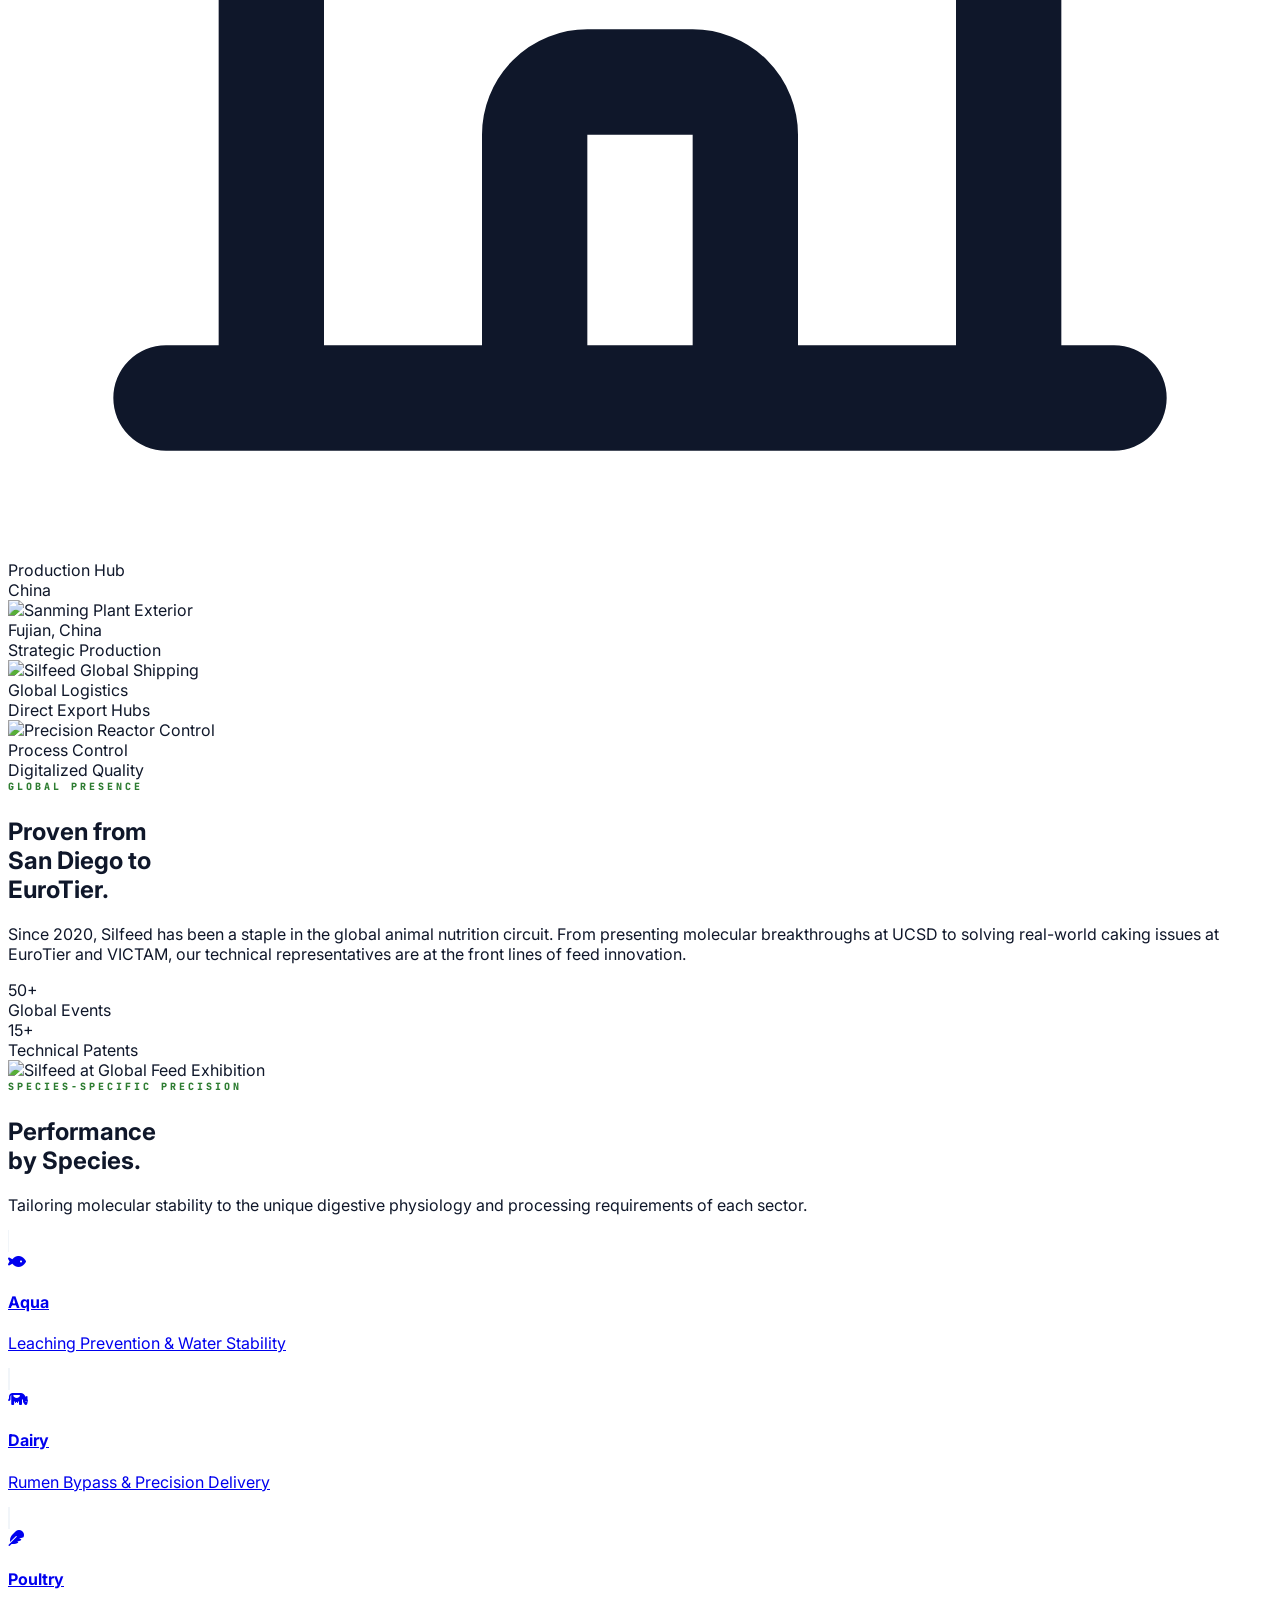
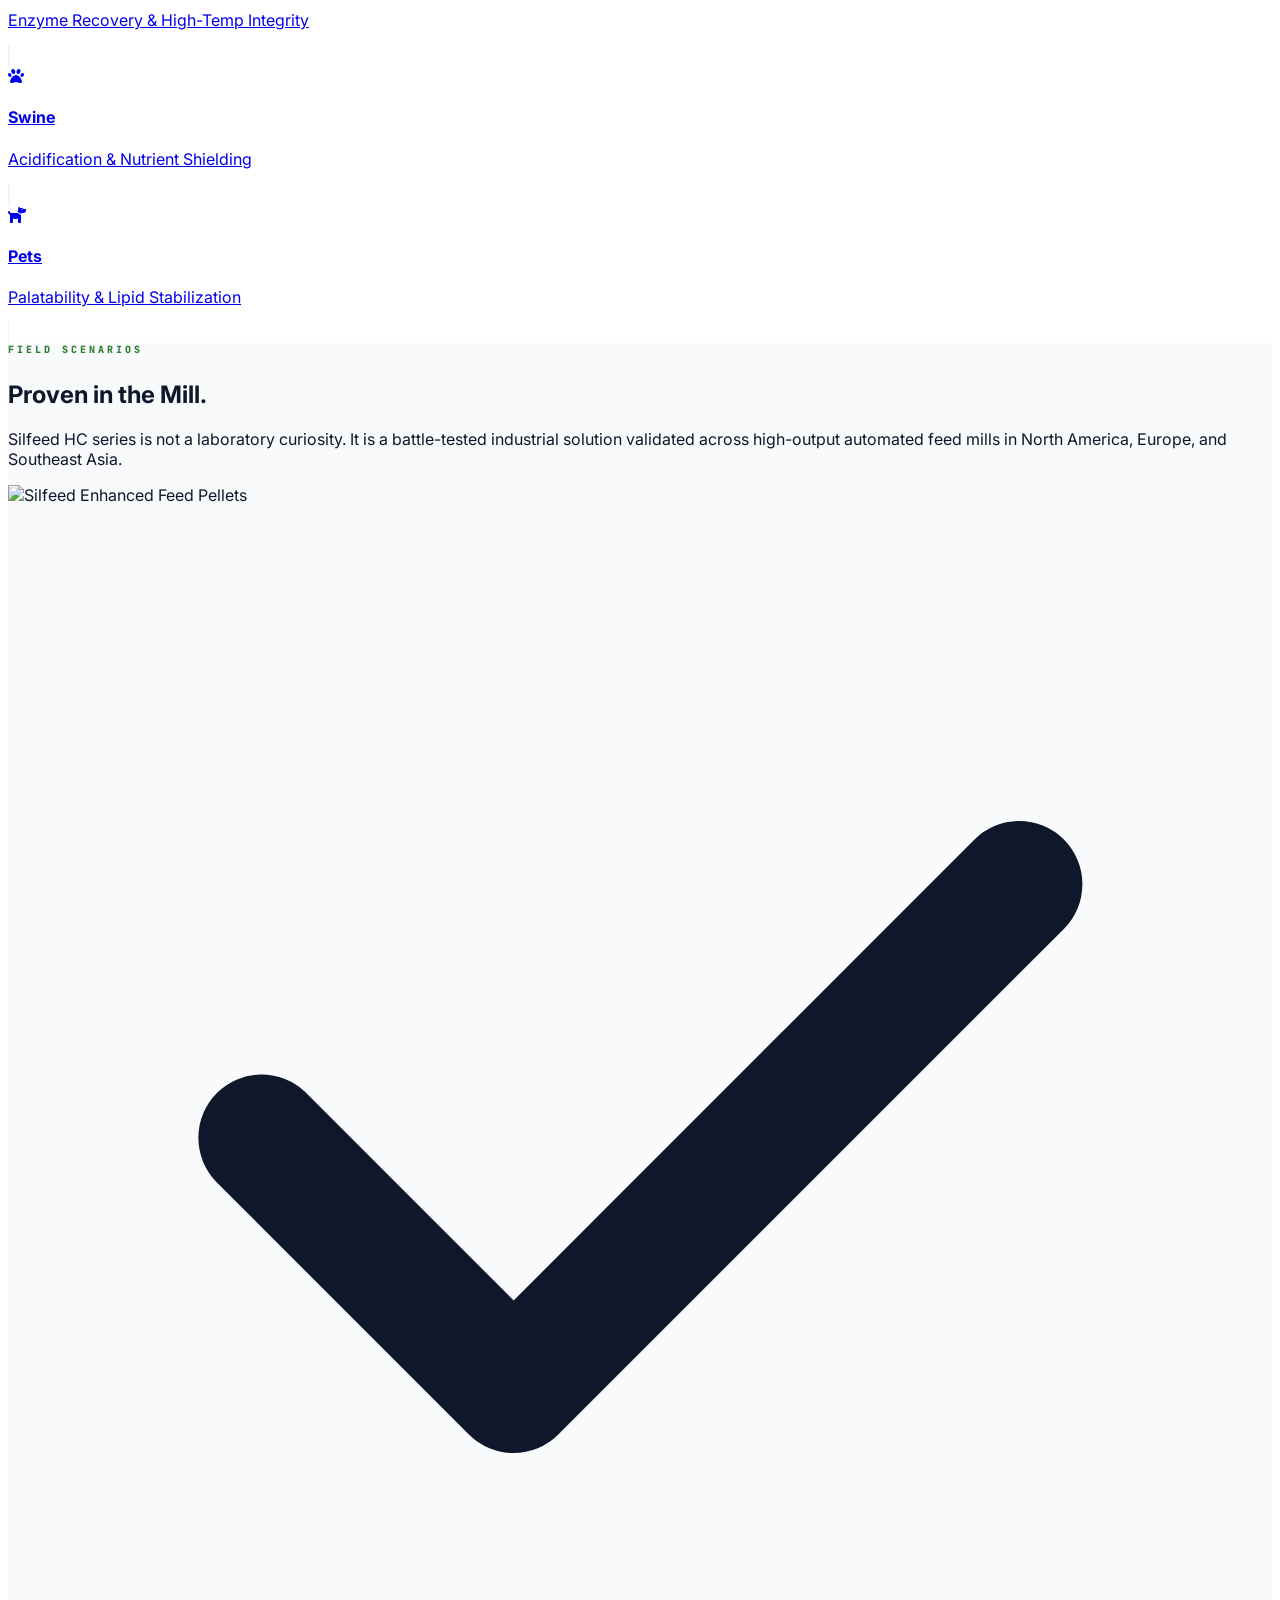
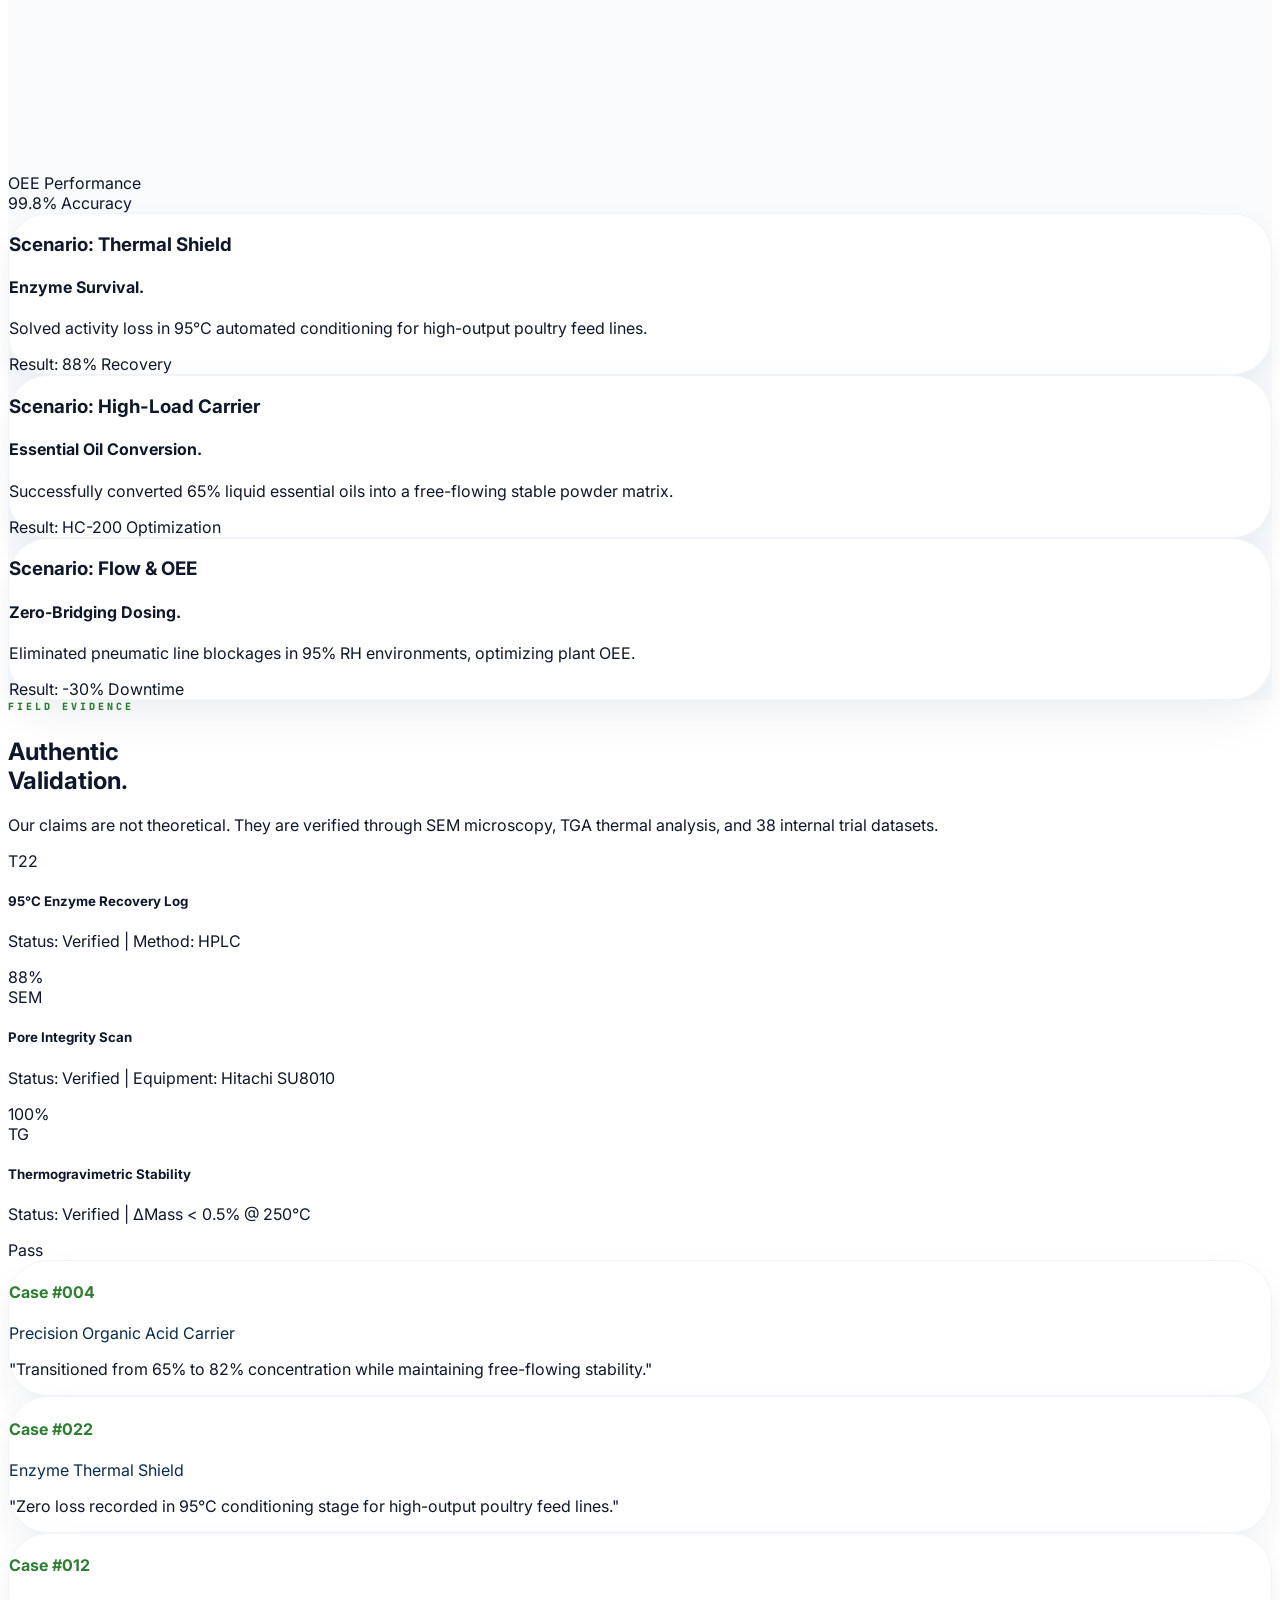
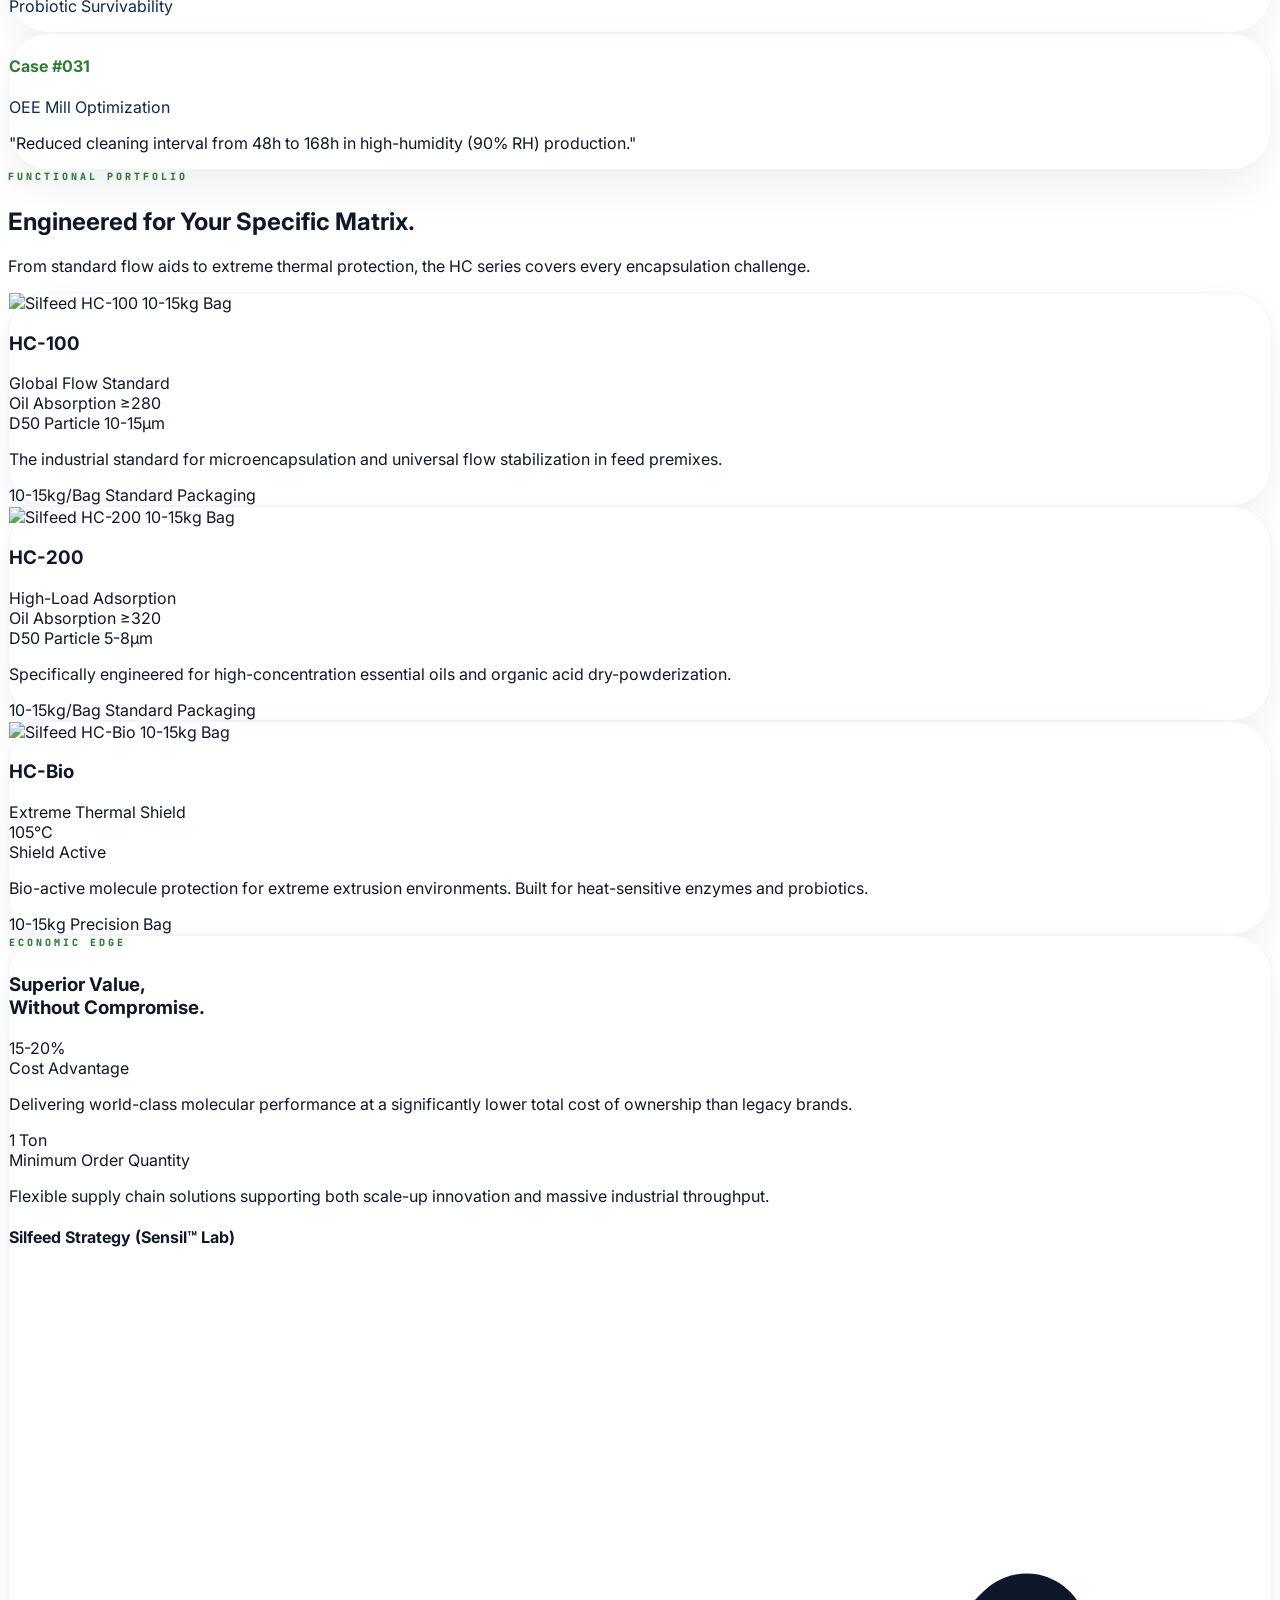
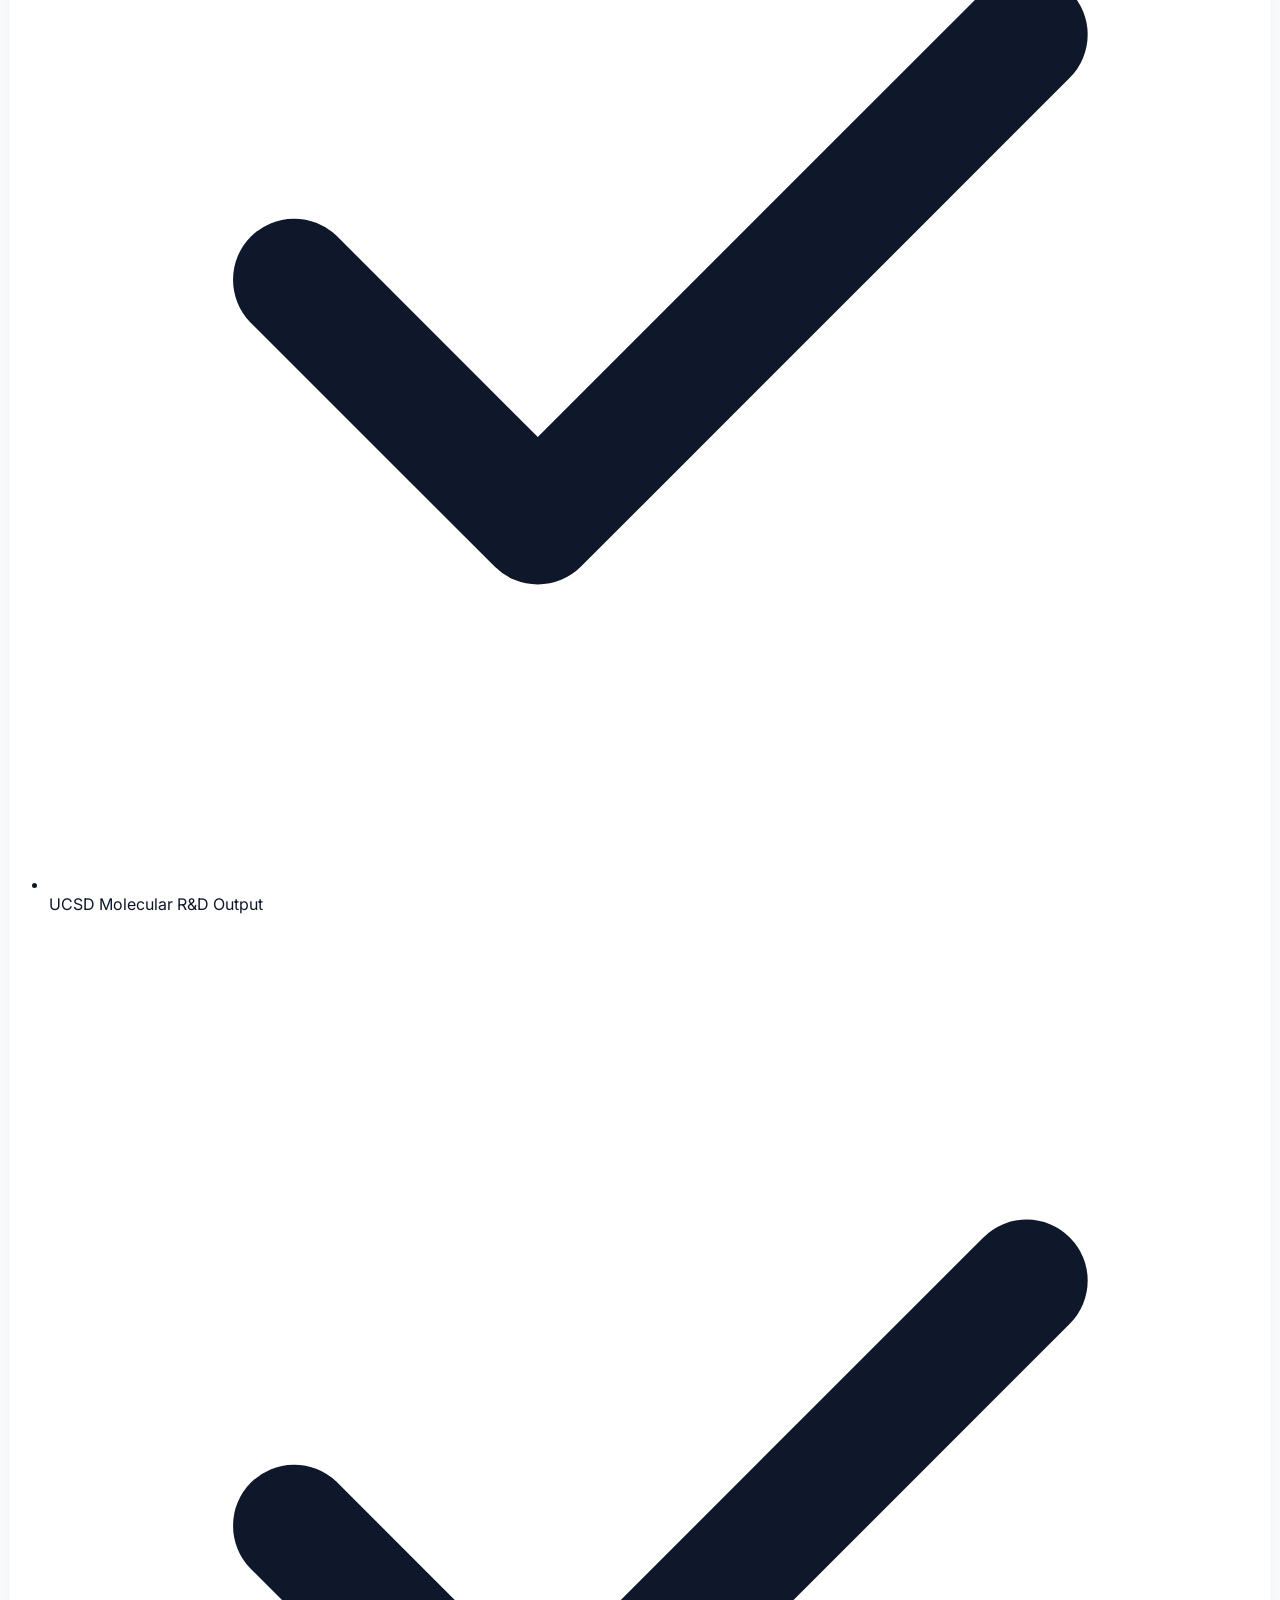
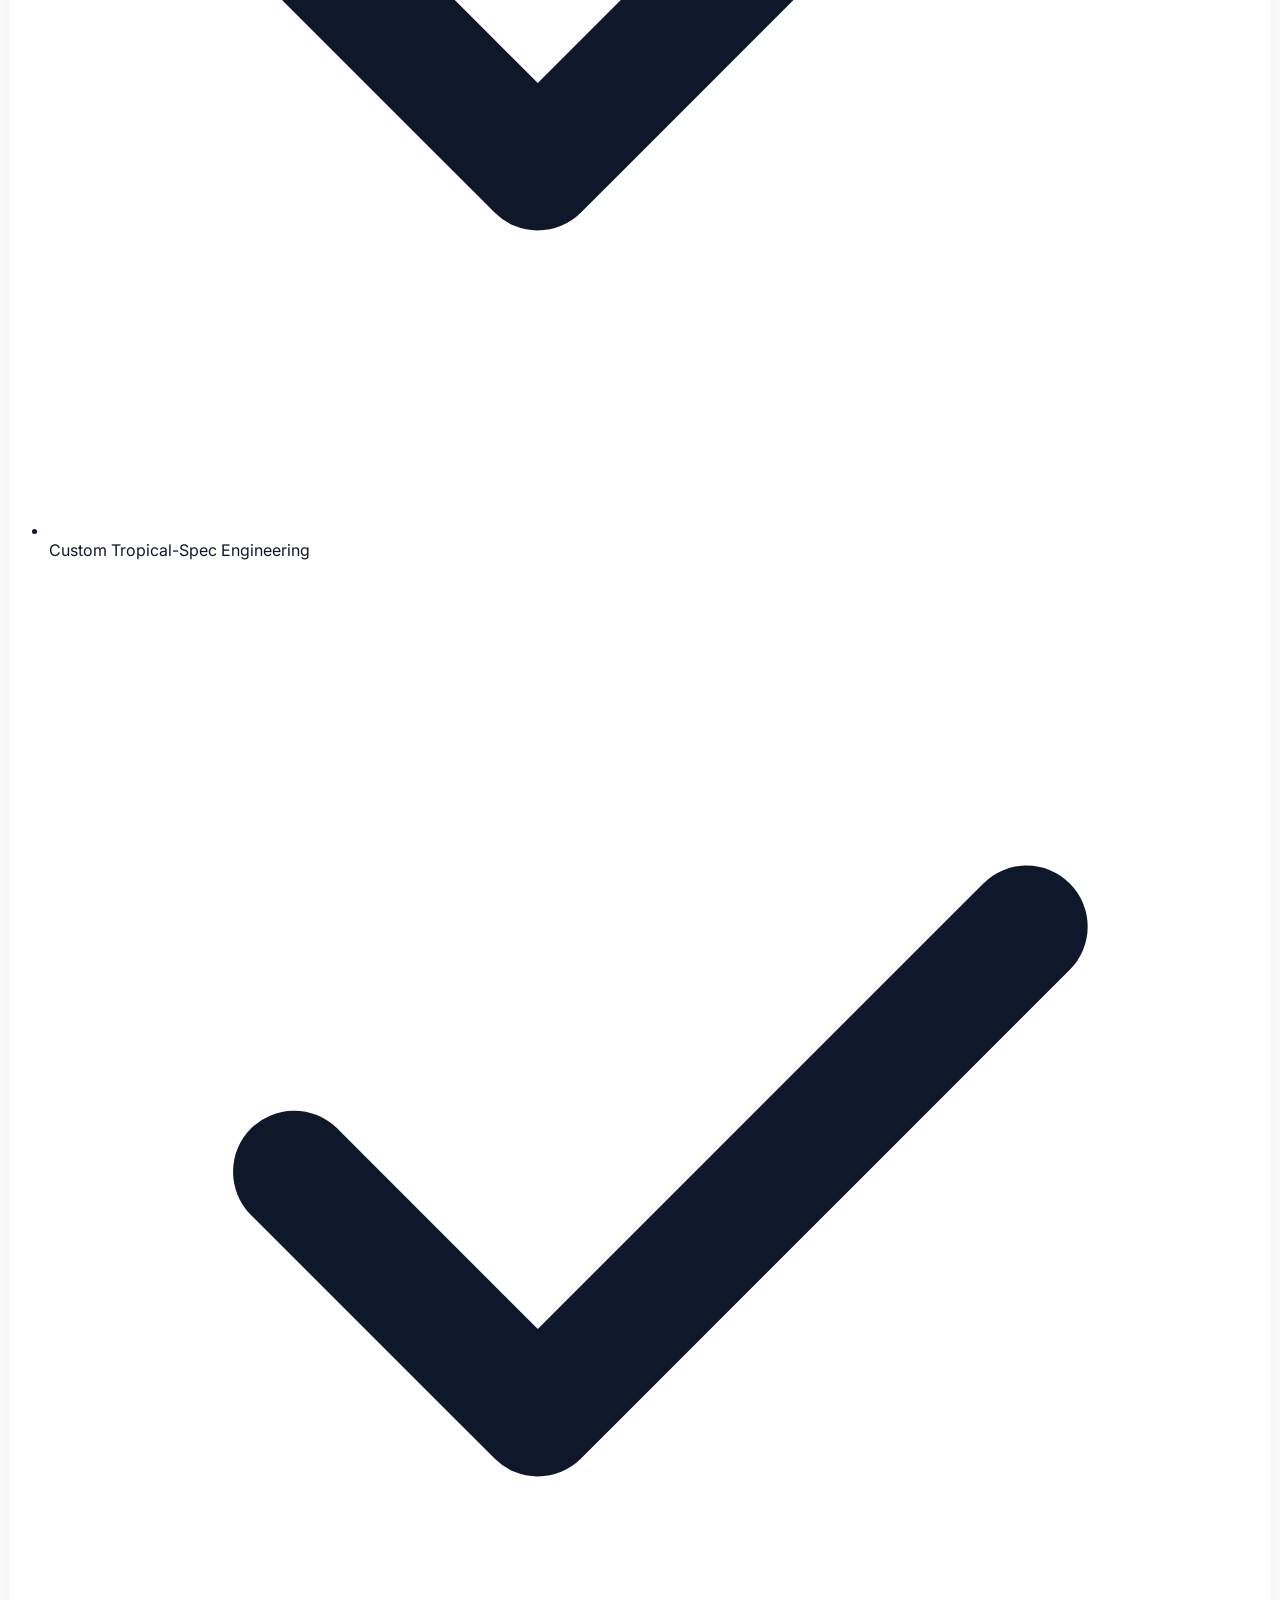
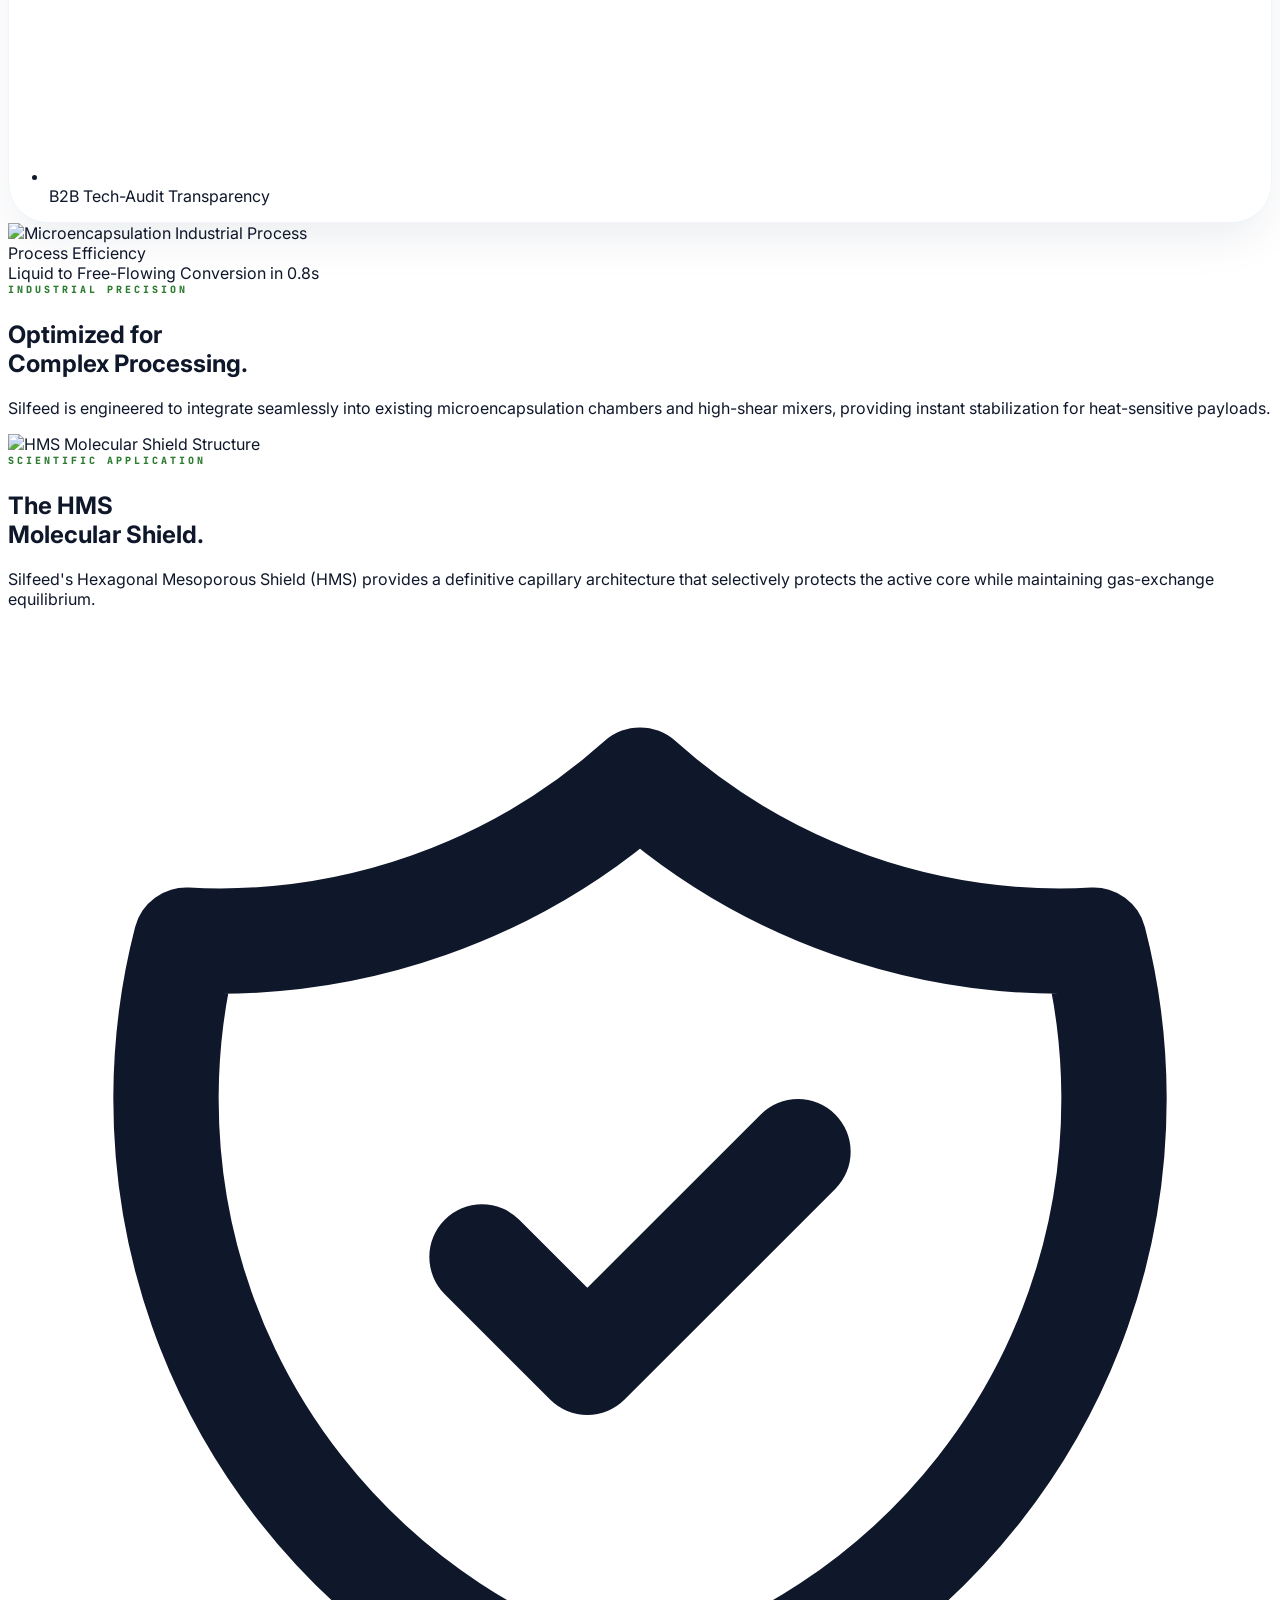
==== commit 480e552d: "Add Geovees site statistics script Co-Authored-By: Claude Opus 5.5 <noreply@anthropic.com> Claude-Se" ====
--- a/index.html
+++ b/index.html
@@ -317,7 +317,9 @@
     }
   ]
 }
-</script></head>
+</script><!-- Geovees 网站统计 -->
+<script src="https://geovees.com/stat/stat.js?site=c2fdb425da00d803" async></script>
+</head>
 <body class="bg-white">
 <div style="position:fixed;top:12px;right:12px;z-index:99999;"><a href='https://silfeed.com/es/' style='display:inline-block;background:#1e40af;color:#fff;padding:5px 14px;border-radius:18px;font-size:13px;font-weight:600;text-decoration:none;font-family:systemui,sans-serif;box-shadow:0 2px 8px rgba(0,0,0,0.18);'>ES</a></div>
 <a href="https://silfeed.com/es/" style="display:inline-block;background:#1e40af;color:#fff;padding:5px 14px;border-radius:18px;font-size:13px;font-weight:600;text-decoration:none;font-family:system-ui,sans-serif;box-shadow:0 2px 8px rgba(0,0,0,0.18);">ES</a><!-- Vertical Side Navigation -->
